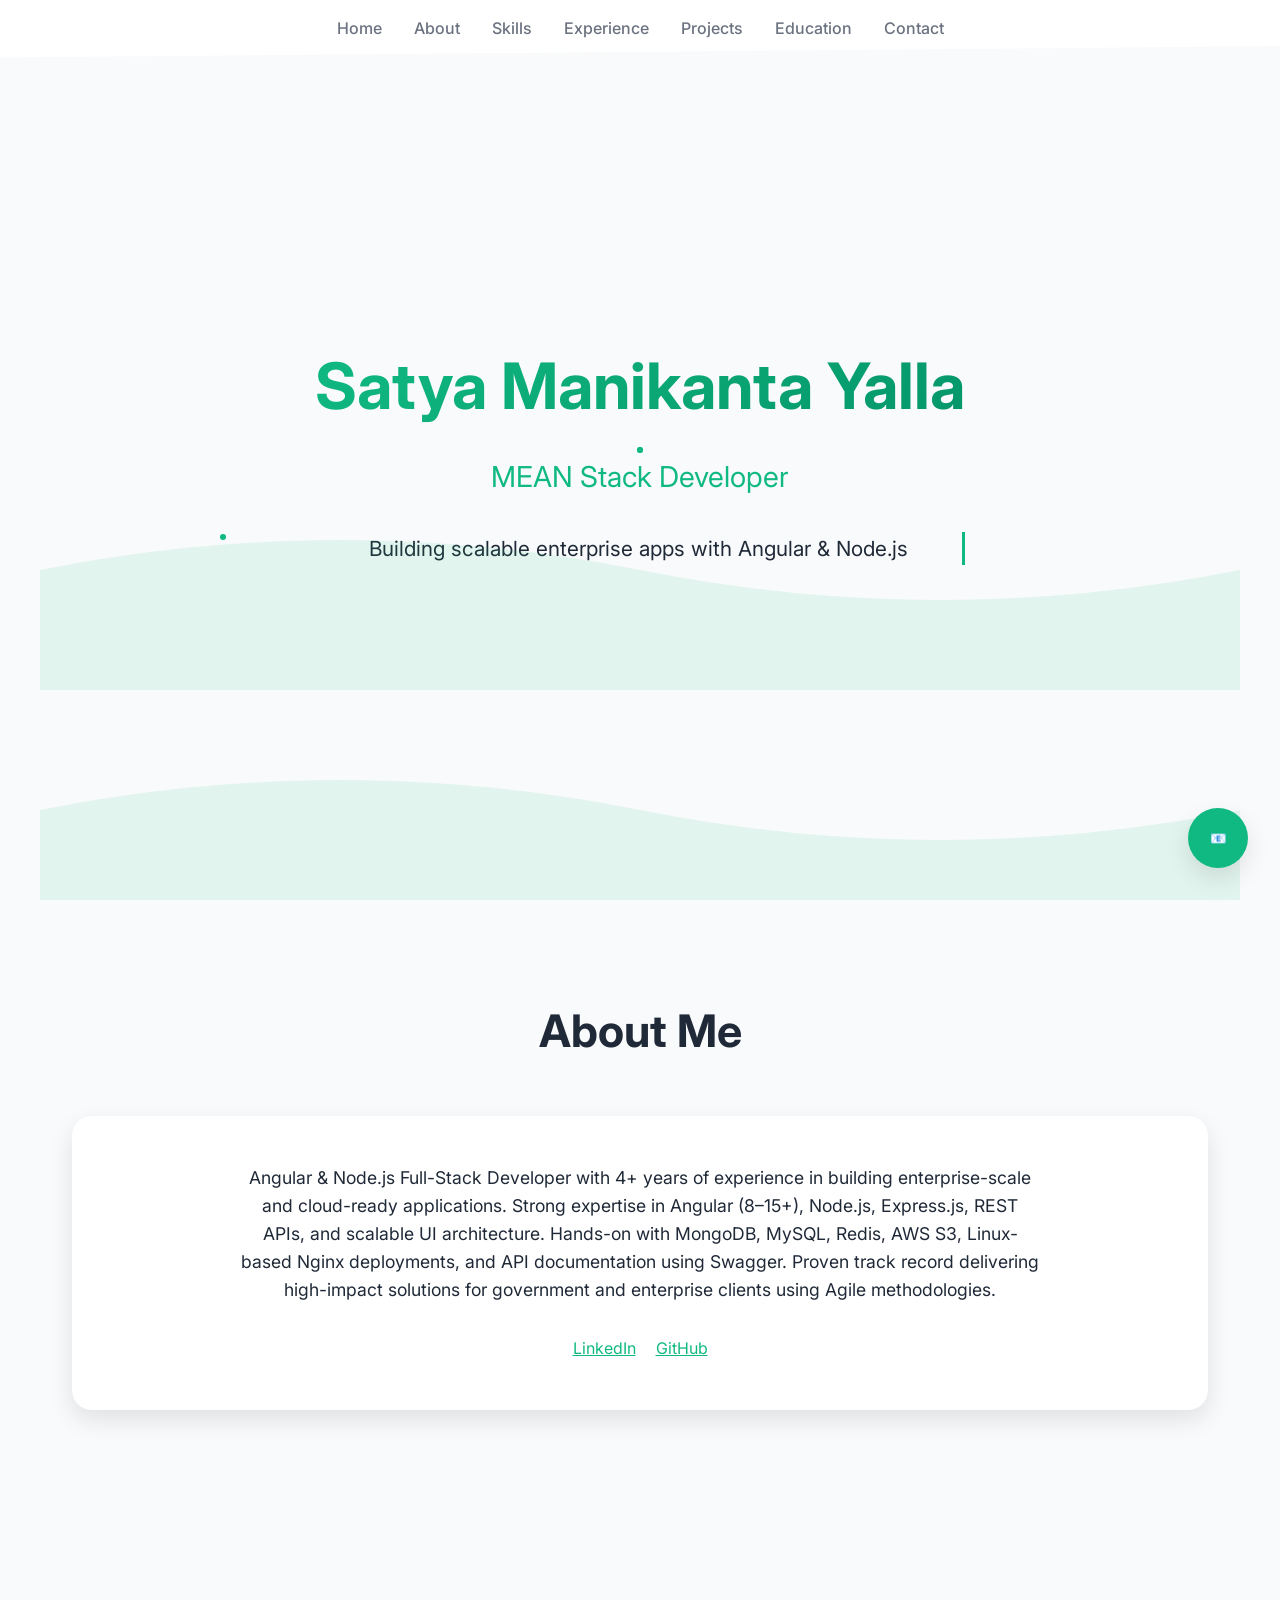
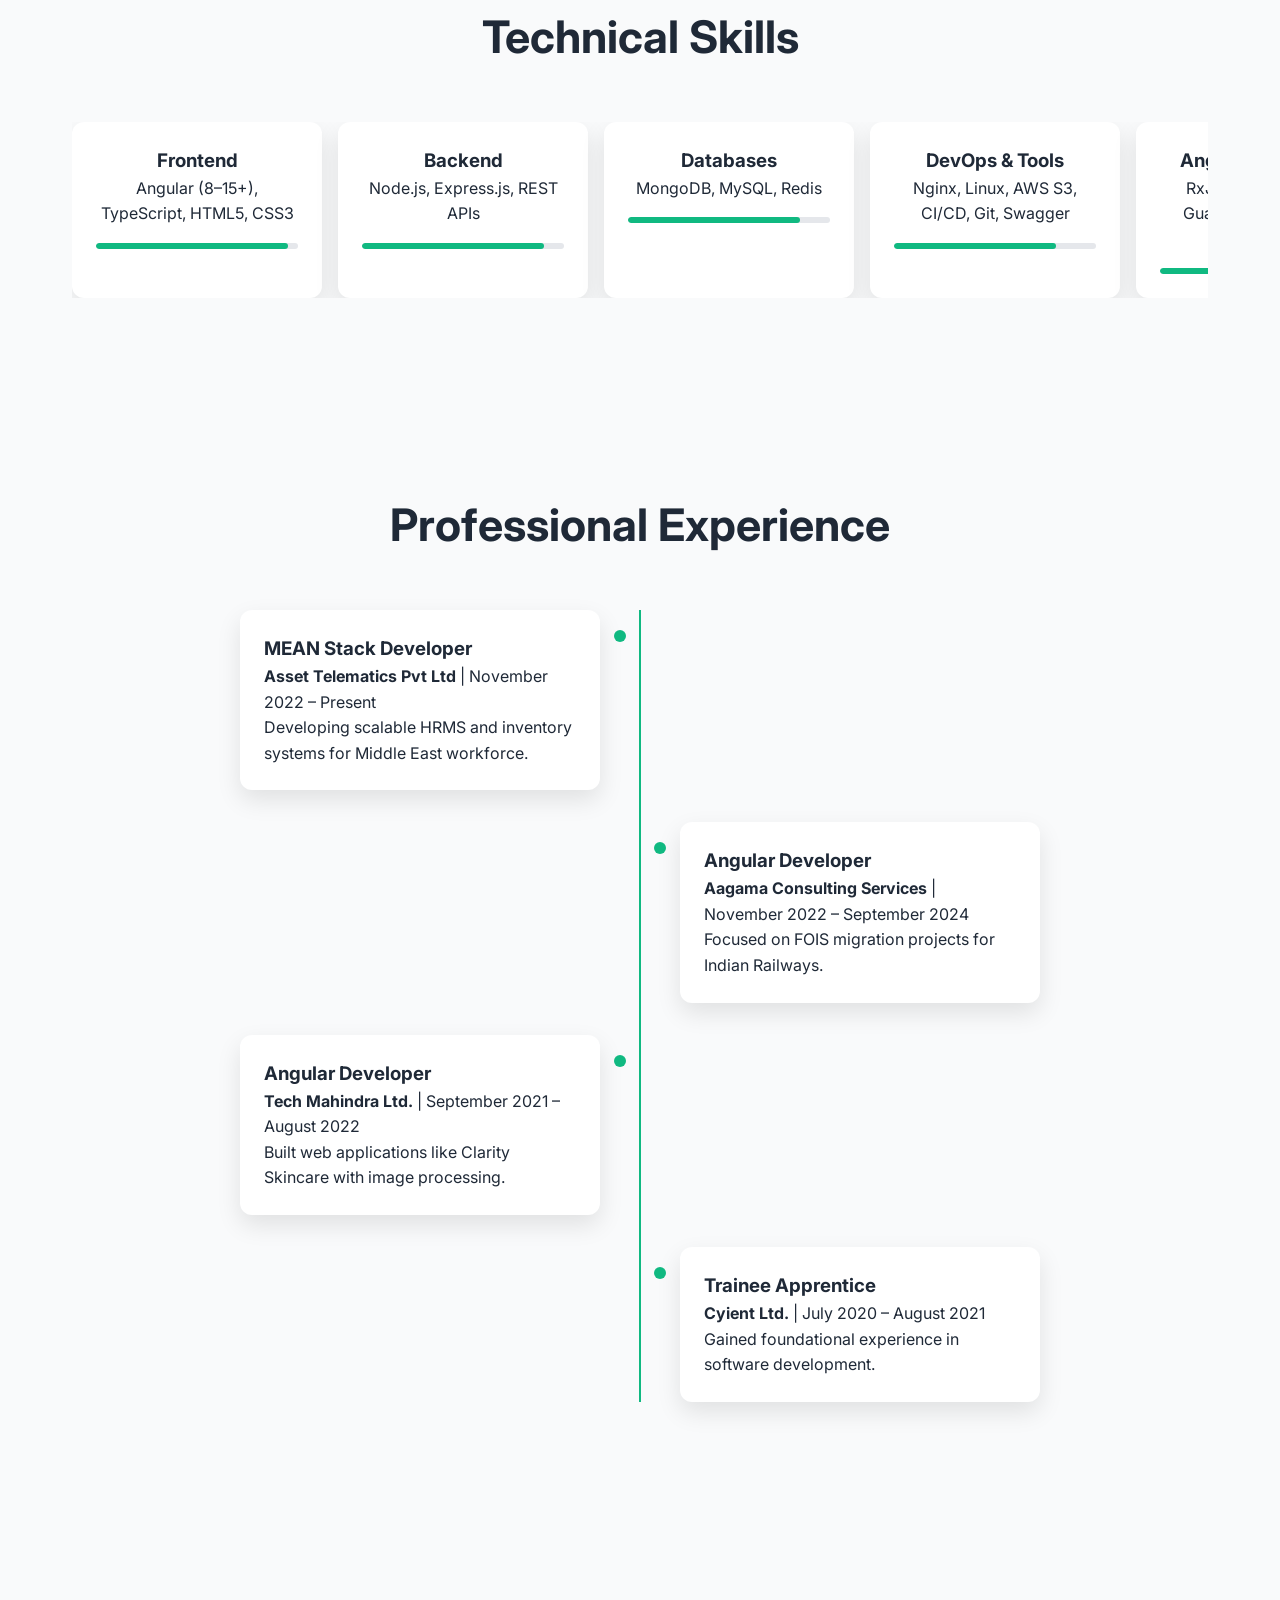
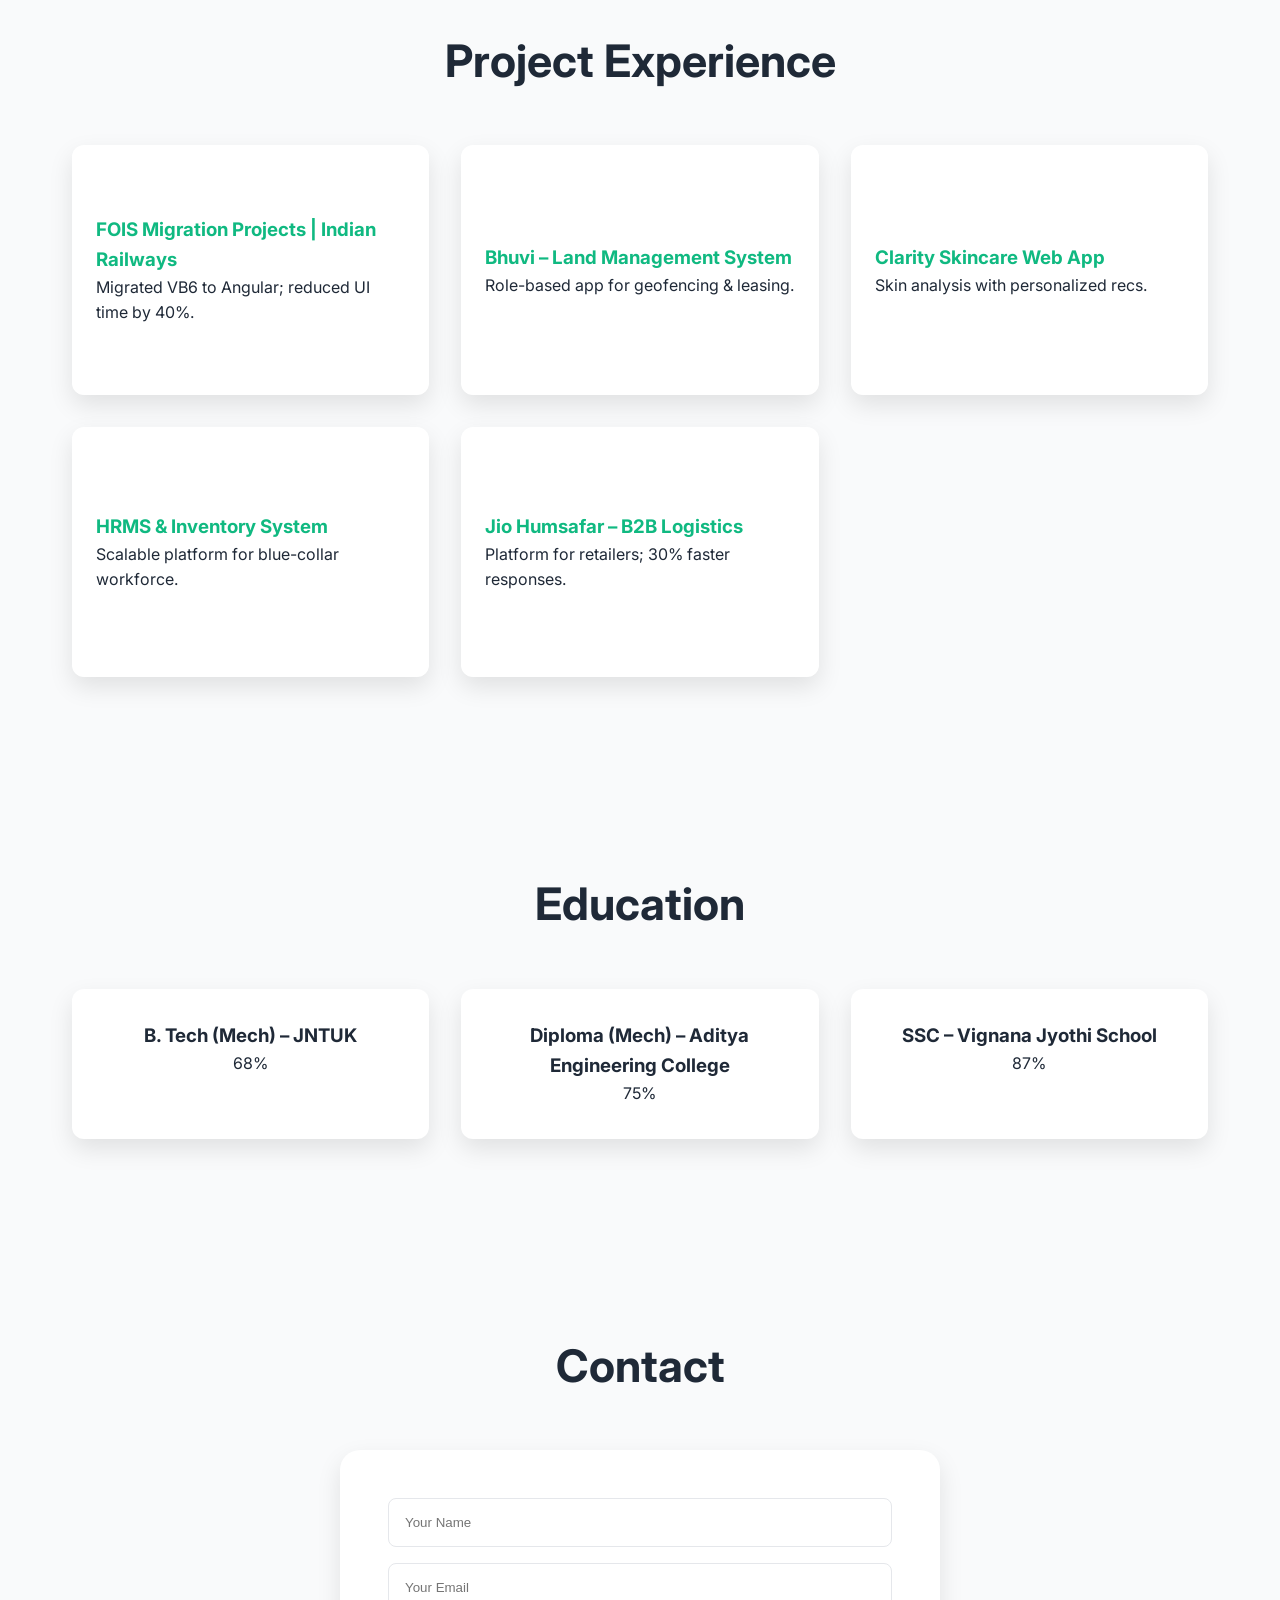
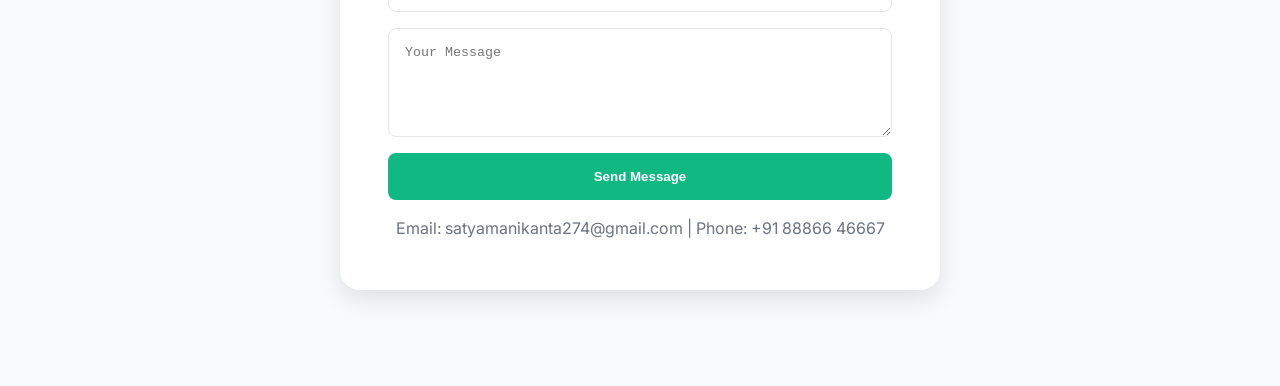
==== index.html @ 5bbbed75 "initial commit" ====
<!DOCTYPE html>
<html lang="en">
<head>
    <meta charset="UTF-8">
    <meta name="viewport" content="width=device-width, initial-scale=1.0">
    <title>Satya Manikanta Yalla - MEAN Stack Developer</title>
    <link href="https://fonts.googleapis.com/css2?family=Inter:wght@300;400;500;600;700&display=swap" rel="stylesheet">
    <style>
        :root {
            --bg-primary: #F9FAFB;
            --bg-secondary: #FFFFFF;
            --accent-green: #10B981;
            --text-primary: #1F2937;
            --text-secondary: #6B7280;
            --border: #E5E7EB;
            --shadow: 0 10px 25px rgba(0, 0, 0, 0.1);
            --glow: 0 0 15px rgba(16, 185, 129, 0.4);
        }
        * {
            margin: 0;
            padding: 0;
            box-sizing: border-box;
        }
        body {
            font-family: 'Inter', sans-serif;
            line-height: 1.6;
            color: var(--text-primary);
            background: var(--bg-primary);
            overflow-x: hidden;
        }
        /* Wavy Nav */
        nav {
            position: fixed;
            top: 0;
            width: 100%;
            background: var(--bg-secondary);
            z-index: 1000;
            padding: 1rem 0;
            box-shadow: var(--shadow);
            clip-path: polygon(0 0, 100% 0, 100% 80%, 0 100%);
        }
        nav ul {
            list-style: none;
            display: flex;
            justify-content: center;
            gap: 2rem;
        }
        nav a {
            text-decoration: none;
            color: var(--text-secondary);
            font-weight: 500;
            transition: all 0.3s ease;
            position: relative;
        }
        nav a:hover {
            color: var(--accent-green);
            text-shadow: var(--glow);
        }
        /* Hero with Waves */
        .hero {
            height: 100vh;
            display: flex;
            align-items: center;
            justify-content: center;
            text-align: center;
            position: relative;
            background: var(--bg-primary);
            overflow: hidden;
        }
        .wave-bg {
            position: absolute;
            bottom: 0;
            left: 0;
            width: 100%;
            height: 50%;
            background: url('data:image/svg+xml,<svg xmlns="http://www.w3.org/2000/svg" viewBox="0 0 1000 200"><path fill="%2310B981" opacity="0.1" d="M0 100Q250 50 500 100T1000 100V200H0z"/></svg>');
            animation: wave 10s ease-in-out infinite alternate;
        }
        @keyframes wave {
            0% { transform: translateY(0); }
            100% { transform: translateY(20px); }
        }
        .hero-content h1 {
            font-size: 4rem;
            margin-bottom: 1rem;
            background: linear-gradient(135deg, var(--accent-green), #059669);
            -webkit-background-clip: text;
            -webkit-text-fill-color: transparent;
            background-clip: text;
            animation: burst 1s ease-out;
        }
        @keyframes burst {
            0% { opacity: 0; transform: scale(0.5) rotate(180deg); }
            100% { opacity: 1; transform: scale(1) rotate(0); }
        }
        .hero-content .title {
            font-size: 1.8rem;
            margin-bottom: 2rem;
            color: var(--accent-green);
        }
        .typing-text {
            font-size: 1.3rem;
            border-right: 3px solid var(--accent-green);
            white-space: nowrap;
            overflow: hidden;
            animation: typing 3s steps(40) forwards, blink 0.75s infinite;
        }
        @keyframes typing { from { width: 0; } to { width: 100%; } }
        @keyframes blink { 0%, 50% { border-color: var(--accent-green); } 51%, 100% { border-color: transparent; } }
        /* Particles */
        .particle {
            position: absolute;
            width: 6px;
            height: 6px;
            background: var(--accent-green);
            border-radius: 50%;
            animation: float 4s ease-in-out infinite;
        }
        .particle:nth-child(1) { top: 30%; left: 20%; animation-delay: 0s; }
        .particle:nth-child(2) { top: 50%; right: 25%; animation-delay: 1s; }
        .particle:nth-child(3) { bottom: 40%; left: 15%; animation-delay: 2s; }
        @keyframes float {
            0%, 100% { transform: translateY(0); }
            50% { transform: translateY(-15px); }
        }
        /* Sections */
        section {
            padding: 6rem 2rem;
            max-width: 1200px;
            margin: 0 auto;
        }
        h2 {
            font-size: 2.8rem;
            text-align: center;
            margin-bottom: 3rem;
            color: var(--text-primary);
        }
        /* About Card */
        .about-card {
            background: var(--bg-secondary);
            border-radius: 20px;
            padding: 3rem;
            box-shadow: var(--shadow);
            transition: all 0.4s ease;
            text-align: center;
        }
        .about-card:hover { transform: translateY(-5px); box-shadow: 0 20px 40px rgba(0,0,0,0.15); }
        .about-card p { font-size: 1.1rem; max-width: 800px; margin: 0 auto 2rem; }
        /* Skills Carousel */
        .skills-carousel {
            display: flex;
            overflow: hidden;
            position: relative;
            margin-top: 2rem;
        }
        .skills-track {
            display: flex;
            animation: scroll 20s linear infinite;
        }
        .skill-item {
            min-width: 250px;
            padding: 1.5rem;
            background: var(--bg-secondary);
            margin-right: 1rem;
            border-radius: 12px;
            box-shadow: var(--shadow);
            text-align: center;
            transition: transform 0.3s ease;
        }
        .skill-item:hover { transform: scale(1.05); }
        @keyframes scroll {
            0% { transform: translateX(0); }
            100% { transform: translateX(-50%); }
        }
        .skill-bar {
            width: 100%;
            height: 6px;
            background: var(--border);
            border-radius: 3px;
            overflow: hidden;
            margin-top: 1rem;
        }
        .skill-progress {
            height: 100%;
            background: var(--accent-green);
            border-radius: 3px;
            width: 0;
            transition: width 1.5s ease;
        }
        /* Experience Timeline */
        .timeline {
            position: relative;
            max-width: 800px;
            margin: 0 auto;
        }
        .timeline::before {
            content: '';
            position: absolute;
            left: 50%;
            top: 0;
            bottom: 0;
            width: 2px;
            background: var(--accent-green);
            transform: translateX(-50%);
        }
        .timeline-item {
            position: relative;
            margin: 2rem 0;
            width: 45%;
            background: var(--bg-secondary);
            padding: 1.5rem;
            border-radius: 12px;
            box-shadow: var(--shadow);
            transition: all 0.4s ease;
        }
        .timeline-item:nth-child(odd) { left: 0; }
        .timeline-item:nth-child(even) { left: 55%; }
        .timeline-item:hover { transform: scale(1.02); box-shadow: var(--glow); }
        .timeline-item::before {
            content: '';
            position: absolute;
            top: 20px;
            right: -26px;
            width: 12px;
            height: 12px;
            background: var(--accent-green);
            border-radius: 50%;
        }
        .timeline-item:nth-child(even)::before { left: -26px; right: auto; }
        /* Projects Flip Cards */
        .projects-grid {
            display: grid;
            grid-template-columns: repeat(auto-fit, minmax(300px, 1fr));
            gap: 2rem;
            margin-top: 2rem;
        }
        .project-flip {
            perspective: 1000px;
            height: 250px;
        }
        .project-card {
            position: relative;
            width: 100%;
            height: 100%;
            transition: transform 0.6s;
            transform-style: preserve-3d;
        }
        .project-card:hover { transform: rotateY(180deg); }
        .front, .back {
            position: absolute;
            width: 100%;
            height: 100%;
            backface-visibility: hidden;
            background: var(--bg-secondary);
            border-radius: 12px;
            padding: 1.5rem;
            box-shadow: var(--shadow);
            display: flex;
            flex-direction: column;
            justify-content: center;
        }
        .back { transform: rotateY(180deg); }
        .front h3 { color: var(--accent-green); }
        /* Education Grid */
        .education-grid {
            display: grid;
            grid-template-columns: repeat(auto-fit, minmax(250px, 1fr));
            gap: 2rem;
            margin-top: 2rem;
        }
        .edu-item {
            background: var(--bg-secondary);
            padding: 2rem;
            border-radius: 12px;
            text-align: center;
            box-shadow: var(--shadow);
            transition: all 0.3s ease;
        }
        .edu-item:hover { transform: translateY(-5px); box-shadow: var(--glow); }
        /* Contact & Floating CTA */
        .contact {
            background: var(--bg-secondary);
            border-radius: 20px;
            padding: 3rem;
            max-width: 600px;
            margin: 0 auto;
            box-shadow: var(--shadow);
        }
        .contact form { display: flex; flex-direction: column; gap: 1rem; }
        .contact input, .contact textarea {
            padding: 1rem;
            border: 1px solid var(--border);
            border-radius: 8px;
            transition: border-color 0.3s ease;
        }
        .contact input:focus, .contact textarea:focus { border-color: var(--accent-green); outline: none; box-shadow: var(--glow); }
        .contact button {
            padding: 1rem;
            background: var(--accent-green);
            color: white;
            border: none;
            border-radius: 8px;
            font-weight: 600;
            cursor: pointer;
            transition: all 0.3s ease;
        }
        .contact button:hover { box-shadow: var(--glow); transform: scale(1.02); }
        .floating-cta {
            position: fixed;
            bottom: 2rem;
            right: 2rem;
            background: var(--accent-green);
            color: white;
            border: none;
            width: 60px;
            height: 60px;
            border-radius: 50%;
            cursor: pointer;
            box-shadow: var(--shadow);
            transition: all 0.3s ease;
            z-index: 999;
        }
        .floating-cta:hover { transform: scale(1.1); box-shadow: var(--glow); }
        /* Responsive */
        @media (max-width: 768px) {
            .hero h1 { font-size: 3rem; }
            .timeline::before { left: 20px; }
            .timeline-item { width: 100%; left: 0 !important; }
            .timeline-item::before { left: 0 !important; right: auto; }
            nav ul { gap: 1rem; }
        }
    </style>
</head>
<body>
    <nav>
        <ul>
            <li><a href="#home">Home</a></li>
            <li><a href="#about">About</a></li>
            <li><a href="#skills">Skills</a></li>
            <li><a href="#experience">Experience</a></li>
            <li><a href="#projects">Projects</a></li>
            <li><a href="#education">Education</a></li>
            <li><a href="#contact">Contact</a></li>
        </ul>
    </nav>

    <section id="home" class="hero">
        <div class="wave-bg"></div>
        <div class="hero-content">
            <h1>Satya Manikanta Yalla</h1>
            <div class="title">MEAN Stack Developer</div>
            <div class="typing-text">Building scalable enterprise apps with Angular & Node.js</div>
        </div>
        <div class="particle"></div>
        <div class="particle"></div>
        <div class="particle"></div>
    </section>

    <section id="about">
        <h2>About Me</h2>
        <div class="about-card">
            <p>Angular & Node.js Full-Stack Developer with 4+ years of experience in building enterprise-scale and cloud-ready applications. Strong expertise in Angular (8–15+), Node.js, Express.js, REST APIs, and scalable UI architecture. Hands-on with MongoDB, MySQL, Redis, AWS S3, Linux-based Nginx deployments, and API documentation using Swagger. Proven track record delivering high-impact solutions for government and enterprise clients using Agile methodologies.</p>
            <div style="text-align: center; margin-top: 2rem;">
                <a href="https://www.linkedin.com/in/ysmani0427" target="_blank" style="margin-right: 1rem; color: var(--accent-green);">LinkedIn</a>
                <a href="https://github.com/Satya0427" target="_blank" style="color: var(--accent-green);">GitHub</a>
            </div>
        </div>
    </section>

    <section id="skills">
        <h2>Technical Skills</h2>
        <div class="skills-carousel">
            <div class="skills-track" id="skillsTrack">
                <div class="skill-item">
                    <h3>Frontend</h3>
                    <div>Angular (8–15+), TypeScript, HTML5, CSS3</div>
                    <div class="skill-bar"><div class="skill-progress" style="width: 95%;"></div></div>
                </div>
                <div class="skill-item">
                    <h3>Backend</h3>
                    <div>Node.js, Express.js, REST APIs</div>
                    <div class="skill-bar"><div class="skill-progress" style="width: 90%;"></div></div>
                </div>
                <div class="skill-item">
                    <h3>Databases</h3>
                    <div>MongoDB, MySQL, Redis</div>
                    <div class="skill-bar"><div class="skill-progress" style="width: 85%;"></div></div>
                </div>
                <div class="skill-item">
                    <h3>DevOps & Tools</h3>
                    <div>Nginx, Linux, AWS S3, CI/CD, Git, Swagger</div>
                    <div class="skill-bar"><div class="skill-progress" style="width: 80%;"></div></div>
                </div>
                <div class="skill-item">
                    <h3>Angular Concepts</h3>
                    <div>RxJS, Lazy Loading, Guards, Interceptors, Signals</div>
                    <div class="skill-bar"><div class="skill-progress" style="width: 92%;"></div></div>
                </div>
                <!-- Duplicate for infinite scroll -->
                <div class="skill-item">
                    <h3>Frontend</h3>
                    <div>Angular (8–15+), TypeScript, HTML5, CSS3</div>
                    <div class="skill-bar"><div class="skill-progress" style="width: 95%;"></div></div>
                </div>
                <div class="skill-item">
                    <h3>Backend</h3>
                    <div>Node.js, Express.js, REST APIs</div>
                    <div class="skill-bar"><div class="skill-progress" style="width: 90%;"></div></div>
                </div>
                <div class="skill-item">
                    <h3>Databases</h3>
                    <div>MongoDB, MySQL, Redis</div>
                    <div class="skill-bar"><div class="skill-progress" style="width: 85%;"></div></div>
                </div>
                <div class="skill-item">
                    <h3>DevOps & Tools</h3>
                    <div>Nginx, Linux, AWS S3, CI/CD, Git, Swagger</div>
                    <div class="skill-bar"><div class="skill-progress" style="width: 80%;"></div></div>
                </div>
                <div class="skill-item">
                    <h3>Angular Concepts</h3>
                    <div>RxJS, Lazy Loading, Guards, Interceptors, Signals</div>
                    <div class="skill-bar"><div class="skill-progress" style="width: 92%;"></div></div>
                </div>
            </div>
        </div>
    </section>

    <section id="experience">
        <h2>Professional Experience</h2>
        <div class="timeline">
            <div class="timeline-item">
                <h3>MEAN Stack Developer</h3>
                <p><strong>Asset Telematics Pvt Ltd</strong> | November 2022 – Present</p>
                <p>Developing scalable HRMS and inventory systems for Middle East workforce.</p>
            </div>
            <div class="timeline-item">
                <h3>Angular Developer</h3>
                <p><strong>Aagama Consulting Services</strong> | November 2022 – September 2024</p>
                <p>Focused on FOIS migration projects for Indian Railways.</p>
            </div>
            <div class="timeline-item">
                <h3>Angular Developer</h3>
                <p><strong>Tech Mahindra Ltd.</strong> | September 2021 – August 2022</p>
                <p>Built web applications like Clarity Skincare with image processing.</p>
            </div>
            <div class="timeline-item">
                <h3>Trainee Apprentice</h3>
                <p><strong>Cyient Ltd.</strong> | July 2020 – August 2021</p>
                <p>Gained foundational experience in software development.</p>
            </div>
        </div>
    </section>

    <section id="projects">
        <h2>Project Experience</h2>
        <div class="projects-grid">
            <div class="project-flip">
                <div class="project-card">
                    <div class="front">
                        <h3>FOIS Migration Projects | Indian Railways</h3>
                        <p>Migrated VB6 to Angular; reduced UI time by 40%.</p>
                    </div>
                    <div class="back">
                        <p>Technologies: Angular 15, Node.js, REST APIs<br>Integrated Tuxedo SALT; CI/CD in WebLogic.</p>
                    </div>
                </div>
            </div>
            <div class="project-flip">
                <div class="project-card">
                    <div class="front">
                        <h3>Bhuvi – Land Management System</h3>
                        <p>Role-based app for geofencing & leasing.</p>
                    </div>
                    <div class="back">
                        <p>Technologies: Angular 15, C# Web API, SQL Server<br>Secure workflows for remote users.</p>
                    </div>
                </div>
            </div>
            <div class="project-flip">
                <div class="project-card">
                    <div class="front">
                        <h3>Clarity Skincare Web App</h3>
                        <p>Skin analysis with personalized recs.</p>
                    </div>
                    <div class="back">
                        <p>Technologies: Angular 8, C# Web API, SQL Server<br>Image processing for accurate UI.</p>
                    </div>
                </div>
            </div>
            <div class="project-flip">
                <div class="project-card">
                    <div class="front">
                        <h3>HRMS & Inventory System</h3>
                        <p>Scalable platform for blue-collar workforce.</p>
                    </div>
                    <div class="back">
                        <p>Technologies: Angular, Node.js, MySQL, Redis, AWS S3<br>AI OCR integration.</p>
                    </div>
                </div>
            </div>
            <div class="project-flip">
                <div class="project-card">
                    <div class="front">
                        <h3>Jio Humsafar – B2B Logistics</h3>
                        <p>Platform for retailers; 30% faster responses.</p>
                    </div>
                    <div class="back">
                        <p>Technologies: Angular, Node.js, MongoDB, Kafka, MQTT<br>Optimized schemas in Agile.</p>
                    </div>
                </div>
            </div>
        </div>
    </section>

    <section id="education">
        <h2>Education</h2>
        <div class="education-grid">
            <div class="edu-item">
                <h3>B. Tech (Mech) – JNTUK</h3>
                <p>68%</p>
            </div>
            <div class="edu-item">
                <h3>Diploma (Mech) – Aditya Engineering College</h3>
                <p>75%</p>
            </div>
            <div class="edu-item">
                <h3>SSC – Vignana Jyothi School</h3>
                <p>87%</p>
            </div>
        </div>
    </section>

    <section id="contact">
        <h2>Contact</h2>
        <div class="contact">
            <form id="contactForm">
                <input type="text" placeholder="Your Name" required>
                <input type="email" placeholder="Your Email" required>
                <textarea rows="5" placeholder="Your Message" required></textarea>
                <button type="submit">Send Message</button>
            </form>
            <p style="text-align: center; margin-top: 1rem; color: var(--text-secondary);">Email: satyamanikanta274@gmail.com | Phone: +91 88866 46667</p>
        </div>
    </section>

    <button class="floating-cta" onclick="document.getElementById('contact').scrollIntoView({behavior: 'smooth'})">📧</button>

    <script>
        // Smooth scroll
        document.querySelectorAll('a[href^="#"]').forEach(a => {
            a.addEventListener('click', e => {
                e.preventDefault();
                document.querySelector(a.getAttribute('href')).scrollIntoView({ behavior: 'smooth' });
            });
        });

        // Skill progress on view
        const observer = new IntersectionObserver(entries => {
            entries.forEach(entry => {
                if (entry.isIntersecting) {
                    document.querySelectorAll('.skill-progress').forEach(bar => {
                        bar.style.width = bar.style.width;
                    });
                }
            });
        });
        observer.observe(document.getElementById('skills'));

        // Infinite carousel pause on hover
        const track = document.getElementById('skillsTrack');
        track.addEventListener('mouseenter', () => track.style.animationPlayState = 'paused');
        track.addEventListener('mouseleave', () => track.style.animationPlayState = 'running');

        // Form
        document.getElementById('contactForm').addEventListener('submit', e => {
            e.preventDefault();
            alert('Message sent! (Hook to backend for emails)');
            e.target.reset();
        });

        // Parallax wave
        window.addEventListener('scroll', () => {
            const scrolled = window.pageYOffset;
            document.querySelector('.wave-bg').style.transform = `translateY(${scrolled * 0.2}px)`;
        });
    </script>
</body>
</html>
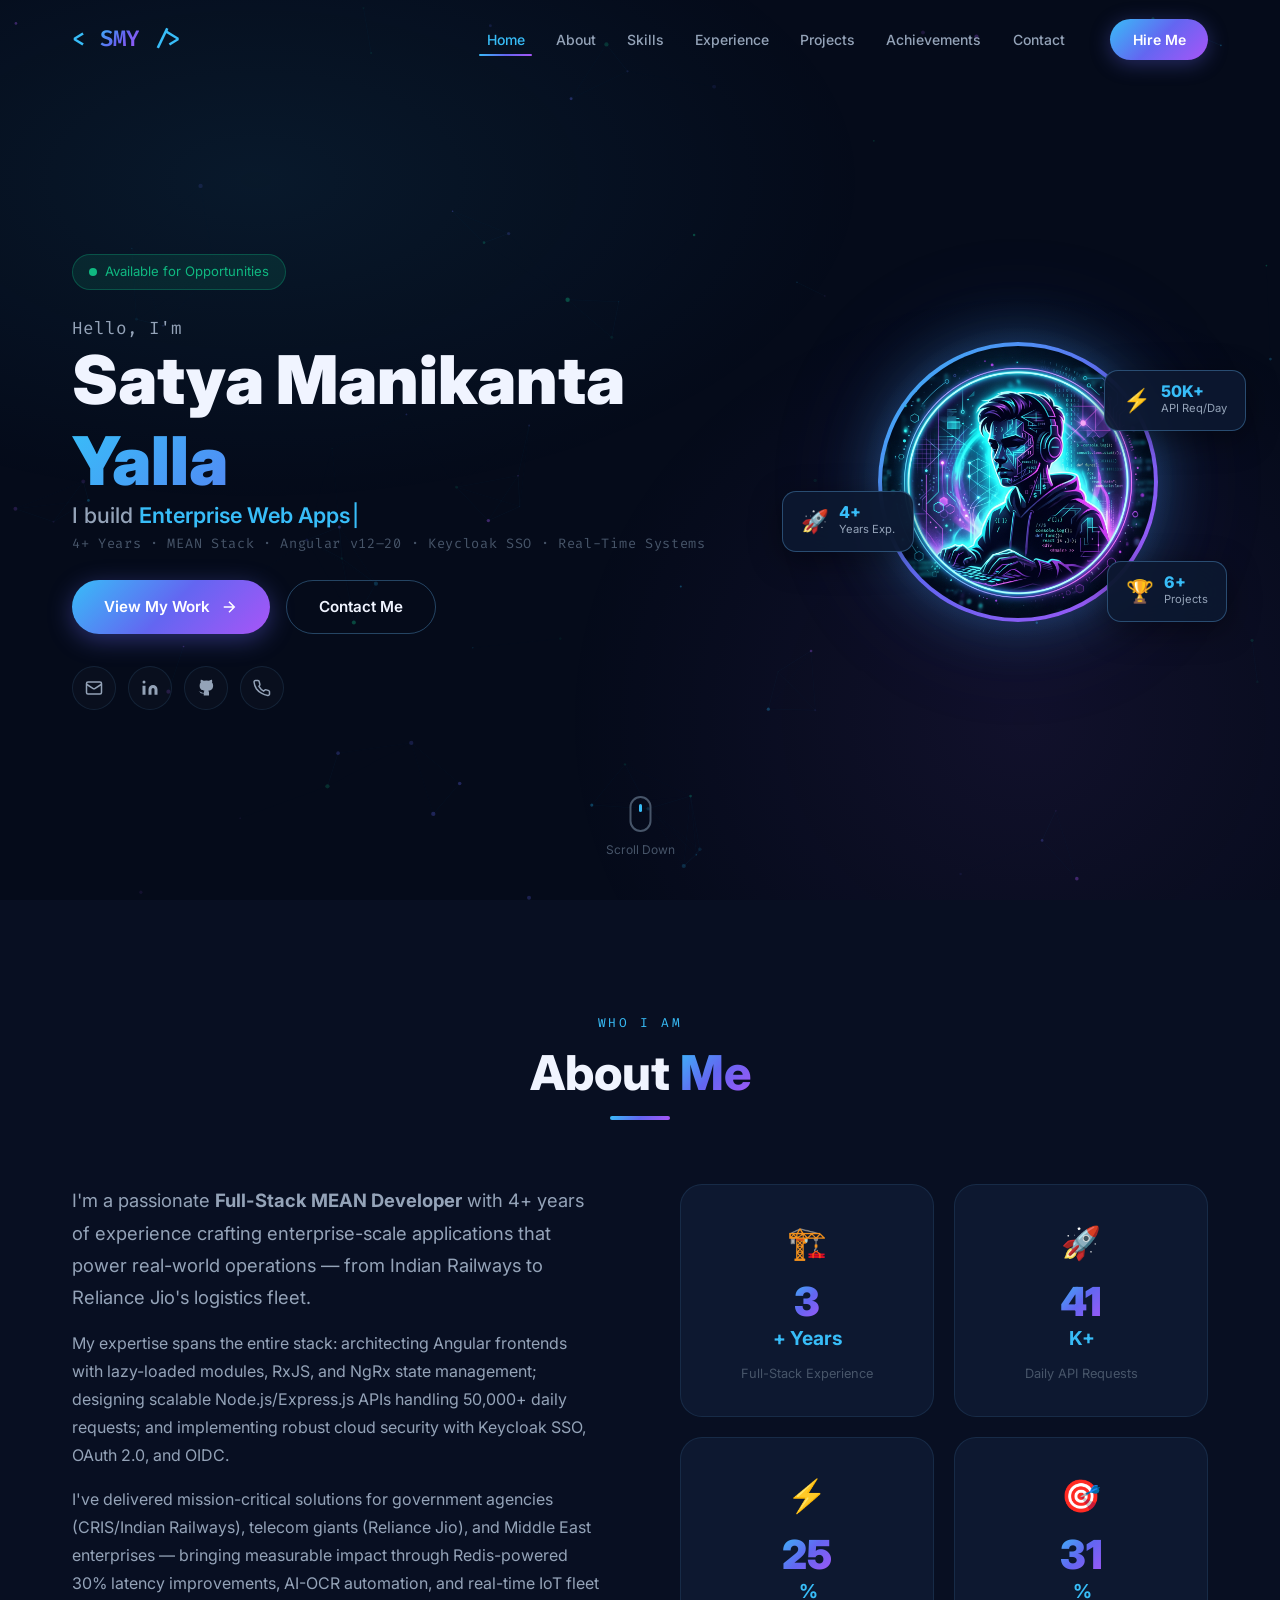
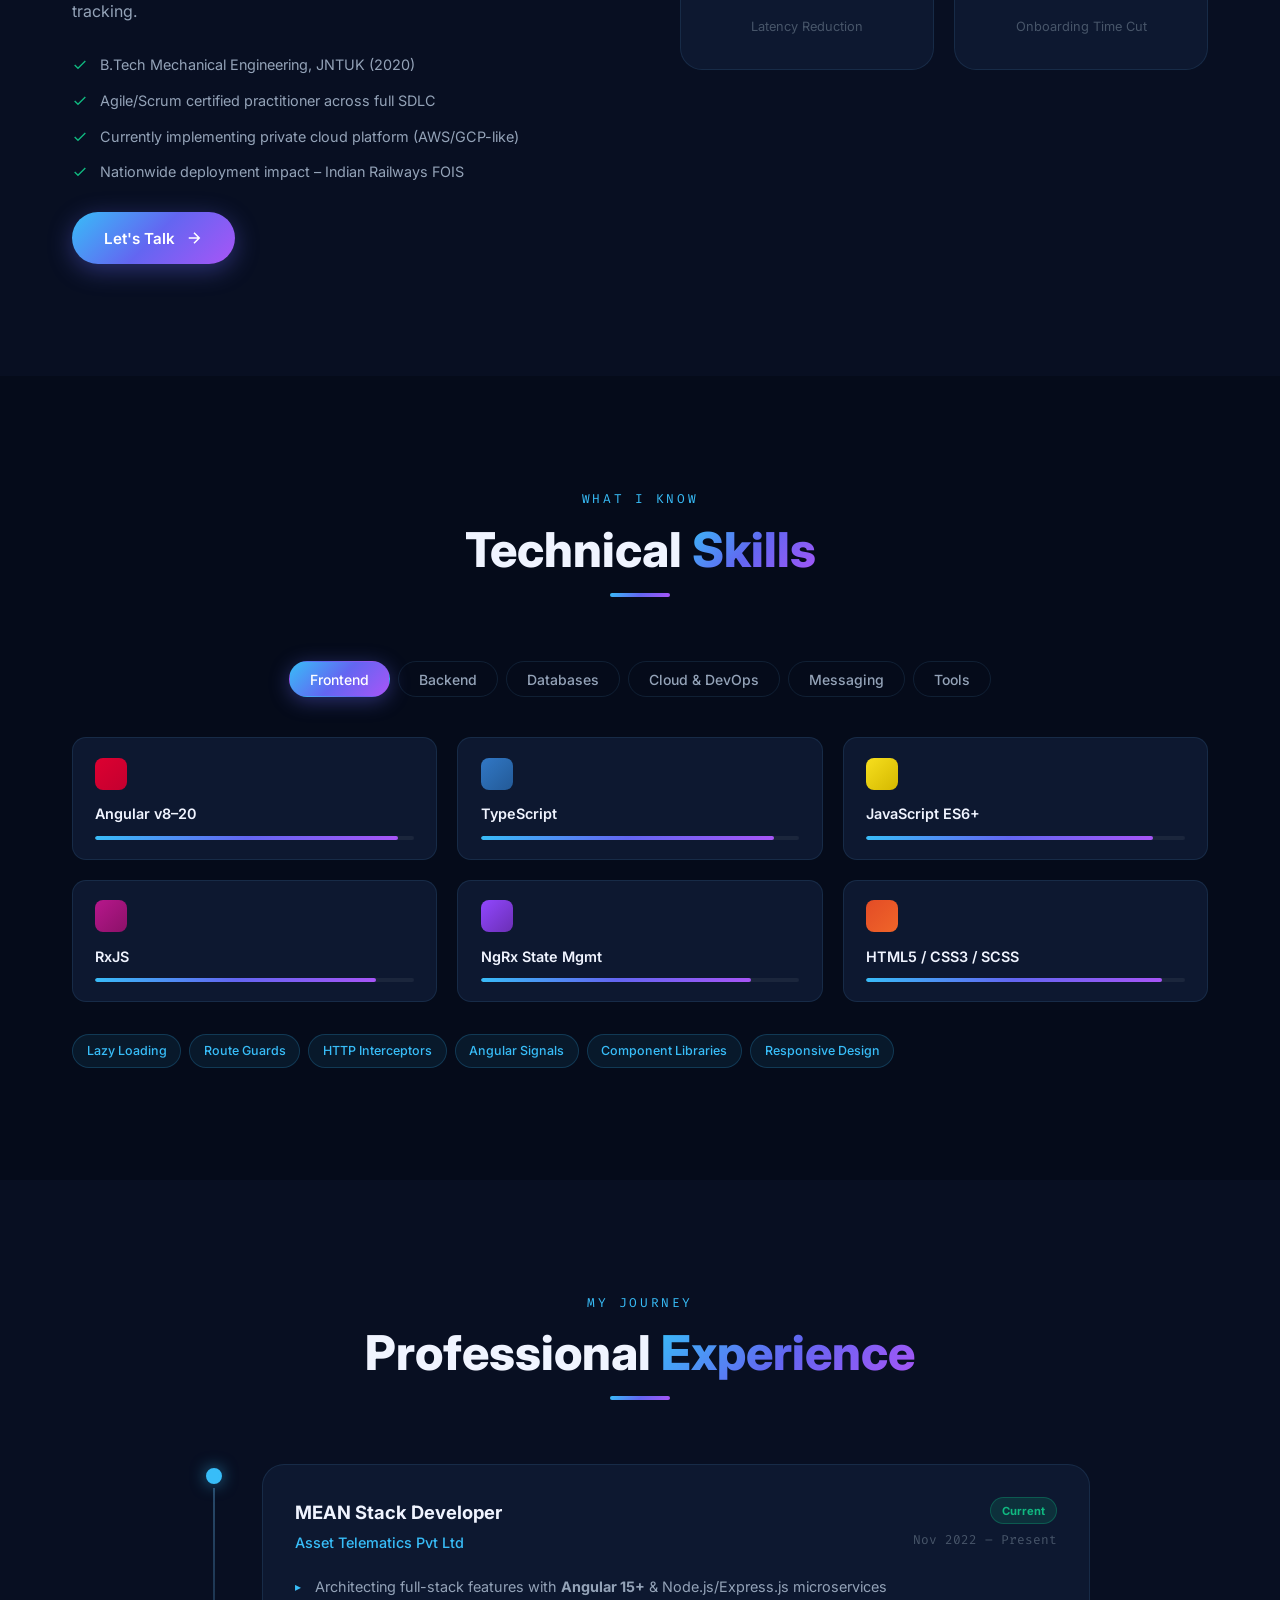
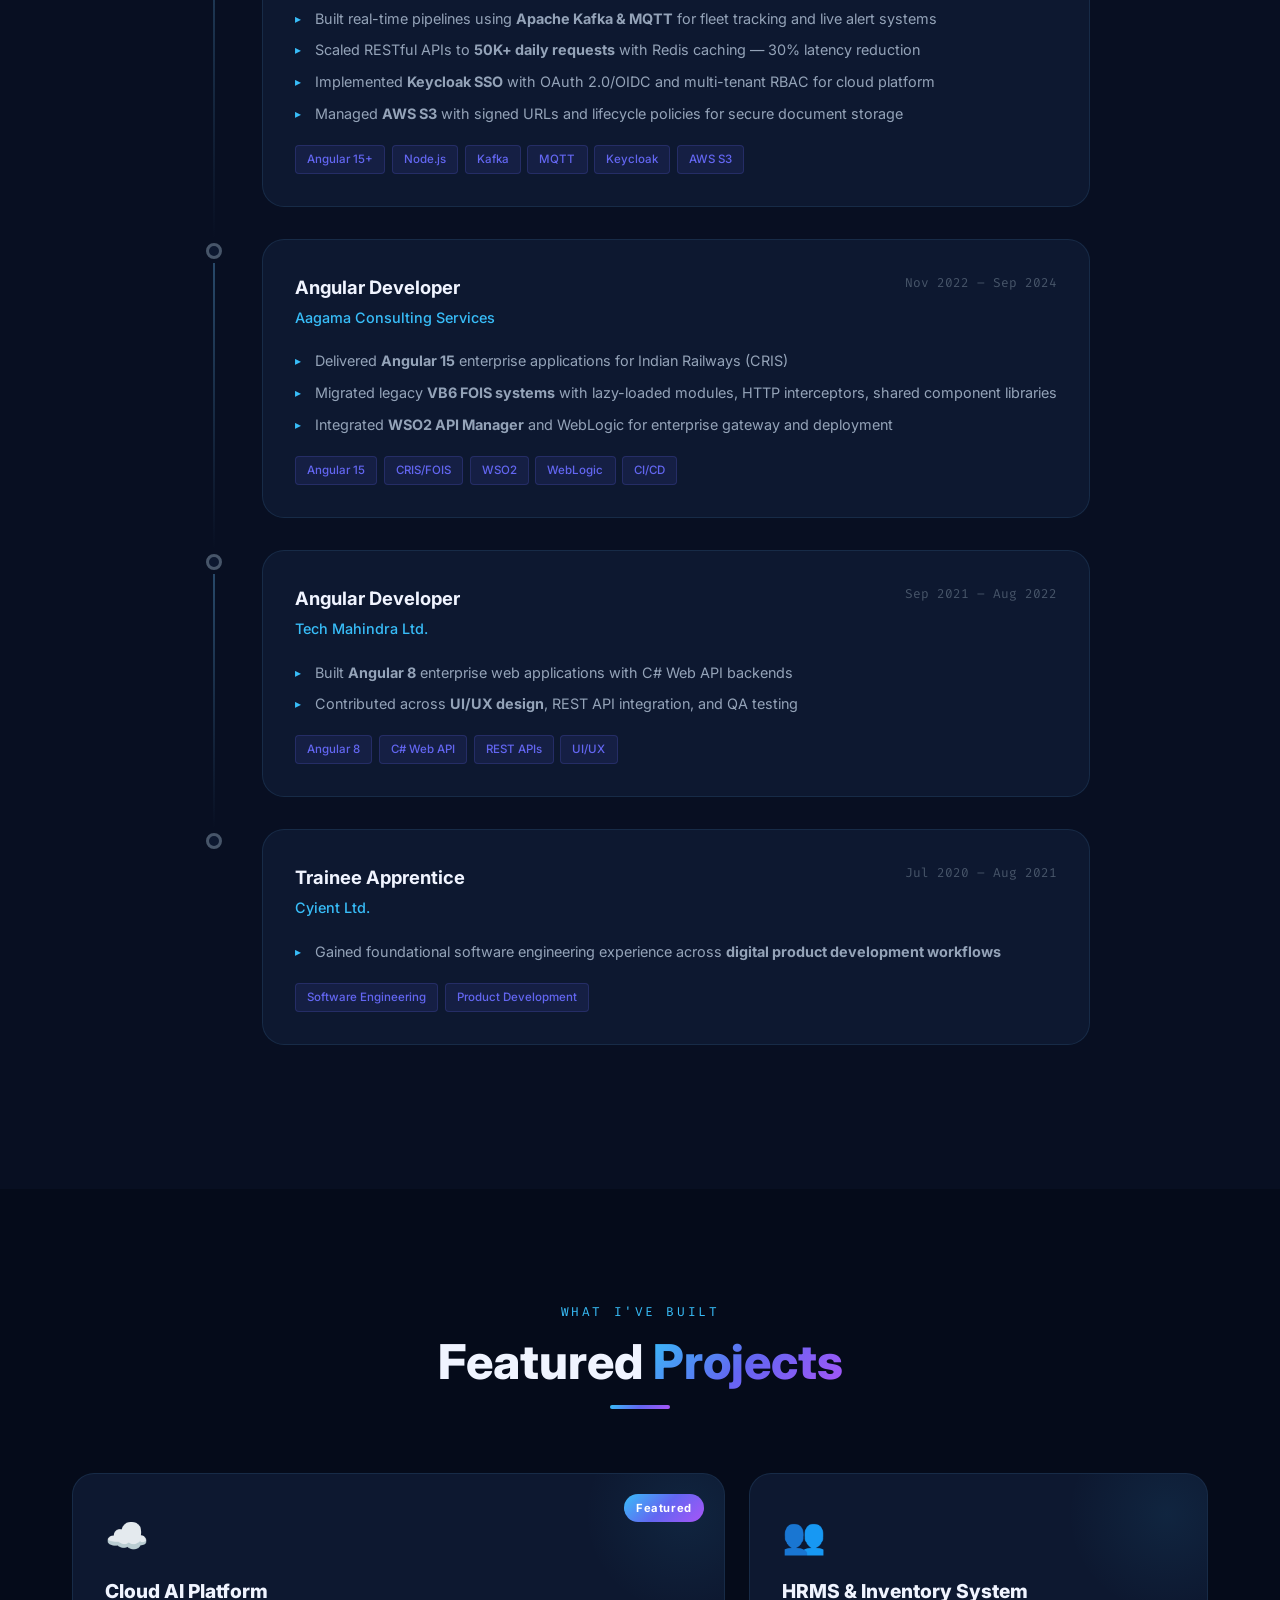
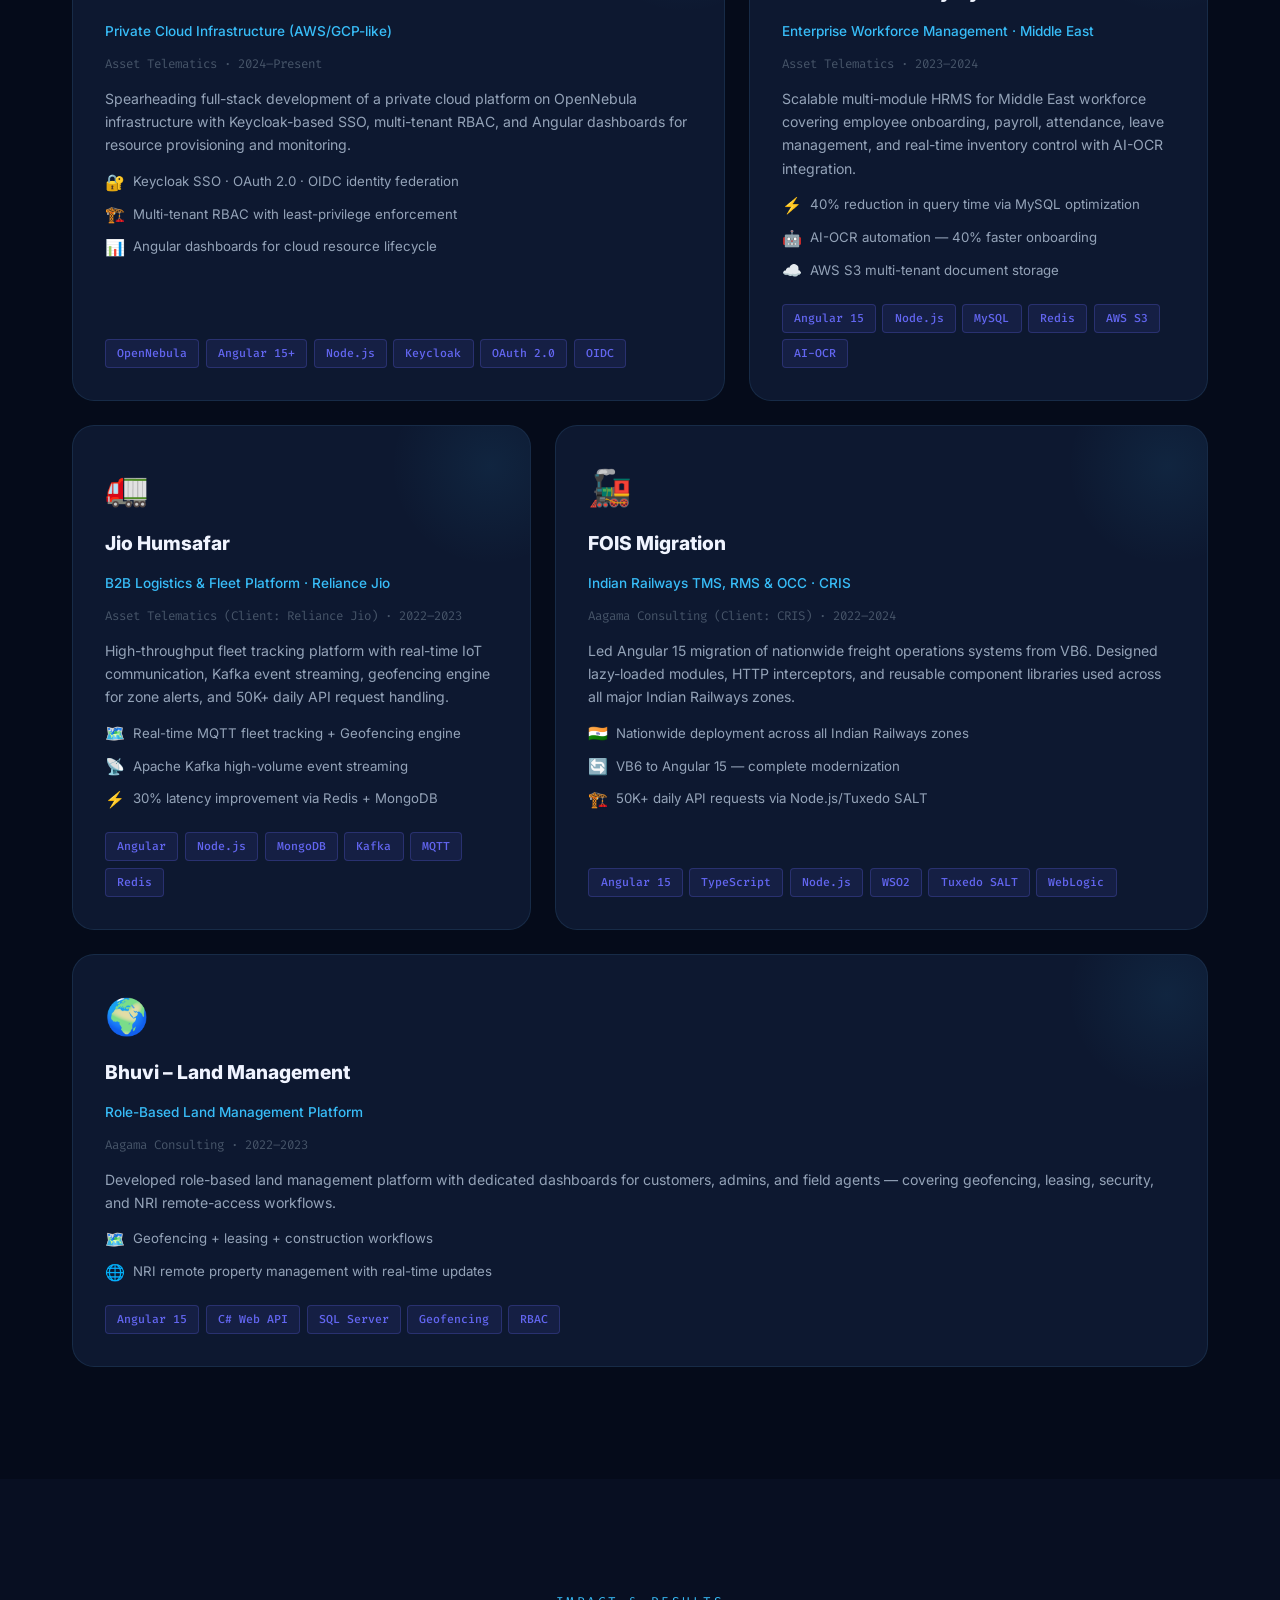
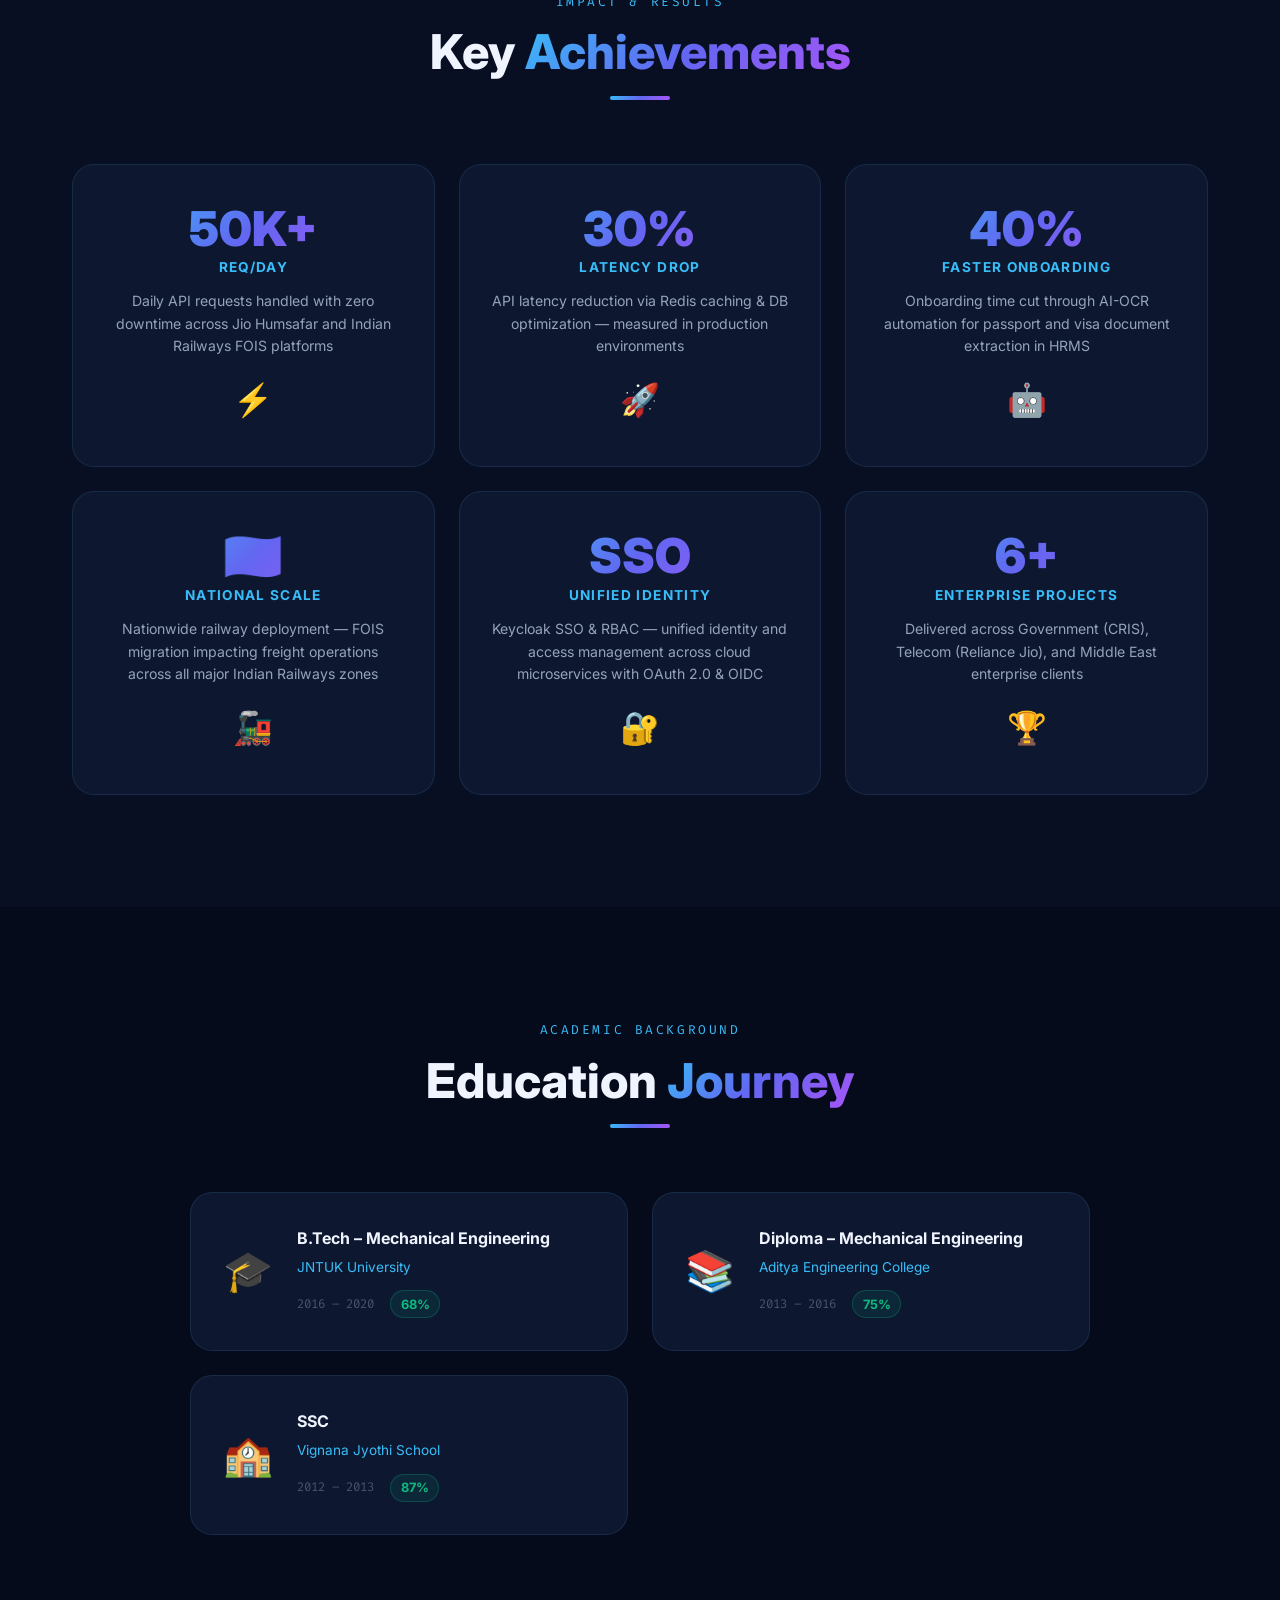
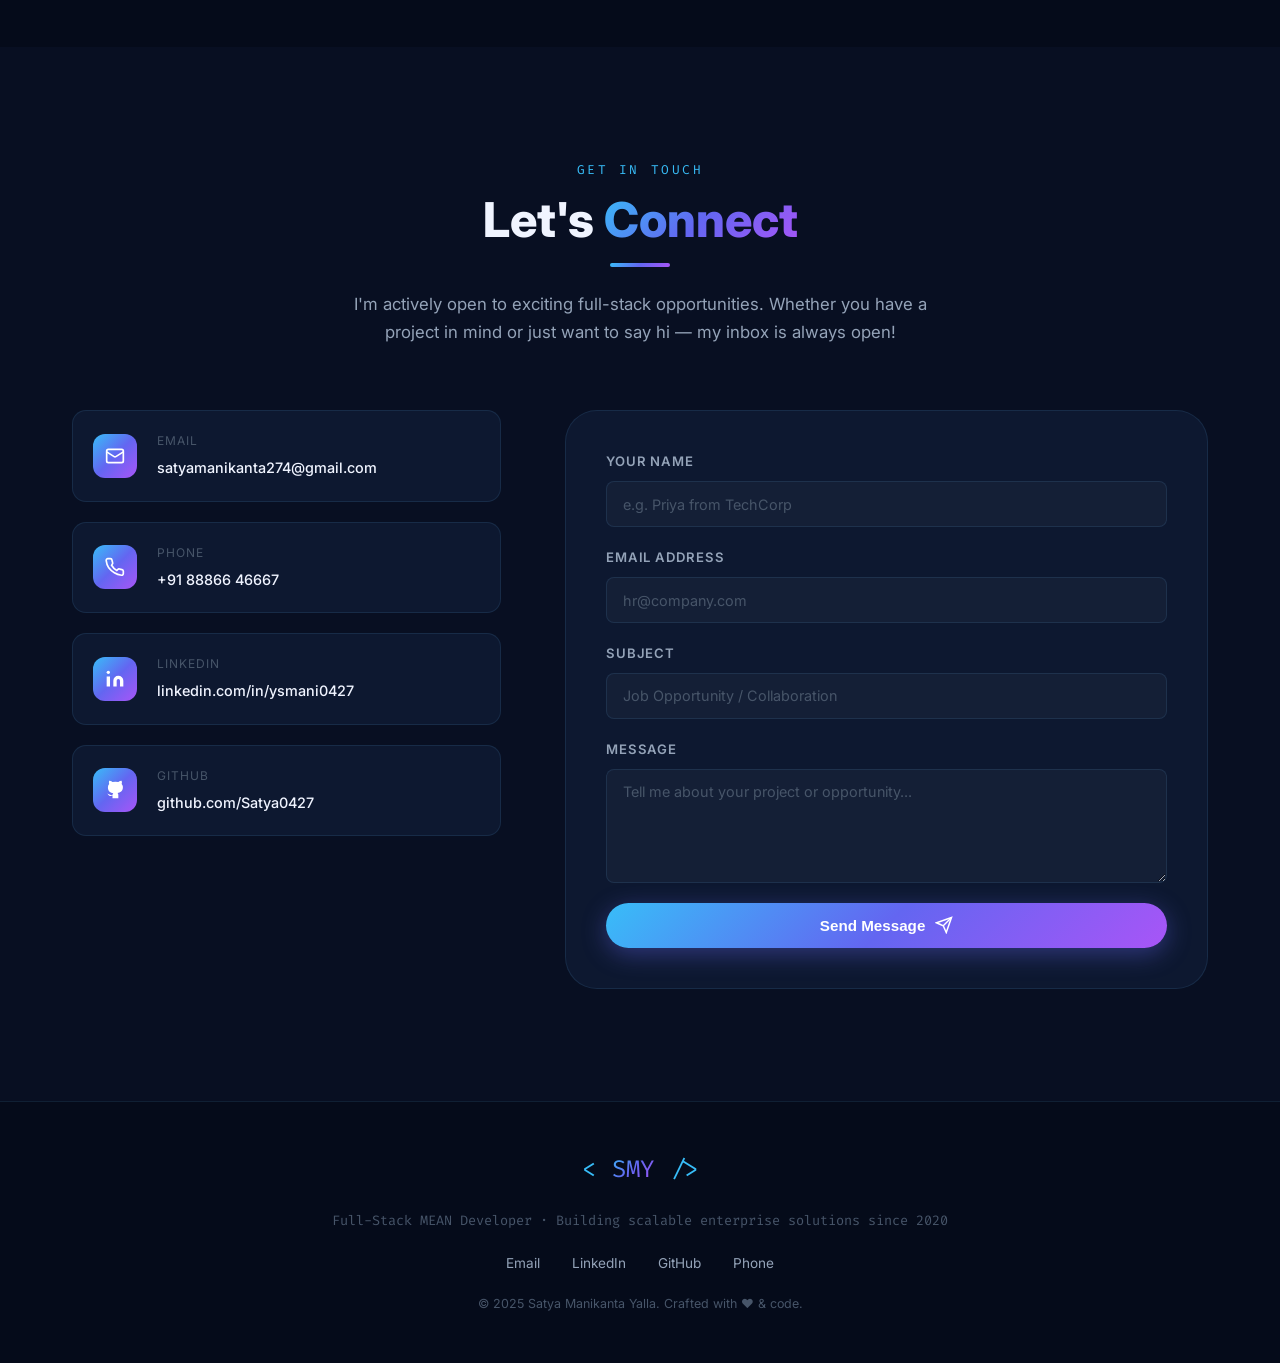
==== commit bd09d4d1: "changes" ====
--- a/index.html
+++ b/index.html
@@ -1,589 +1,738 @@
 <!DOCTYPE html>
 <html lang="en">
 <head>
-    <meta charset="UTF-8">
-    <meta name="viewport" content="width=device-width, initial-scale=1.0">
-    <title>Satya Manikanta Yalla - MEAN Stack Developer</title>
-    <link href="https://fonts.googleapis.com/css2?family=Inter:wght@300;400;500;600;700&display=swap" rel="stylesheet">
-    <style>
-        :root {
-            --bg-primary: #F9FAFB;
-            --bg-secondary: #FFFFFF;
-            --accent-green: #10B981;
-            --text-primary: #1F2937;
-            --text-secondary: #6B7280;
-            --border: #E5E7EB;
-            --shadow: 0 10px 25px rgba(0, 0, 0, 0.1);
-            --glow: 0 0 15px rgba(16, 185, 129, 0.4);
-        }
-        * {
-            margin: 0;
-            padding: 0;
-            box-sizing: border-box;
-        }
-        body {
-            font-family: 'Inter', sans-serif;
-            line-height: 1.6;
-            color: var(--text-primary);
-            background: var(--bg-primary);
-            overflow-x: hidden;
-        }
-        /* Wavy Nav */
-        nav {
-            position: fixed;
-            top: 0;
-            width: 100%;
-            background: var(--bg-secondary);
-            z-index: 1000;
-            padding: 1rem 0;
-            box-shadow: var(--shadow);
-            clip-path: polygon(0 0, 100% 0, 100% 80%, 0 100%);
-        }
-        nav ul {
-            list-style: none;
-            display: flex;
-            justify-content: center;
-            gap: 2rem;
-        }
-        nav a {
-            text-decoration: none;
-            color: var(--text-secondary);
-            font-weight: 500;
-            transition: all 0.3s ease;
-            position: relative;
-        }
-        nav a:hover {
-            color: var(--accent-green);
-            text-shadow: var(--glow);
-        }
-        /* Hero with Waves */
-        .hero {
-            height: 100vh;
-            display: flex;
-            align-items: center;
-            justify-content: center;
-            text-align: center;
-            position: relative;
-            background: var(--bg-primary);
-            overflow: hidden;
-        }
-        .wave-bg {
-            position: absolute;
-            bottom: 0;
-            left: 0;
-            width: 100%;
-            height: 50%;
-            background: url('data:image/svg+xml,<svg xmlns="http://www.w3.org/2000/svg" viewBox="0 0 1000 200"><path fill="%2310B981" opacity="0.1" d="M0 100Q250 50 500 100T1000 100V200H0z"/></svg>');
-            animation: wave 10s ease-in-out infinite alternate;
-        }
-        @keyframes wave {
-            0% { transform: translateY(0); }
-            100% { transform: translateY(20px); }
-        }
-        .hero-content h1 {
-            font-size: 4rem;
-            margin-bottom: 1rem;
-            background: linear-gradient(135deg, var(--accent-green), #059669);
-            -webkit-background-clip: text;
-            -webkit-text-fill-color: transparent;
-            background-clip: text;
-            animation: burst 1s ease-out;
-        }
-        @keyframes burst {
-            0% { opacity: 0; transform: scale(0.5) rotate(180deg); }
-            100% { opacity: 1; transform: scale(1) rotate(0); }
-        }
-        .hero-content .title {
-            font-size: 1.8rem;
-            margin-bottom: 2rem;
-            color: var(--accent-green);
-        }
-        .typing-text {
-            font-size: 1.3rem;
-            border-right: 3px solid var(--accent-green);
-            white-space: nowrap;
-            overflow: hidden;
-            animation: typing 3s steps(40) forwards, blink 0.75s infinite;
-        }
-        @keyframes typing { from { width: 0; } to { width: 100%; } }
-        @keyframes blink { 0%, 50% { border-color: var(--accent-green); } 51%, 100% { border-color: transparent; } }
-        /* Particles */
-        .particle {
-            position: absolute;
-            width: 6px;
-            height: 6px;
-            background: var(--accent-green);
-            border-radius: 50%;
-            animation: float 4s ease-in-out infinite;
-        }
-        .particle:nth-child(1) { top: 30%; left: 20%; animation-delay: 0s; }
-        .particle:nth-child(2) { top: 50%; right: 25%; animation-delay: 1s; }
-        .particle:nth-child(3) { bottom: 40%; left: 15%; animation-delay: 2s; }
-        @keyframes float {
-            0%, 100% { transform: translateY(0); }
-            50% { transform: translateY(-15px); }
-        }
-        /* Sections */
-        section {
-            padding: 6rem 2rem;
-            max-width: 1200px;
-            margin: 0 auto;
-        }
-        h2 {
-            font-size: 2.8rem;
-            text-align: center;
-            margin-bottom: 3rem;
-            color: var(--text-primary);
-        }
-        /* About Card */
-        .about-card {
-            background: var(--bg-secondary);
-            border-radius: 20px;
-            padding: 3rem;
-            box-shadow: var(--shadow);
-            transition: all 0.4s ease;
-            text-align: center;
-        }
-        .about-card:hover { transform: translateY(-5px); box-shadow: 0 20px 40px rgba(0,0,0,0.15); }
-        .about-card p { font-size: 1.1rem; max-width: 800px; margin: 0 auto 2rem; }
-        /* Skills Carousel */
-        .skills-carousel {
-            display: flex;
-            overflow: hidden;
-            position: relative;
-            margin-top: 2rem;
-        }
-        .skills-track {
-            display: flex;
-            animation: scroll 20s linear infinite;
-        }
-        .skill-item {
-            min-width: 250px;
-            padding: 1.5rem;
-            background: var(--bg-secondary);
-            margin-right: 1rem;
-            border-radius: 12px;
-            box-shadow: var(--shadow);
-            text-align: center;
-            transition: transform 0.3s ease;
-        }
-        .skill-item:hover { transform: scale(1.05); }
-        @keyframes scroll {
-            0% { transform: translateX(0); }
-            100% { transform: translateX(-50%); }
-        }
-        .skill-bar {
-            width: 100%;
-            height: 6px;
-            background: var(--border);
-            border-radius: 3px;
-            overflow: hidden;
-            margin-top: 1rem;
-        }
-        .skill-progress {
-            height: 100%;
-            background: var(--accent-green);
-            border-radius: 3px;
-            width: 0;
-            transition: width 1.5s ease;
-        }
-        /* Experience Timeline */
-        .timeline {
-            position: relative;
-            max-width: 800px;
-            margin: 0 auto;
-        }
-        .timeline::before {
-            content: '';
-            position: absolute;
-            left: 50%;
-            top: 0;
-            bottom: 0;
-            width: 2px;
-            background: var(--accent-green);
-            transform: translateX(-50%);
-        }
-        .timeline-item {
-            position: relative;
-            margin: 2rem 0;
-            width: 45%;
-            background: var(--bg-secondary);
-            padding: 1.5rem;
-            border-radius: 12px;
-            box-shadow: var(--shadow);
-            transition: all 0.4s ease;
-        }
-        .timeline-item:nth-child(odd) { left: 0; }
-        .timeline-item:nth-child(even) { left: 55%; }
-        .timeline-item:hover { transform: scale(1.02); box-shadow: var(--glow); }
-        .timeline-item::before {
-            content: '';
-            position: absolute;
-            top: 20px;
-            right: -26px;
-            width: 12px;
-            height: 12px;
-            background: var(--accent-green);
-            border-radius: 50%;
-        }
-        .timeline-item:nth-child(even)::before { left: -26px; right: auto; }
-        /* Projects Flip Cards */
-        .projects-grid {
-            display: grid;
-            grid-template-columns: repeat(auto-fit, minmax(300px, 1fr));
-            gap: 2rem;
-            margin-top: 2rem;
-        }
-        .project-flip {
-            perspective: 1000px;
-            height: 250px;
-        }
-        .project-card {
-            position: relative;
-            width: 100%;
-            height: 100%;
-            transition: transform 0.6s;
-            transform-style: preserve-3d;
-        }
-        .project-card:hover { transform: rotateY(180deg); }
-        .front, .back {
-            position: absolute;
-            width: 100%;
-            height: 100%;
-            backface-visibility: hidden;
-            background: var(--bg-secondary);
-            border-radius: 12px;
-            padding: 1.5rem;
-            box-shadow: var(--shadow);
-            display: flex;
-            flex-direction: column;
-            justify-content: center;
-        }
-        .back { transform: rotateY(180deg); }
-        .front h3 { color: var(--accent-green); }
-        /* Education Grid */
-        .education-grid {
-            display: grid;
-            grid-template-columns: repeat(auto-fit, minmax(250px, 1fr));
-            gap: 2rem;
-            margin-top: 2rem;
-        }
-        .edu-item {
-            background: var(--bg-secondary);
-            padding: 2rem;
-            border-radius: 12px;
-            text-align: center;
-            box-shadow: var(--shadow);
-            transition: all 0.3s ease;
-        }
-        .edu-item:hover { transform: translateY(-5px); box-shadow: var(--glow); }
-        /* Contact & Floating CTA */
-        .contact {
-            background: var(--bg-secondary);
-            border-radius: 20px;
-            padding: 3rem;
-            max-width: 600px;
-            margin: 0 auto;
-            box-shadow: var(--shadow);
-        }
-        .contact form { display: flex; flex-direction: column; gap: 1rem; }
-        .contact input, .contact textarea {
-            padding: 1rem;
-            border: 1px solid var(--border);
-            border-radius: 8px;
-            transition: border-color 0.3s ease;
-        }
-        .contact input:focus, .contact textarea:focus { border-color: var(--accent-green); outline: none; box-shadow: var(--glow); }
-        .contact button {
-            padding: 1rem;
-            background: var(--accent-green);
-            color: white;
-            border: none;
-            border-radius: 8px;
-            font-weight: 600;
-            cursor: pointer;
-            transition: all 0.3s ease;
-        }
-        .contact button:hover { box-shadow: var(--glow); transform: scale(1.02); }
-        .floating-cta {
-            position: fixed;
-            bottom: 2rem;
-            right: 2rem;
-            background: var(--accent-green);
-            color: white;
-            border: none;
-            width: 60px;
-            height: 60px;
-            border-radius: 50%;
-            cursor: pointer;
-            box-shadow: var(--shadow);
-            transition: all 0.3s ease;
-            z-index: 999;
-        }
-        .floating-cta:hover { transform: scale(1.1); box-shadow: var(--glow); }
-        /* Responsive */
-        @media (max-width: 768px) {
-            .hero h1 { font-size: 3rem; }
-            .timeline::before { left: 20px; }
-            .timeline-item { width: 100%; left: 0 !important; }
-            .timeline-item::before { left: 0 !important; right: auto; }
-            nav ul { gap: 1rem; }
-        }
-    </style>
+  <meta charset="UTF-8" />
+  <meta name="viewport" content="width=device-width, initial-scale=1.0" />
+  <meta name="description" content="Satya Manikanta Yalla – Full-Stack MEAN Developer with 4+ years of experience in Angular, Node.js, MongoDB, and Cloud platforms. Available for exciting opportunities." />
+  <meta name="keywords" content="Satya Manikanta Yalla, MEAN Stack Developer, Angular Developer, Node.js, Full Stack Developer, Keycloak, SSO, Portfolio" />
+  <meta property="og:title" content="Satya Manikanta Yalla | Full-Stack MEAN Developer" />
+  <meta property="og:description" content="4+ years building enterprise Angular & Node.js applications. Expert in cloud platforms, Keycloak SSO, real-time systems, and scalable APIs." />
+  <meta property="og:type" content="website" />
+  <title>Satya Manikanta Yalla | Full-Stack MEAN Developer</title>
+  <link rel="preconnect" href="https://fonts.googleapis.com" />
+  <link rel="preconnect" href="https://fonts.gstatic.com" crossorigin />
+  <link href="https://fonts.googleapis.com/css2?family=Inter:wght@300;400;500;600;700;800;900&family=Fira+Code:wght@300;400;500&display=swap" rel="stylesheet" />
+  <link rel="stylesheet" href="style.css" />
 </head>
 <body>
-    <nav>
-        <ul>
-            <li><a href="#home">Home</a></li>
-            <li><a href="#about">About</a></li>
-            <li><a href="#skills">Skills</a></li>
-            <li><a href="#experience">Experience</a></li>
-            <li><a href="#projects">Projects</a></li>
-            <li><a href="#education">Education</a></li>
-            <li><a href="#contact">Contact</a></li>
-        </ul>
-    </nav>
-
-    <section id="home" class="hero">
-        <div class="wave-bg"></div>
-        <div class="hero-content">
-            <h1>Satya Manikanta Yalla</h1>
-            <div class="title">MEAN Stack Developer</div>
-            <div class="typing-text">Building scalable enterprise apps with Angular & Node.js</div>
-        </div>
-        <div class="particle"></div>
-        <div class="particle"></div>
-        <div class="particle"></div>
-    </section>
-
-    <section id="about">
-        <h2>About Me</h2>
-        <div class="about-card">
-            <p>Angular & Node.js Full-Stack Developer with 4+ years of experience in building enterprise-scale and cloud-ready applications. Strong expertise in Angular (8–15+), Node.js, Express.js, REST APIs, and scalable UI architecture. Hands-on with MongoDB, MySQL, Redis, AWS S3, Linux-based Nginx deployments, and API documentation using Swagger. Proven track record delivering high-impact solutions for government and enterprise clients using Agile methodologies.</p>
-            <div style="text-align: center; margin-top: 2rem;">
-                <a href="https://www.linkedin.com/in/ysmani0427" target="_blank" style="margin-right: 1rem; color: var(--accent-green);">LinkedIn</a>
-                <a href="https://github.com/Satya0427" target="_blank" style="color: var(--accent-green);">GitHub</a>
-            </div>
-        </div>
-    </section>
-
-    <section id="skills">
-        <h2>Technical Skills</h2>
-        <div class="skills-carousel">
-            <div class="skills-track" id="skillsTrack">
-                <div class="skill-item">
-                    <h3>Frontend</h3>
-                    <div>Angular (8–15+), TypeScript, HTML5, CSS3</div>
-                    <div class="skill-bar"><div class="skill-progress" style="width: 95%;"></div></div>
-                </div>
-                <div class="skill-item">
-                    <h3>Backend</h3>
-                    <div>Node.js, Express.js, REST APIs</div>
-                    <div class="skill-bar"><div class="skill-progress" style="width: 90%;"></div></div>
-                </div>
-                <div class="skill-item">
-                    <h3>Databases</h3>
-                    <div>MongoDB, MySQL, Redis</div>
-                    <div class="skill-bar"><div class="skill-progress" style="width: 85%;"></div></div>
-                </div>
-                <div class="skill-item">
-                    <h3>DevOps & Tools</h3>
-                    <div>Nginx, Linux, AWS S3, CI/CD, Git, Swagger</div>
-                    <div class="skill-bar"><div class="skill-progress" style="width: 80%;"></div></div>
-                </div>
-                <div class="skill-item">
-                    <h3>Angular Concepts</h3>
-                    <div>RxJS, Lazy Loading, Guards, Interceptors, Signals</div>
-                    <div class="skill-bar"><div class="skill-progress" style="width: 92%;"></div></div>
-                </div>
-                <!-- Duplicate for infinite scroll -->
-                <div class="skill-item">
-                    <h3>Frontend</h3>
-                    <div>Angular (8–15+), TypeScript, HTML5, CSS3</div>
-                    <div class="skill-bar"><div class="skill-progress" style="width: 95%;"></div></div>
-                </div>
-                <div class="skill-item">
-                    <h3>Backend</h3>
-                    <div>Node.js, Express.js, REST APIs</div>
-                    <div class="skill-bar"><div class="skill-progress" style="width: 90%;"></div></div>
-                </div>
-                <div class="skill-item">
-                    <h3>Databases</h3>
-                    <div>MongoDB, MySQL, Redis</div>
-                    <div class="skill-bar"><div class="skill-progress" style="width: 85%;"></div></div>
-                </div>
-                <div class="skill-item">
-                    <h3>DevOps & Tools</h3>
-                    <div>Nginx, Linux, AWS S3, CI/CD, Git, Swagger</div>
-                    <div class="skill-bar"><div class="skill-progress" style="width: 80%;"></div></div>
-                </div>
-                <div class="skill-item">
-                    <h3>Angular Concepts</h3>
-                    <div>RxJS, Lazy Loading, Guards, Interceptors, Signals</div>
-                    <div class="skill-bar"><div class="skill-progress" style="width: 92%;"></div></div>
-                </div>
-            </div>
-        </div>
-    </section>
-
-    <section id="experience">
-        <h2>Professional Experience</h2>
-        <div class="timeline">
-            <div class="timeline-item">
-                <h3>MEAN Stack Developer</h3>
-                <p><strong>Asset Telematics Pvt Ltd</strong> | November 2022 – Present</p>
-                <p>Developing scalable HRMS and inventory systems for Middle East workforce.</p>
-            </div>
-            <div class="timeline-item">
-                <h3>Angular Developer</h3>
-                <p><strong>Aagama Consulting Services</strong> | November 2022 – September 2024</p>
-                <p>Focused on FOIS migration projects for Indian Railways.</p>
-            </div>
-            <div class="timeline-item">
-                <h3>Angular Developer</h3>
-                <p><strong>Tech Mahindra Ltd.</strong> | September 2021 – August 2022</p>
-                <p>Built web applications like Clarity Skincare with image processing.</p>
-            </div>
-            <div class="timeline-item">
-                <h3>Trainee Apprentice</h3>
-                <p><strong>Cyient Ltd.</strong> | July 2020 – August 2021</p>
-                <p>Gained foundational experience in software development.</p>
-            </div>
-        </div>
-    </section>
-
-    <section id="projects">
-        <h2>Project Experience</h2>
-        <div class="projects-grid">
-            <div class="project-flip">
-                <div class="project-card">
-                    <div class="front">
-                        <h3>FOIS Migration Projects | Indian Railways</h3>
-                        <p>Migrated VB6 to Angular; reduced UI time by 40%.</p>
-                    </div>
-                    <div class="back">
-                        <p>Technologies: Angular 15, Node.js, REST APIs<br>Integrated Tuxedo SALT; CI/CD in WebLogic.</p>
-                    </div>
-                </div>
-            </div>
-            <div class="project-flip">
-                <div class="project-card">
-                    <div class="front">
-                        <h3>Bhuvi – Land Management System</h3>
-                        <p>Role-based app for geofencing & leasing.</p>
-                    </div>
-                    <div class="back">
-                        <p>Technologies: Angular 15, C# Web API, SQL Server<br>Secure workflows for remote users.</p>
-                    </div>
-                </div>
-            </div>
-            <div class="project-flip">
-                <div class="project-card">
-                    <div class="front">
-                        <h3>Clarity Skincare Web App</h3>
-                        <p>Skin analysis with personalized recs.</p>
-                    </div>
-                    <div class="back">
-                        <p>Technologies: Angular 8, C# Web API, SQL Server<br>Image processing for accurate UI.</p>
-                    </div>
-                </div>
-            </div>
-            <div class="project-flip">
-                <div class="project-card">
-                    <div class="front">
-                        <h3>HRMS & Inventory System</h3>
-                        <p>Scalable platform for blue-collar workforce.</p>
-                    </div>
-                    <div class="back">
-                        <p>Technologies: Angular, Node.js, MySQL, Redis, AWS S3<br>AI OCR integration.</p>
-                    </div>
-                </div>
-            </div>
-            <div class="project-flip">
-                <div class="project-card">
-                    <div class="front">
-                        <h3>Jio Humsafar – B2B Logistics</h3>
-                        <p>Platform for retailers; 30% faster responses.</p>
-                    </div>
-                    <div class="back">
-                        <p>Technologies: Angular, Node.js, MongoDB, Kafka, MQTT<br>Optimized schemas in Agile.</p>
-                    </div>
-                </div>
-            </div>
-        </div>
-    </section>
-
-    <section id="education">
-        <h2>Education</h2>
-        <div class="education-grid">
-            <div class="edu-item">
-                <h3>B. Tech (Mech) – JNTUK</h3>
-                <p>68%</p>
-            </div>
-            <div class="edu-item">
-                <h3>Diploma (Mech) – Aditya Engineering College</h3>
-                <p>75%</p>
-            </div>
-            <div class="edu-item">
-                <h3>SSC – Vignana Jyothi School</h3>
-                <p>87%</p>
-            </div>
-        </div>
-    </section>
-
-    <section id="contact">
-        <h2>Contact</h2>
-        <div class="contact">
-            <form id="contactForm">
-                <input type="text" placeholder="Your Name" required>
-                <input type="email" placeholder="Your Email" required>
-                <textarea rows="5" placeholder="Your Message" required></textarea>
-                <button type="submit">Send Message</button>
-            </form>
-            <p style="text-align: center; margin-top: 1rem; color: var(--text-secondary);">Email: satyamanikanta274@gmail.com | Phone: +91 88866 46667</p>
-        </div>
-    </section>
-
-    <button class="floating-cta" onclick="document.getElementById('contact').scrollIntoView({behavior: 'smooth'})">📧</button>
-
-    <script>
-        // Smooth scroll
-        document.querySelectorAll('a[href^="#"]').forEach(a => {
-            a.addEventListener('click', e => {
-                e.preventDefault();
-                document.querySelector(a.getAttribute('href')).scrollIntoView({ behavior: 'smooth' });
-            });
-        });
-
-        // Skill progress on view
-        const observer = new IntersectionObserver(entries => {
-            entries.forEach(entry => {
-                if (entry.isIntersecting) {
-                    document.querySelectorAll('.skill-progress').forEach(bar => {
-                        bar.style.width = bar.style.width;
-                    });
-                }
-            });
-        });
-        observer.observe(document.getElementById('skills'));
-
-        // Infinite carousel pause on hover
-        const track = document.getElementById('skillsTrack');
-        track.addEventListener('mouseenter', () => track.style.animationPlayState = 'paused');
-        track.addEventListener('mouseleave', () => track.style.animationPlayState = 'running');
-
-        // Form
-        document.getElementById('contactForm').addEventListener('submit', e => {
-            e.preventDefault();
-            alert('Message sent! (Hook to backend for emails)');
-            e.target.reset();
-        });
-
-        // Parallax wave
-        window.addEventListener('scroll', () => {
-            const scrolled = window.pageYOffset;
-            document.querySelector('.wave-bg').style.transform = `translateY(${scrolled * 0.2}px)`;
-        });
-    </script>
+
+  <!-- PARTICLE CANVAS -->
+  <canvas id="particleCanvas"></canvas>
+
+  <!-- NAVIGATION -->
+  <nav id="navbar">
+    <div class="nav-container">
+      <div class="nav-logo" id="nav-logo">
+        <span class="logo-bracket">&lt;</span>
+        <span class="logo-name">SMY</span>
+        <span class="logo-bracket">/&gt;</span>
+      </div>
+      <ul class="nav-links" id="nav-links">
+        <li><a href="#home" class="nav-link active" data-section="home">Home</a></li>
+        <li><a href="#about" class="nav-link" data-section="about">About</a></li>
+        <li><a href="#skills" class="nav-link" data-section="skills">Skills</a></li>
+        <li><a href="#experience" class="nav-link" data-section="experience">Experience</a></li>
+        <li><a href="#projects" class="nav-link" data-section="projects">Projects</a></li>
+        <li><a href="#achievements" class="nav-link" data-section="achievements">Achievements</a></li>
+        <li><a href="#contact" class="nav-link" data-section="contact">Contact</a></li>
+      </ul>
+      <a href="mailto:satyamanikanta274@gmail.com" class="nav-cta" id="nav-cta">Hire Me</a>
+      <button class="hamburger" id="hamburger" aria-label="Toggle menu">
+        <span></span><span></span><span></span>
+      </button>
+    </div>
+  </nav>
+
+  <!-- HERO SECTION -->
+  <section id="home" class="hero-section">
+    <div class="hero-bg-overlay"></div>
+    <div class="hero-content">
+      <div class="hero-badge reveal-up" id="hero-badge">
+        <span class="badge-dot"></span>
+        <span>Available for Opportunities</span>
+      </div>
+      <div class="hero-text reveal-up">
+        <p class="hero-greeting">Hello, I'm</p>
+        <h1 class="hero-name">
+          <span class="name-first">Satya Manikanta</span>
+          <span class="name-last">Yalla</span>
+        </h1>
+        <div class="hero-role-wrapper">
+          <span class="role-prefix">I build&nbsp;</span>
+          <span class="hero-role-text" id="typewriter"></span>
+          <span class="cursor-blink">|</span>
+        </div>
+        <p class="hero-tagline">
+          4+ Years · MEAN Stack · Angular v12–20 · Keycloak SSO · Real-Time Systems
+        </p>
+      </div>
+      <div class="hero-actions reveal-up">
+        <a href="#projects" class="btn btn-primary" id="view-projects-btn">
+          <span>View My Work</span>
+          <svg viewBox="0 0 24 24" fill="none" stroke="currentColor" stroke-width="2"><path d="M5 12h14M12 5l7 7-7 7"/></svg>
+        </a>
+        <a href="#contact" class="btn btn-secondary" id="contact-btn">Contact Me</a>
+      </div>
+      <div class="hero-socials reveal-up">
+        <a href="mailto:satyamanikanta274@gmail.com" class="social-link" id="email-link" title="Email">
+          <svg viewBox="0 0 24 24" fill="none" stroke="currentColor" stroke-width="2"><rect x="2" y="4" width="20" height="16" rx="2"/><path d="m22 7-8.97 5.7a1.94 1.94 0 0 1-2.06 0L2 7"/></svg>
+        </a>
+        <a href="https://linkedin.com/in/ysmani0427" target="_blank" class="social-link" id="linkedin-link" title="LinkedIn">
+          <svg viewBox="0 0 24 24" fill="currentColor"><path d="M16 8a6 6 0 0 1 6 6v7h-4v-7a2 2 0 0 0-2-2 2 2 0 0 0-2 2v7h-4v-7a6 6 0 0 1 6-6zM2 9h4v12H2z"/><circle cx="4" cy="4" r="2"/></svg>
+        </a>
+        <a href="https://github.com/Satya0427" target="_blank" class="social-link" id="github-link" title="GitHub">
+          <svg viewBox="0 0 24 24" fill="currentColor"><path d="M9 19c-5 1.5-5-2.5-7-3m14 6v-3.87a3.37 3.37 0 0 0-.94-2.61c3.14-.35 6.44-1.54 6.44-7A5.44 5.44 0 0 0 20 4.77 5.07 5.07 0 0 0 19.91 1S18.73.65 16 2.48a13.38 13.38 0 0 0-7 0C6.27.65 5.09 1 5.09 1A5.07 5.07 0 0 0 5 4.77a5.44 5.44 0 0 0-1.5 3.78c0 5.42 3.3 6.61 6.44 7A3.37 3.37 0 0 0 9 18.13V22"/></svg>
+        </a>
+        <a href="tel:+918886646667" class="social-link" id="phone-link" title="Phone">
+          <svg viewBox="0 0 24 24" fill="none" stroke="currentColor" stroke-width="2"><path d="M22 16.92v3a2 2 0 0 1-2.18 2 19.79 19.79 0 0 1-8.63-3.07A19.5 19.5 0 0 1 4.5 13a19.79 19.79 0 0 1-3.07-8.67A2 2 0 0 1 3.41 2h3a2 2 0 0 1 2 1.72c.127.96.361 1.903.7 2.81a2 2 0 0 1-.45 2.11L7.91 9.91a16 16 0 0 0 6.29 6.29l1.27-1.27a2 2 0 0 1 2.11-.45c.907.339 1.85.573 2.81.7A2 2 0 0 1 22 16.92z"/></svg>
+        </a>
+      </div>
+    </div>
+    <div class="hero-image-wrapper reveal-right">
+      <div class="hero-glow"></div>
+      <div class="hero-avatar-ring">
+        <img src="profile_avatar.png" alt="Satya Manikanta Yalla - MEAN Stack Developer" class="hero-avatar" id="hero-avatar" />
+      </div>
+      <div class="floating-card card-1">
+        <span class="fc-icon">⚡</span>
+        <div>
+          <p class="fc-value">50K+</p>
+          <p class="fc-label">API Req/Day</p>
+        </div>
+      </div>
+      <div class="floating-card card-2">
+        <span class="fc-icon">🚀</span>
+        <div>
+          <p class="fc-value">4+</p>
+          <p class="fc-label">Years Exp.</p>
+        </div>
+      </div>
+      <div class="floating-card card-3">
+        <span class="fc-icon">🏆</span>
+        <div>
+          <p class="fc-value">6+</p>
+          <p class="fc-label">Projects</p>
+        </div>
+      </div>
+    </div>
+    <div class="scroll-indicator" id="scroll-indicator">
+      <div class="scroll-mouse">
+        <div class="scroll-wheel"></div>
+      </div>
+      <span>Scroll Down</span>
+    </div>
+  </section>
+
+  <!-- ABOUT SECTION -->
+  <section id="about" class="section about-section">
+    <div class="container">
+      <div class="section-header reveal-up">
+        <span class="section-tag">Who I Am</span>
+        <h2 class="section-title">About <span class="gradient-text">Me</span></h2>
+        <div class="section-line"></div>
+      </div>
+      <div class="about-grid">
+        <div class="about-text reveal-left">
+          <p class="about-lead">I'm a passionate <strong>Full-Stack MEAN Developer</strong> with 4+ years of experience crafting enterprise-scale applications that power real-world operations — from Indian Railways to Reliance Jio's logistics fleet.</p>
+          <p>My expertise spans the entire stack: architecting Angular frontends with lazy-loaded modules, RxJS, and NgRx state management; designing scalable Node.js/Express.js APIs handling 50,000+ daily requests; and implementing robust cloud security with Keycloak SSO, OAuth 2.0, and OIDC.</p>
+          <p>I've delivered mission-critical solutions for government agencies (CRIS/Indian Railways), telecom giants (Reliance Jio), and Middle East enterprises — bringing measurable impact through Redis-powered 30% latency improvements, AI-OCR automation, and real-time IoT fleet tracking.</p>
+          <div class="about-highlights">
+            <div class="highlight-item">
+              <svg viewBox="0 0 24 24" fill="none" stroke="currentColor" stroke-width="2"><polyline points="20,6 9,17 4,12"/></svg>
+              <span>B.Tech Mechanical Engineering, JNTUK (2020)</span>
+            </div>
+            <div class="highlight-item">
+              <svg viewBox="0 0 24 24" fill="none" stroke="currentColor" stroke-width="2"><polyline points="20,6 9,17 4,12"/></svg>
+              <span>Agile/Scrum certified practitioner across full SDLC</span>
+            </div>
+            <div class="highlight-item">
+              <svg viewBox="0 0 24 24" fill="none" stroke="currentColor" stroke-width="2"><polyline points="20,6 9,17 4,12"/></svg>
+              <span>Currently implementing private cloud platform (AWS/GCP-like)</span>
+            </div>
+            <div class="highlight-item">
+              <svg viewBox="0 0 24 24" fill="none" stroke="currentColor" stroke-width="2"><polyline points="20,6 9,17 4,12"/></svg>
+              <span>Nationwide deployment impact – Indian Railways FOIS</span>
+            </div>
+          </div>
+          <a href="mailto:satyamanikanta274@gmail.com?subject=Job Opportunity" class="btn btn-primary" id="about-contact-btn">
+            <span>Let's Talk</span>
+            <svg viewBox="0 0 24 24" fill="none" stroke="currentColor" stroke-width="2"><path d="M5 12h14M12 5l7 7-7 7"/></svg>
+          </a>
+        </div>
+        <div class="about-stats reveal-right">
+          <div class="stat-card" id="stat-1">
+            <div class="stat-icon">🏗️</div>
+            <div class="stat-number counter" data-target="4">0</div>
+            <div class="stat-suffix">+ Years</div>
+            <p class="stat-label">Full-Stack Experience</p>
+          </div>
+          <div class="stat-card" id="stat-2">
+            <div class="stat-icon">🚀</div>
+            <div class="stat-number counter" data-target="50">0</div>
+            <div class="stat-suffix">K+</div>
+            <p class="stat-label">Daily API Requests</p>
+          </div>
+          <div class="stat-card" id="stat-3">
+            <div class="stat-icon">⚡</div>
+            <div class="stat-number counter" data-target="30">0</div>
+            <div class="stat-suffix">%</div>
+            <p class="stat-label">Latency Reduction</p>
+          </div>
+          <div class="stat-card" id="stat-4">
+            <div class="stat-icon">🎯</div>
+            <div class="stat-number counter" data-target="40">0</div>
+            <div class="stat-suffix">%</div>
+            <p class="stat-label">Onboarding Time Cut</p>
+          </div>
+        </div>
+      </div>
+    </div>
+  </section>
+
+  <!-- SKILLS SECTION -->
+  <section id="skills" class="section skills-section">
+    <div class="container">
+      <div class="section-header reveal-up">
+        <span class="section-tag">What I Know</span>
+        <h2 class="section-title">Technical <span class="gradient-text">Skills</span></h2>
+        <div class="section-line"></div>
+      </div>
+
+      <div class="skills-tabs reveal-up" id="skills-tabs">
+        <button class="skills-tab active" data-tab="frontend" id="tab-frontend">Frontend</button>
+        <button class="skills-tab" data-tab="backend" id="tab-backend">Backend</button>
+        <button class="skills-tab" data-tab="databases" id="tab-databases">Databases</button>
+        <button class="skills-tab" data-tab="cloud" id="tab-cloud">Cloud & DevOps</button>
+        <button class="skills-tab" data-tab="messaging" id="tab-messaging">Messaging</button>
+        <button class="skills-tab" data-tab="tools" id="tab-tools">Tools</button>
+      </div>
+
+      <div class="skills-content" id="skills-content">
+        <!-- Frontend -->
+        <div class="skills-panel active" data-panel="frontend">
+          <div class="skills-grid">
+            <div class="skill-item"><div class="skill-icon angular"></div><span>Angular v8–20</span><div class="skill-bar"><div class="skill-fill" data-width="95"></div></div></div>
+            <div class="skill-item"><div class="skill-icon ts"></div><span>TypeScript</span><div class="skill-bar"><div class="skill-fill" data-width="92"></div></div></div>
+            <div class="skill-item"><div class="skill-icon js"></div><span>JavaScript ES6+</span><div class="skill-bar"><div class="skill-fill" data-width="90"></div></div></div>
+            <div class="skill-item"><div class="skill-icon rxjs"></div><span>RxJS</span><div class="skill-bar"><div class="skill-fill" data-width="88"></div></div></div>
+            <div class="skill-item"><div class="skill-icon ngrx"></div><span>NgRx State Mgmt</span><div class="skill-bar"><div class="skill-fill" data-width="85"></div></div></div>
+            <div class="skill-item"><div class="skill-icon html"></div><span>HTML5 / CSS3 / SCSS</span><div class="skill-bar"><div class="skill-fill" data-width="93"></div></div></div>
+          </div>
+          <div class="skill-tags">
+            <span class="skill-tag">Lazy Loading</span>
+            <span class="skill-tag">Route Guards</span>
+            <span class="skill-tag">HTTP Interceptors</span>
+            <span class="skill-tag">Angular Signals</span>
+            <span class="skill-tag">Component Libraries</span>
+            <span class="skill-tag">Responsive Design</span>
+          </div>
+        </div>
+
+        <!-- Backend -->
+        <div class="skills-panel" data-panel="backend">
+          <div class="skills-grid">
+            <div class="skill-item"><div class="skill-icon node"></div><span>Node.js</span><div class="skill-bar"><div class="skill-fill" data-width="92"></div></div></div>
+            <div class="skill-item"><div class="skill-icon express"></div><span>Express.js</span><div class="skill-bar"><div class="skill-fill" data-width="90"></div></div></div>
+            <div class="skill-item"><div class="skill-icon keycloak"></div><span>Keycloak SSO</span><div class="skill-bar"><div class="skill-fill" data-width="88"></div></div></div>
+            <div class="skill-item"><div class="skill-icon oauth"></div><span>OAuth 2.0 / OIDC</span><div class="skill-bar"><div class="skill-fill" data-width="85"></div></div></div>
+            <div class="skill-item"><div class="skill-icon jwt"></div><span>JWT Auth</span><div class="skill-bar"><div class="skill-fill" data-width="90"></div></div></div>
+            <div class="skill-item"><div class="skill-icon rbac"></div><span>RBAC / Multi-tenant</span><div class="skill-bar"><div class="skill-fill" data-width="87"></div></div></div>
+          </div>
+          <div class="skill-tags">
+            <span class="skill-tag">RESTful API Design</span>
+            <span class="skill-tag">Middleware</span>
+            <span class="skill-tag">API Gateway</span>
+            <span class="skill-tag">Microservices</span>
+            <span class="skill-tag">Swagger/OpenAPI</span>
+          </div>
+        </div>
+
+        <!-- Databases -->
+        <div class="skills-panel" data-panel="databases">
+          <div class="skills-grid">
+            <div class="skill-item"><div class="skill-icon mongo"></div><span>MongoDB</span><div class="skill-bar"><div class="skill-fill" data-width="90"></div></div></div>
+            <div class="skill-item"><div class="skill-icon mysql"></div><span>MySQL</span><div class="skill-bar"><div class="skill-fill" data-width="87"></div></div></div>
+            <div class="skill-item"><div class="skill-icon redis"></div><span>Redis</span><div class="skill-bar"><div class="skill-fill" data-width="83"></div></div></div>
+            <div class="skill-item"><div class="skill-icon sql"></div><span>SQL Server</span><div class="skill-bar"><div class="skill-fill" data-width="75"></div></div></div>
+          </div>
+          <div class="skill-tags">
+            <span class="skill-tag">Aggregation Pipelines</span>
+            <span class="skill-tag">Schema Design</span>
+            <span class="skill-tag">Query Optimization</span>
+            <span class="skill-tag">Indexing Strategies</span>
+            <span class="skill-tag">Session Caching</span>
+          </div>
+        </div>
+
+        <!-- Cloud -->
+        <div class="skills-panel" data-panel="cloud">
+          <div class="skills-grid">
+            <div class="skill-item"><div class="skill-icon aws"></div><span>AWS S3</span><div class="skill-bar"><div class="skill-fill" data-width="82"></div></div></div>
+            <div class="skill-item"><div class="skill-icon nginx"></div><span>Nginx</span><div class="skill-bar"><div class="skill-fill" data-width="80"></div></div></div>
+            <div class="skill-item"><div class="skill-icon docker"></div><span>Docker</span><div class="skill-bar"><div class="skill-fill" data-width="78"></div></div></div>
+            <div class="skill-item"><div class="skill-icon opennebula"></div><span>OpenNebula</span><div class="skill-bar"><div class="skill-fill" data-width="85"></div></div></div>
+            <div class="skill-item"><div class="skill-icon linux"></div><span>Linux</span><div class="skill-bar"><div class="skill-fill" data-width="80"></div></div></div>
+            <div class="skill-item"><div class="skill-icon wso2"></div><span>WSO2 / WebLogic</span><div class="skill-bar"><div class="skill-fill" data-width="75"></div></div></div>
+          </div>
+          <div class="skill-tags">
+            <span class="skill-tag">CI/CD Pipelines</span>
+            <span class="skill-tag">Reverse Proxy</span>
+            <span class="skill-tag">Load Balancing</span>
+            <span class="skill-tag">Signed URLs</span>
+            <span class="skill-tag">Lifecycle Policies</span>
+            <span class="skill-tag">Krodent APIs</span>
+          </div>
+        </div>
+
+        <!-- Messaging -->
+        <div class="skills-panel" data-panel="messaging">
+          <div class="skills-grid">
+            <div class="skill-item"><div class="skill-icon kafka"></div><span>Apache Kafka</span><div class="skill-bar"><div class="skill-fill" data-width="85"></div></div></div>
+            <div class="skill-item"><div class="skill-icon mqtt"></div><span>MQTT</span><div class="skill-bar"><div class="skill-fill" data-width="83"></div></div></div>
+          </div>
+          <div class="skill-tags">
+            <span class="skill-tag">Event-Driven Architecture</span>
+            <span class="skill-tag">Real-Time Streaming</span>
+            <span class="skill-tag">IoT Device Communication</span>
+            <span class="skill-tag">High-Volume Pipelines</span>
+            <span class="skill-tag">Geofencing</span>
+          </div>
+        </div>
+
+        <!-- Tools -->
+        <div class="skills-panel" data-panel="tools">
+          <div class="skills-grid">
+            <div class="skill-item"><div class="skill-icon git"></div><span>Git / GitHub / GitLab</span><div class="skill-bar"><div class="skill-fill" data-width="90"></div></div></div>
+            <div class="skill-item"><div class="skill-icon postman"></div><span>Postman</span><div class="skill-bar"><div class="skill-fill" data-width="88"></div></div></div>
+            <div class="skill-item"><div class="skill-icon jira"></div><span>JIRA</span><div class="skill-bar"><div class="skill-fill" data-width="85"></div></div></div>
+            <div class="skill-item"><div class="skill-icon vscode"></div><span>VS Code</span><div class="skill-bar"><div class="skill-fill" data-width="95"></div></div></div>
+          </div>
+          <div class="skill-tags">
+            <span class="skill-tag">Swagger/OpenAPI</span>
+            <span class="skill-tag">Agile/Scrum</span>
+            <span class="skill-tag">Code Review</span>
+            <span class="skill-tag">Technical Documentation</span>
+          </div>
+        </div>
+      </div>
+    </div>
+  </section>
+
+  <!-- EXPERIENCE SECTION -->
+  <section id="experience" class="section experience-section">
+    <div class="container">
+      <div class="section-header reveal-up">
+        <span class="section-tag">My Journey</span>
+        <h2 class="section-title">Professional <span class="gradient-text">Experience</span></h2>
+        <div class="section-line"></div>
+      </div>
+      <div class="timeline">
+
+        <div class="timeline-item reveal-left" id="exp-1">
+          <div class="timeline-marker">
+            <div class="marker-dot current"></div>
+            <div class="marker-line"></div>
+          </div>
+          <div class="timeline-card">
+            <div class="tc-header">
+              <div>
+                <h3 class="tc-role">MEAN Stack Developer</h3>
+                <p class="tc-company">Asset Telematics Pvt Ltd</p>
+              </div>
+              <div class="tc-period">
+                <span class="period-badge current">Current</span>
+                <span class="period-date">Nov 2022 – Present</span>
+              </div>
+            </div>
+            <ul class="tc-points">
+              <li>Architecting full-stack features with <strong>Angular 15+</strong> & Node.js/Express.js microservices</li>
+              <li>Built real-time pipelines using <strong>Apache Kafka & MQTT</strong> for fleet tracking and live alert systems</li>
+              <li>Scaled RESTful APIs to <strong>50K+ daily requests</strong> with Redis caching — 30% latency reduction</li>
+              <li>Implemented <strong>Keycloak SSO</strong> with OAuth 2.0/OIDC and multi-tenant RBAC for cloud platform</li>
+              <li>Managed <strong>AWS S3</strong> with signed URLs and lifecycle policies for secure document storage</li>
+            </ul>
+            <div class="tc-tags">
+              <span>Angular 15+</span><span>Node.js</span><span>Kafka</span><span>MQTT</span><span>Keycloak</span><span>AWS S3</span>
+            </div>
+          </div>
+        </div>
+
+        <div class="timeline-item reveal-right" id="exp-2">
+          <div class="timeline-marker">
+            <div class="marker-dot"></div>
+            <div class="marker-line"></div>
+          </div>
+          <div class="timeline-card">
+            <div class="tc-header">
+              <div>
+                <h3 class="tc-role">Angular Developer</h3>
+                <p class="tc-company">Aagama Consulting Services</p>
+              </div>
+              <div class="tc-period">
+                <span class="period-date">Nov 2022 – Sep 2024</span>
+              </div>
+            </div>
+            <ul class="tc-points">
+              <li>Delivered <strong>Angular 15</strong> enterprise applications for Indian Railways (CRIS)</li>
+              <li>Migrated legacy <strong>VB6 FOIS systems</strong> with lazy-loaded modules, HTTP interceptors, shared component libraries</li>
+              <li>Integrated <strong>WSO2 API Manager</strong> and WebLogic for enterprise gateway and deployment</li>
+            </ul>
+            <div class="tc-tags">
+              <span>Angular 15</span><span>CRIS/FOIS</span><span>WSO2</span><span>WebLogic</span><span>CI/CD</span>
+            </div>
+          </div>
+        </div>
+
+        <div class="timeline-item reveal-left" id="exp-3">
+          <div class="timeline-marker">
+            <div class="marker-dot"></div>
+            <div class="marker-line"></div>
+          </div>
+          <div class="timeline-card">
+            <div class="tc-header">
+              <div>
+                <h3 class="tc-role">Angular Developer</h3>
+                <p class="tc-company">Tech Mahindra Ltd.</p>
+              </div>
+              <div class="tc-period">
+                <span class="period-date">Sep 2021 – Aug 2022</span>
+              </div>
+            </div>
+            <ul class="tc-points">
+              <li>Built <strong>Angular 8</strong> enterprise web applications with C# Web API backends</li>
+              <li>Contributed across <strong>UI/UX design</strong>, REST API integration, and QA testing</li>
+            </ul>
+            <div class="tc-tags">
+              <span>Angular 8</span><span>C# Web API</span><span>REST APIs</span><span>UI/UX</span>
+            </div>
+          </div>
+        </div>
+
+        <div class="timeline-item reveal-right" id="exp-4">
+          <div class="timeline-marker">
+            <div class="marker-dot"></div>
+          </div>
+          <div class="timeline-card">
+            <div class="tc-header">
+              <div>
+                <h3 class="tc-role">Trainee Apprentice</h3>
+                <p class="tc-company">Cyient Ltd.</p>
+              </div>
+              <div class="tc-period">
+                <span class="period-date">Jul 2020 – Aug 2021</span>
+              </div>
+            </div>
+            <ul class="tc-points">
+              <li>Gained foundational software engineering experience across <strong>digital product development workflows</strong></li>
+            </ul>
+            <div class="tc-tags">
+              <span>Software Engineering</span><span>Product Development</span>
+            </div>
+          </div>
+        </div>
+
+      </div>
+    </div>
+  </section>
+
+  <!-- PROJECTS SECTION -->
+  <section id="projects" class="section projects-section">
+    <div class="container">
+      <div class="section-header reveal-up">
+        <span class="section-tag">What I've Built</span>
+        <h2 class="section-title">Featured <span class="gradient-text">Projects</span></h2>
+        <div class="section-line"></div>
+      </div>
+      <div class="projects-grid">
+
+        <div class="project-card featured reveal-up" id="proj-cloud">
+          <div class="pc-glow"></div>
+          <div class="pc-badge">Featured</div>
+          <div class="pc-icon">☁️</div>
+          <h3 class="pc-title">Cloud AI Platform</h3>
+          <p class="pc-subtitle">Private Cloud Infrastructure (AWS/GCP-like)</p>
+          <p class="pc-company">Asset Telematics · 2024–Present</p>
+          <p class="pc-desc">Spearheading full-stack development of a private cloud platform on OpenNebula infrastructure with Keycloak-based SSO, multi-tenant RBAC, and Angular dashboards for resource provisioning and monitoring.</p>
+          <div class="pc-highlights">
+            <div class="pc-hl"><span>🔐</span> Keycloak SSO · OAuth 2.0 · OIDC identity federation</div>
+            <div class="pc-hl"><span>🏗️</span> Multi-tenant RBAC with least-privilege enforcement</div>
+            <div class="pc-hl"><span>📊</span> Angular dashboards for cloud resource lifecycle</div>
+          </div>
+          <div class="pc-stack">
+            <span>OpenNebula</span><span>Angular 15+</span><span>Node.js</span><span>Keycloak</span><span>OAuth 2.0</span><span>OIDC</span>
+          </div>
+        </div>
+
+        <div class="project-card reveal-up" id="proj-hrms">
+          <div class="pc-glow"></div>
+          <div class="pc-icon">👥</div>
+          <h3 class="pc-title">HRMS & Inventory System</h3>
+          <p class="pc-subtitle">Enterprise Workforce Management · Middle East</p>
+          <p class="pc-company">Asset Telematics · 2023–2024</p>
+          <p class="pc-desc">Scalable multi-module HRMS for Middle East workforce covering employee onboarding, payroll, attendance, leave management, and real-time inventory control with AI-OCR integration.</p>
+          <div class="pc-highlights">
+            <div class="pc-hl"><span>⚡</span> 40% reduction in query time via MySQL optimization</div>
+            <div class="pc-hl"><span>🤖</span> AI-OCR automation — 40% faster onboarding</div>
+            <div class="pc-hl"><span>☁️</span> AWS S3 multi-tenant document storage</div>
+          </div>
+          <div class="pc-stack">
+            <span>Angular 15</span><span>Node.js</span><span>MySQL</span><span>Redis</span><span>AWS S3</span><span>AI-OCR</span>
+          </div>
+        </div>
+
+        <div class="project-card reveal-up" id="proj-jio">
+          <div class="pc-glow"></div>
+          <div class="pc-icon">🚛</div>
+          <h3 class="pc-title">Jio Humsafar</h3>
+          <p class="pc-subtitle">B2B Logistics & Fleet Platform · Reliance Jio</p>
+          <p class="pc-company">Asset Telematics (Client: Reliance Jio) · 2022–2023</p>
+          <p class="pc-desc">High-throughput fleet tracking platform with real-time IoT communication, Kafka event streaming, geofencing engine for zone alerts, and 50K+ daily API request handling.</p>
+          <div class="pc-highlights">
+            <div class="pc-hl"><span>🗺️</span> Real-time MQTT fleet tracking + Geofencing engine</div>
+            <div class="pc-hl"><span>📡</span> Apache Kafka high-volume event streaming</div>
+            <div class="pc-hl"><span>⚡</span> 30% latency improvement via Redis + MongoDB</div>
+          </div>
+          <div class="pc-stack">
+            <span>Angular</span><span>Node.js</span><span>MongoDB</span><span>Kafka</span><span>MQTT</span><span>Redis</span>
+          </div>
+        </div>
+
+        <div class="project-card reveal-up" id="proj-fois">
+          <div class="pc-glow"></div>
+          <div class="pc-icon">🚂</div>
+          <h3 class="pc-title">FOIS Migration</h3>
+          <p class="pc-subtitle">Indian Railways TMS, RMS & OCC · CRIS</p>
+          <p class="pc-company">Aagama Consulting (Client: CRIS) · 2022–2024</p>
+          <p class="pc-desc">Led Angular 15 migration of nationwide freight operations systems from VB6. Designed lazy-loaded modules, HTTP interceptors, and reusable component libraries used across all major Indian Railways zones.</p>
+          <div class="pc-highlights">
+            <div class="pc-hl"><span>🇮🇳</span> Nationwide deployment across all Indian Railways zones</div>
+            <div class="pc-hl"><span>🔄</span> VB6 to Angular 15 — complete modernization</div>
+            <div class="pc-hl"><span>🏗️</span> 50K+ daily API requests via Node.js/Tuxedo SALT</div>
+          </div>
+          <div class="pc-stack">
+            <span>Angular 15</span><span>TypeScript</span><span>Node.js</span><span>WSO2</span><span>Tuxedo SALT</span><span>WebLogic</span>
+          </div>
+        </div>
+
+        <div class="project-card reveal-up" id="proj-bhuvi">
+          <div class="pc-glow"></div>
+          <div class="pc-icon">🌍</div>
+          <h3 class="pc-title">Bhuvi – Land Management</h3>
+          <p class="pc-subtitle">Role-Based Land Management Platform</p>
+          <p class="pc-company">Aagama Consulting · 2022–2023</p>
+          <p class="pc-desc">Developed role-based land management platform with dedicated dashboards for customers, admins, and field agents — covering geofencing, leasing, security, and NRI remote-access workflows.</p>
+          <div class="pc-highlights">
+            <div class="pc-hl"><span>🗺️</span> Geofencing + leasing + construction workflows</div>
+            <div class="pc-hl"><span>🌐</span> NRI remote property management with real-time updates</div>
+          </div>
+          <div class="pc-stack">
+            <span>Angular 15</span><span>C# Web API</span><span>SQL Server</span><span>Geofencing</span><span>RBAC</span>
+          </div>
+        </div>
+
+      </div>
+    </div>
+  </section>
+
+  <!-- ACHIEVEMENTS SECTION -->
+  <section id="achievements" class="section achievements-section">
+    <div class="container">
+      <div class="section-header reveal-up">
+        <span class="section-tag">Impact & Results</span>
+        <h2 class="section-title">Key <span class="gradient-text">Achievements</span></h2>
+        <div class="section-line"></div>
+      </div>
+      <div class="achievements-grid">
+        <div class="achievement-card reveal-up" id="ach-1">
+          <div class="ach-number">50K+</div>
+          <div class="ach-unit">Req/Day</div>
+          <p class="ach-desc">Daily API requests handled with zero downtime across Jio Humsafar and Indian Railways FOIS platforms</p>
+          <div class="ach-icon">⚡</div>
+        </div>
+        <div class="achievement-card reveal-up" id="ach-2">
+          <div class="ach-number">30%</div>
+          <div class="ach-unit">Latency Drop</div>
+          <p class="ach-desc">API latency reduction via Redis caching & DB optimization — measured in production environments</p>
+          <div class="ach-icon">🚀</div>
+        </div>
+        <div class="achievement-card reveal-up" id="ach-3">
+          <div class="ach-number">40%</div>
+          <div class="ach-unit">Faster Onboarding</div>
+          <p class="ach-desc">Onboarding time cut through AI-OCR automation for passport and visa document extraction in HRMS</p>
+          <div class="ach-icon">🤖</div>
+        </div>
+        <div class="achievement-card reveal-up" id="ach-4">
+          <div class="ach-number">🇮🇳</div>
+          <div class="ach-unit">National Scale</div>
+          <p class="ach-desc">Nationwide railway deployment — FOIS migration impacting freight operations across all major Indian Railways zones</p>
+          <div class="ach-icon">🚂</div>
+        </div>
+        <div class="achievement-card reveal-up" id="ach-5">
+          <div class="ach-number">SSO</div>
+          <div class="ach-unit">Unified Identity</div>
+          <p class="ach-desc">Keycloak SSO & RBAC — unified identity and access management across cloud microservices with OAuth 2.0 & OIDC</p>
+          <div class="ach-icon">🔐</div>
+        </div>
+        <div class="achievement-card reveal-up" id="ach-6">
+          <div class="ach-number">6+</div>
+          <div class="ach-unit">Enterprise Projects</div>
+          <p class="ach-desc">Delivered across Government (CRIS), Telecom (Reliance Jio), and Middle East enterprise clients</p>
+          <div class="ach-icon">🏆</div>
+        </div>
+      </div>
+    </div>
+  </section>
+
+  <!-- EDUCATION SECTION -->
+  <section id="education" class="section education-section">
+    <div class="container">
+      <div class="section-header reveal-up">
+        <span class="section-tag">Academic Background</span>
+        <h2 class="section-title">Education <span class="gradient-text">Journey</span></h2>
+        <div class="section-line"></div>
+      </div>
+      <div class="education-grid">
+        <div class="edu-card reveal-up" id="edu-1">
+          <div class="edu-icon">🎓</div>
+          <div class="edu-content">
+            <h3>B.Tech – Mechanical Engineering</h3>
+            <p class="edu-institution">JNTUK University</p>
+            <div class="edu-meta">
+              <span class="edu-year">2016 – 2020</span>
+              <span class="edu-grade">68%</span>
+            </div>
+          </div>
+        </div>
+        <div class="edu-card reveal-up" id="edu-2">
+          <div class="edu-icon">📚</div>
+          <div class="edu-content">
+            <h3>Diploma – Mechanical Engineering</h3>
+            <p class="edu-institution">Aditya Engineering College</p>
+            <div class="edu-meta">
+              <span class="edu-year">2013 – 2016</span>
+              <span class="edu-grade">75%</span>
+            </div>
+          </div>
+        </div>
+        <div class="edu-card reveal-up" id="edu-3">
+          <div class="edu-icon">🏫</div>
+          <div class="edu-content">
+            <h3>SSC</h3>
+            <p class="edu-institution">Vignana Jyothi School</p>
+            <div class="edu-meta">
+              <span class="edu-year">2012 – 2013</span>
+              <span class="edu-grade">87%</span>
+            </div>
+          </div>
+        </div>
+      </div>
+    </div>
+  </section>
+
+  <!-- CONTACT SECTION -->
+  <section id="contact" class="section contact-section">
+    <div class="container">
+      <div class="section-header reveal-up">
+        <span class="section-tag">Get In Touch</span>
+        <h2 class="section-title">Let's <span class="gradient-text">Connect</span></h2>
+        <div class="section-line"></div>
+        <p class="section-desc">I'm actively open to exciting full-stack opportunities. Whether you have a project in mind or just want to say hi — my inbox is always open!</p>
+      </div>
+      <div class="contact-wrapper">
+        <div class="contact-info reveal-left">
+          <div class="contact-item" id="ci-email">
+            <div class="ci-icon">
+              <svg viewBox="0 0 24 24" fill="none" stroke="currentColor" stroke-width="2"><rect x="2" y="4" width="20" height="16" rx="2"/><path d="m22 7-8.97 5.7a1.94 1.94 0 0 1-2.06 0L2 7"/></svg>
+            </div>
+            <div>
+              <p class="ci-label">Email</p>
+              <a href="mailto:satyamanikanta274@gmail.com" class="ci-value">satyamanikanta274@gmail.com</a>
+            </div>
+          </div>
+          <div class="contact-item" id="ci-phone">
+            <div class="ci-icon">
+              <svg viewBox="0 0 24 24" fill="none" stroke="currentColor" stroke-width="2"><path d="M22 16.92v3a2 2 0 0 1-2.18 2 19.79 19.79 0 0 1-8.63-3.07A19.5 19.5 0 0 1 4.5 13a19.79 19.79 0 0 1-3.07-8.67A2 2 0 0 1 3.41 2h3a2 2 0 0 1 2 1.72c.127.96.361 1.903.7 2.81a2 2 0 0 1-.45 2.11L7.91 9.91a16 16 0 0 0 6.29 6.29l1.27-1.27a2 2 0 0 1 2.11-.45c.907.339 1.85.573 2.81.7A2 2 0 0 1 22 16.92z"/></svg>
+            </div>
+            <div>
+              <p class="ci-label">Phone</p>
+              <a href="tel:+918886646667" class="ci-value">+91 88866 46667</a>
+            </div>
+          </div>
+          <div class="contact-item" id="ci-linkedin">
+            <div class="ci-icon">
+              <svg viewBox="0 0 24 24" fill="currentColor"><path d="M16 8a6 6 0 0 1 6 6v7h-4v-7a2 2 0 0 0-2-2 2 2 0 0 0-2 2v7h-4v-7a6 6 0 0 1 6-6zM2 9h4v12H2z"/><circle cx="4" cy="4" r="2"/></svg>
+            </div>
+            <div>
+              <p class="ci-label">LinkedIn</p>
+              <a href="https://linkedin.com/in/ysmani0427" target="_blank" class="ci-value">linkedin.com/in/ysmani0427</a>
+            </div>
+          </div>
+          <div class="contact-item" id="ci-github">
+            <div class="ci-icon">
+              <svg viewBox="0 0 24 24" fill="currentColor"><path d="M9 19c-5 1.5-5-2.5-7-3m14 6v-3.87a3.37 3.37 0 0 0-.94-2.61c3.14-.35 6.44-1.54 6.44-7A5.44 5.44 0 0 0 20 4.77 5.07 5.07 0 0 0 19.91 1S18.73.65 16 2.48a13.38 13.38 0 0 0-7 0C6.27.65 5.09 1 5.09 1A5.07 5.07 0 0 0 5 4.77a5.44 5.44 0 0 0-1.5 3.78c0 5.42 3.3 6.61 6.44 7A3.37 3.37 0 0 0 9 18.13V22"/></svg>
+            </div>
+            <div>
+              <p class="ci-label">GitHub</p>
+              <a href="https://github.com/Satya0427" target="_blank" class="ci-value">github.com/Satya0427</a>
+            </div>
+          </div>
+        </div>
+        <form class="contact-form reveal-right" id="contact-form" onsubmit="handleFormSubmit(event)">
+          <div class="form-group">
+            <label for="cf-name">Your Name</label>
+            <input type="text" id="cf-name" placeholder="e.g. Priya from TechCorp" required />
+          </div>
+          <div class="form-group">
+            <label for="cf-email">Email Address</label>
+            <input type="email" id="cf-email" placeholder="hr@company.com" required />
+          </div>
+          <div class="form-group">
+            <label for="cf-subject">Subject</label>
+            <input type="text" id="cf-subject" placeholder="Job Opportunity / Collaboration" required />
+          </div>
+          <div class="form-group">
+            <label for="cf-message">Message</label>
+            <textarea id="cf-message" rows="5" placeholder="Tell me about your project or opportunity..." required></textarea>
+          </div>
+          <button type="submit" class="btn btn-primary full-width" id="form-submit-btn">
+            <span>Send Message</span>
+            <svg viewBox="0 0 24 24" fill="none" stroke="currentColor" stroke-width="2"><line x1="22" y1="2" x2="11" y2="13"/><polygon points="22 2 15 22 11 13 2 9 22 2"/></svg>
+          </button>
+          <div class="form-success" id="form-success">
+            <svg viewBox="0 0 24 24" fill="none" stroke="currentColor" stroke-width="2"><polyline points="20,6 9,17 4,12"/></svg>
+            <span>Message sent! I'll get back to you soon.</span>
+          </div>
+        </form>
+      </div>
+    </div>
+  </section>
+
+  <!-- FOOTER -->
+  <footer class="footer">
+    <div class="container">
+      <div class="footer-content">
+        <div class="footer-logo">
+          <span class="logo-bracket">&lt;</span>
+          <span class="logo-name">SMY</span>
+          <span class="logo-bracket">/&gt;</span>
+        </div>
+        <p class="footer-tagline">Full-Stack MEAN Developer · Building scalable enterprise solutions since 2020</p>
+        <div class="footer-links">
+          <a href="mailto:satyamanikanta274@gmail.com">Email</a>
+          <a href="https://linkedin.com/in/ysmani0427" target="_blank">LinkedIn</a>
+          <a href="https://github.com/Satya0427" target="_blank">GitHub</a>
+          <a href="tel:+918886646667">Phone</a>
+        </div>
+        <p class="footer-copy">© 2025 Satya Manikanta Yalla. Crafted with ❤️ & code.</p>
+      </div>
+    </div>
+  </footer>
+
+  <!-- BACK TO TOP -->
+  <button class="back-to-top" id="back-to-top" aria-label="Back to top">
+    <svg viewBox="0 0 24 24" fill="none" stroke="currentColor" stroke-width="2"><polyline points="18 15 12 9 6 15"/></svg>
+  </button>
+
+  <script src="script.js"></script>
 </body>
-</html>+</html>
--- a/style.css
+++ b/style.css
@@ -0,0 +1,1508 @@
+/* ============================================================
+   PORTFOLIO – SATYA MANIKANTA YALLA
+   Full-Stack MEAN Developer
+   ============================================================ */
+
+/* ---------- RESET & BASE ---------- */
+*, *::before, *::after { box-sizing: border-box; margin: 0; padding: 0; }
+
+:root {
+  --bg-primary:    #050b1a;
+  --bg-secondary:  #080f22;
+  --bg-card:       #0d1830;
+  --bg-card-hover: #111e38;
+  --border-color:  rgba(99, 179, 237, 0.12);
+  --border-glow:   rgba(99, 179, 237, 0.35);
+
+  --accent-cyan:   #38bdf8;
+  --accent-blue:   #6366f1;
+  --accent-purple: #a855f7;
+  --accent-green:  #10b981;
+
+  --gradient-main: linear-gradient(135deg, #38bdf8 0%, #6366f1 50%, #a855f7 100%);
+  --gradient-glow: linear-gradient(135deg, rgba(56,189,248,0.15) 0%, rgba(99,102,241,0.15) 100%);
+
+  --text-primary:  #f0f4ff;
+  --text-secondary:#94a3b8;
+  --text-muted:    #475569;
+
+  --font-main:  'Inter', sans-serif;
+  --font-code:  'Fira Code', monospace;
+
+  --radius-sm:  8px;
+  --radius-md:  14px;
+  --radius-lg:  22px;
+  --radius-xl:  32px;
+
+  --shadow-card: 0 8px 32px rgba(0,0,0,0.4);
+  --shadow-glow: 0 0 40px rgba(56,189,248,0.18);
+  --transition:  all 0.35s cubic-bezier(0.4, 0, 0.2, 1);
+}
+
+html { scroll-behavior: smooth; font-size: 16px; }
+
+body {
+  background: var(--bg-primary);
+  color: var(--text-primary);
+  font-family: var(--font-main);
+  line-height: 1.65;
+  overflow-x: hidden;
+}
+
+/* ---------- SCROLLBAR ---------- */
+::-webkit-scrollbar { width: 6px; }
+::-webkit-scrollbar-track { background: var(--bg-primary); }
+::-webkit-scrollbar-thumb { background: var(--accent-cyan); border-radius: 3px; }
+
+/* ---------- PARTICLE CANVAS ---------- */
+#particleCanvas {
+  position: fixed;
+  top: 0; left: 0;
+  width: 100%; height: 100%;
+  pointer-events: none;
+  z-index: 0;
+  opacity: 0.6;
+}
+
+/* ---------- CONTAINER ---------- */
+.container {
+  max-width: 1200px;
+  margin: 0 auto;
+  padding: 0 2rem;
+}
+
+/* ---------- NAVIGATION ---------- */
+#navbar {
+  position: fixed;
+  top: 0; left: 0; right: 0;
+  z-index: 1000;
+  transition: var(--transition);
+  padding: 1.2rem 0;
+}
+
+#navbar.scrolled {
+  background: rgba(5, 11, 26, 0.92);
+  backdrop-filter: blur(20px);
+  -webkit-backdrop-filter: blur(20px);
+  border-bottom: 1px solid var(--border-color);
+  padding: 0.75rem 0;
+  box-shadow: 0 4px 24px rgba(0,0,0,0.3);
+}
+
+.nav-container {
+  max-width: 1200px;
+  margin: 0 auto;
+  padding: 0 2rem;
+  display: flex;
+  align-items: center;
+  gap: 2rem;
+}
+
+.nav-logo {
+  font-family: var(--font-code);
+  font-size: 1.4rem;
+  font-weight: 600;
+  cursor: pointer;
+  flex-shrink: 0;
+}
+
+.logo-bracket { color: var(--accent-cyan); }
+.logo-name {
+  background: var(--gradient-main);
+  -webkit-background-clip: text;
+  -webkit-text-fill-color: transparent;
+  background-clip: text;
+  margin: 0 2px;
+}
+
+.nav-links {
+  display: flex;
+  list-style: none;
+  gap: 0.25rem;
+  margin-left: auto;
+}
+
+.nav-link {
+  color: var(--text-secondary);
+  text-decoration: none;
+  font-size: 0.875rem;
+  font-weight: 500;
+  padding: 0.5rem 0.85rem;
+  border-radius: 8px;
+  transition: var(--transition);
+  position: relative;
+}
+
+.nav-link::after {
+  content: '';
+  position: absolute;
+  bottom: 0; left: 50%; right: 50%;
+  height: 2px;
+  background: var(--gradient-main);
+  border-radius: 1px;
+  transition: var(--transition);
+}
+
+.nav-link:hover, .nav-link.active {
+  color: var(--accent-cyan);
+}
+.nav-link:hover::after, .nav-link.active::after {
+  left: 10%; right: 10%;
+}
+
+.nav-cta {
+  display: inline-flex;
+  align-items: center;
+  gap: 0.5rem;
+  background: var(--gradient-main);
+  color: #fff;
+  text-decoration: none;
+  padding: 0.55rem 1.4rem;
+  border-radius: 50px;
+  font-size: 0.875rem;
+  font-weight: 600;
+  flex-shrink: 0;
+  transition: var(--transition);
+  box-shadow: 0 4px 20px rgba(99,102,241,0.35);
+}
+.nav-cta:hover {
+  transform: translateY(-2px);
+  box-shadow: 0 8px 30px rgba(99,102,241,0.5);
+}
+
+.hamburger {
+  display: none;
+  flex-direction: column;
+  gap: 5px;
+  background: none;
+  border: none;
+  cursor: pointer;
+  padding: 8px;
+  margin-left: auto;
+}
+.hamburger span {
+  display: block;
+  width: 24px;
+  height: 2px;
+  background: var(--text-primary);
+  border-radius: 2px;
+  transition: var(--transition);
+}
+
+/* ---------- SECTIONS ---------- */
+.section {
+  position: relative;
+  z-index: 1;
+  padding: 7rem 0;
+}
+
+.section-header {
+  text-align: center;
+  margin-bottom: 4rem;
+}
+
+.section-tag {
+  font-family: var(--font-code);
+  font-size: 0.8rem;
+  color: var(--accent-cyan);
+  letter-spacing: 0.2em;
+  text-transform: uppercase;
+  display: block;
+  margin-bottom: 0.75rem;
+}
+
+.section-title {
+  font-size: clamp(2rem, 5vw, 3rem);
+  font-weight: 800;
+  line-height: 1.15;
+  color: var(--text-primary);
+  margin-bottom: 1rem;
+}
+
+.gradient-text {
+  background: var(--gradient-main);
+  -webkit-background-clip: text;
+  -webkit-text-fill-color: transparent;
+  background-clip: text;
+}
+
+.section-line {
+  width: 60px;
+  height: 4px;
+  background: var(--gradient-main);
+  border-radius: 2px;
+  margin: 0 auto;
+}
+
+.section-desc {
+  color: var(--text-secondary);
+  max-width: 600px;
+  margin: 1.5rem auto 0;
+  font-size: 1.05rem;
+}
+
+/* ---------- BUTTONS ---------- */
+.btn {
+  display: inline-flex;
+  align-items: center;
+  gap: 0.6rem;
+  padding: 0.85rem 2rem;
+  border-radius: 50px;
+  font-size: 0.95rem;
+  font-weight: 600;
+  text-decoration: none;
+  cursor: pointer;
+  border: none;
+  transition: var(--transition);
+  position: relative;
+  overflow: hidden;
+}
+.btn::before {
+  content: '';
+  position: absolute;
+  inset: 0;
+  background: rgba(255,255,255,0.08);
+  opacity: 0;
+  transition: var(--transition);
+}
+.btn:hover::before { opacity: 1; }
+
+.btn svg { width: 18px; height: 18px; transition: var(--transition); }
+.btn:hover svg { transform: translateX(4px); }
+
+.btn-primary {
+  background: var(--gradient-main);
+  color: #fff;
+  box-shadow: 0 6px 24px rgba(99,102,241,0.4);
+}
+.btn-primary:hover {
+  transform: translateY(-3px);
+  box-shadow: 0 12px 36px rgba(99,102,241,0.55);
+}
+
+.btn-secondary {
+  background: transparent;
+  color: var(--text-primary);
+  border: 1.5px solid var(--border-glow);
+}
+.btn-secondary:hover {
+  border-color: var(--accent-cyan);
+  color: var(--accent-cyan);
+  transform: translateY(-3px);
+  box-shadow: 0 8px 24px rgba(56,189,248,0.2);
+}
+
+.full-width { width: 100%; justify-content: center; }
+
+/* ============================================================
+   HERO SECTION
+   ============================================================ */
+.hero-section {
+  position: relative;
+  min-height: 100vh;
+  display: flex;
+  align-items: center;
+  padding: 8rem 2rem 4rem;
+  max-width: 1200px;
+  margin: 0 auto;
+  gap: 4rem;
+  overflow: visible;
+}
+
+.hero-bg-overlay {
+  position: fixed;
+  top: 0; left: 0; right: 0; bottom: 0;
+  background:
+    radial-gradient(ellipse 80% 60% at 20% 20%, rgba(56,189,248,0.08) 0%, transparent 60%),
+    radial-gradient(ellipse 60% 80% at 80% 80%, rgba(168,85,247,0.08) 0%, transparent 60%);
+  pointer-events: none;
+  z-index: 0;
+}
+
+.hero-content {
+  flex: 1;
+  z-index: 1;
+  display: flex;
+  flex-direction: column;
+  gap: 1.5rem;
+}
+
+.hero-badge {
+  display: inline-flex;
+  align-items: center;
+  gap: 0.5rem;
+  background: rgba(16,185,129,0.12);
+  border: 1px solid rgba(16,185,129,0.3);
+  border-radius: 50px;
+  padding: 0.4rem 1rem;
+  font-size: 0.82rem;
+  color: var(--accent-green);
+  width: fit-content;
+}
+
+.badge-dot {
+  width: 8px; height: 8px;
+  border-radius: 50%;
+  background: var(--accent-green);
+  animation: pulse-dot 2s infinite;
+}
+
+@keyframes pulse-dot {
+  0%, 100% { opacity: 1; transform: scale(1); }
+  50% { opacity: 0.5; transform: scale(1.3); }
+}
+
+.hero-greeting {
+  font-size: 1.1rem;
+  color: var(--text-secondary);
+  font-weight: 400;
+  font-family: var(--font-code);
+}
+
+.hero-name {
+  font-size: clamp(2.5rem, 6vw, 4.2rem);
+  font-weight: 900;
+  line-height: 1.1;
+  display: flex;
+  flex-direction: column;
+  gap: 0.1em;
+}
+
+.name-first { color: var(--text-primary); }
+.name-last {
+  background: var(--gradient-main);
+  -webkit-background-clip: text;
+  -webkit-text-fill-color: transparent;
+  background-clip: text;
+}
+
+.hero-role-wrapper {
+  display: flex;
+  align-items: center;
+  font-size: clamp(1rem, 2.5vw, 1.35rem);
+  color: var(--text-secondary);
+  font-weight: 500;
+}
+
+.hero-role-text {
+  color: var(--accent-cyan);
+  font-weight: 600;
+}
+
+.cursor-blink {
+  color: var(--accent-cyan);
+  animation: blink 0.9s step-end infinite;
+  margin-left: 2px;
+}
+@keyframes blink { 0%,100%{opacity:1} 50%{opacity:0} }
+
+.hero-tagline {
+  font-family: var(--font-code);
+  font-size: 0.85rem;
+  color: var(--text-muted);
+  letter-spacing: 0.05em;
+}
+
+.hero-actions {
+  display: flex;
+  gap: 1rem;
+  flex-wrap: wrap;
+}
+
+.hero-socials {
+  display: flex;
+  gap: 0.75rem;
+  margin-top: 0.5rem;
+}
+
+.social-link {
+  width: 44px; height: 44px;
+  display: flex; align-items: center; justify-content: center;
+  border-radius: 50%;
+  border: 1.5px solid var(--border-color);
+  color: var(--text-secondary);
+  transition: var(--transition);
+  background: rgba(255,255,255,0.02);
+}
+.social-link svg { width: 18px; height: 18px; }
+.social-link:hover {
+  border-color: var(--accent-cyan);
+  color: var(--accent-cyan);
+  transform: translateY(-4px);
+  box-shadow: 0 8px 24px rgba(56,189,248,0.25);
+  background: rgba(56,189,248,0.06);
+}
+
+.hero-image-wrapper {
+  flex-shrink: 0;
+  position: relative;
+  width: 380px;
+  display: flex;
+  align-items: center;
+  justify-content: center;
+  z-index: 1;
+}
+
+.hero-glow {
+  position: absolute;
+  width: 320px; height: 320px;
+  background: radial-gradient(circle, rgba(56,189,248,0.22) 0%, rgba(99,102,241,0.12) 50%, transparent 70%);
+  border-radius: 50%;
+  animation: pulse-glow 4s ease-in-out infinite;
+}
+
+@keyframes pulse-glow {
+  0%, 100% { transform: scale(1); opacity: 0.8; }
+  50% { transform: scale(1.12); opacity: 1; }
+}
+
+.hero-avatar-ring {
+  width: 280px; height: 280px;
+  border-radius: 50%;
+  padding: 4px;
+  background: var(--gradient-main);
+  position: relative;
+  box-shadow: 0 0 60px rgba(56,189,248,0.3), 0 0 120px rgba(99,102,241,0.15);
+  animation: float 6s ease-in-out infinite;
+}
+
+@keyframes float {
+  0%, 100% { transform: translateY(0px); }
+  50% { transform: translateY(-16px); }
+}
+
+.hero-avatar {
+  width: 100%; height: 100%;
+  border-radius: 50%;
+  object-fit: cover;
+  background: var(--bg-card);
+}
+
+.floating-card {
+  position: absolute;
+  background: rgba(13, 24, 48, 0.92);
+  backdrop-filter: blur(16px);
+  border: 1px solid var(--border-glow);
+  border-radius: var(--radius-md);
+  padding: 0.7rem 1.1rem;
+  display: flex;
+  align-items: center;
+  gap: 0.65rem;
+  box-shadow: 0 8px 32px rgba(0,0,0,0.4);
+  white-space: nowrap;
+}
+
+.fc-icon { font-size: 1.4rem; }
+.fc-value { font-weight: 800; font-size: 1rem; color: var(--accent-cyan); line-height: 1; }
+.fc-label { font-size: 0.7rem; color: var(--text-secondary); }
+
+.card-1 { top: 10%; right: -10%; animation: float 5s ease-in-out infinite 0.5s; }
+.card-2 { bottom: 25%; left: -12%; animation: float 5.5s ease-in-out infinite 1s; }
+.card-3 { bottom: 0%; right: -5%; animation: float 4.5s ease-in-out infinite 1.5s; }
+
+/* Scroll Indicator */
+.scroll-indicator {
+  position: absolute;
+  bottom: 2.5rem;
+  left: 50%;
+  transform: translateX(-50%);
+  display: flex;
+  flex-direction: column;
+  align-items: center;
+  gap: 0.5rem;
+  color: var(--text-muted);
+  font-size: 0.75rem;
+  z-index: 1;
+  animation: bounce-fade 2.5s ease-in-out infinite;
+}
+
+.scroll-mouse {
+  width: 22px; height: 36px;
+  border: 2px solid var(--text-muted);
+  border-radius: 12px;
+  position: relative;
+}
+
+.scroll-wheel {
+  width: 3px; height: 8px;
+  background: var(--accent-cyan);
+  border-radius: 2px;
+  position: absolute;
+  top: 6px; left: 50%;
+  transform: translateX(-50%);
+  animation: scroll-wheel 2s ease-in-out infinite;
+}
+
+@keyframes scroll-wheel {
+  0% { opacity: 1; transform: translateX(-50%) translateY(0); }
+  100% { opacity: 0; transform: translateX(-50%) translateY(16px); }
+}
+
+@keyframes bounce-fade {
+  0%, 100% { opacity: 1; transform: translateX(-50%) translateY(0); }
+  50% { opacity: 0.4; transform: translateX(-50%) translateY(8px); }
+}
+
+/* ============================================================
+   ABOUT SECTION
+   ============================================================ */
+.about-section { background: var(--bg-secondary); }
+
+.about-grid {
+  display: grid;
+  grid-template-columns: 1fr 1fr;
+  gap: 5rem;
+  align-items: start;
+}
+
+.about-lead {
+  font-size: 1.15rem;
+  color: var(--text-primary);
+  margin-bottom: 1.25rem;
+  line-height: 1.7;
+}
+
+.about-text p {
+  color: var(--text-secondary);
+  margin-bottom: 1rem;
+  line-height: 1.75;
+}
+
+.about-highlights {
+  display: flex;
+  flex-direction: column;
+  gap: 0.75rem;
+  margin: 1.75rem 0;
+}
+
+.highlight-item {
+  display: flex;
+  align-items: center;
+  gap: 0.75rem;
+  color: var(--text-secondary);
+  font-size: 0.9rem;
+}
+
+.highlight-item svg {
+  width: 16px; height: 16px;
+  flex-shrink: 0;
+  color: var(--accent-green);
+}
+
+.about-stats {
+  display: grid;
+  grid-template-columns: 1fr 1fr;
+  gap: 1.25rem;
+}
+
+.stat-card {
+  background: var(--bg-card);
+  border: 1px solid var(--border-color);
+  border-radius: var(--radius-lg);
+  padding: 2rem 1.5rem;
+  text-align: center;
+  transition: var(--transition);
+  position: relative;
+  overflow: hidden;
+}
+
+.stat-card::before {
+  content: '';
+  position: absolute;
+  top: 0; left: 0; right: 0;
+  height: 3px;
+  background: var(--gradient-main);
+  transform: scaleX(0);
+  transition: var(--transition);
+}
+.stat-card:hover::before { transform: scaleX(1); }
+
+.stat-card:hover {
+  border-color: var(--border-glow);
+  transform: translateY(-6px);
+  box-shadow: var(--shadow-glow);
+  background: var(--bg-card-hover);
+}
+
+.stat-icon { font-size: 2rem; margin-bottom: 0.75rem; }
+.stat-number {
+  font-size: 2.5rem;
+  font-weight: 900;
+  background: var(--gradient-main);
+  -webkit-background-clip: text;
+  -webkit-text-fill-color: transparent;
+  background-clip: text;
+  line-height: 1;
+  display: inline;
+}
+.stat-suffix {
+  font-size: 1.2rem;
+  font-weight: 700;
+  color: var(--accent-cyan);
+  margin-left: 2px;
+}
+.stat-label {
+  font-size: 0.8rem;
+  color: var(--text-muted);
+  margin-top: 0.5rem;
+}
+
+/* ============================================================
+   SKILLS SECTION
+   ============================================================ */
+.skills-section { background: var(--bg-primary); }
+
+.skills-tabs {
+  display: flex;
+  gap: 0.5rem;
+  flex-wrap: wrap;
+  justify-content: center;
+  margin-bottom: 2.5rem;
+}
+
+.skills-tab {
+  background: transparent;
+  border: 1.5px solid var(--border-color);
+  color: var(--text-secondary);
+  padding: 0.55rem 1.25rem;
+  border-radius: 50px;
+  font-size: 0.875rem;
+  font-weight: 500;
+  cursor: pointer;
+  transition: var(--transition);
+  font-family: var(--font-main);
+}
+
+.skills-tab:hover {
+  border-color: var(--accent-cyan);
+  color: var(--accent-cyan);
+}
+
+.skills-tab.active {
+  background: var(--gradient-main);
+  border-color: transparent;
+  color: #fff;
+  box-shadow: 0 4px 20px rgba(99,102,241,0.4);
+}
+
+.skills-panel { display: none; }
+.skills-panel.active { display: block; }
+
+.skills-grid {
+  display: grid;
+  grid-template-columns: repeat(auto-fill, minmax(280px, 1fr));
+  gap: 1.25rem;
+  margin-bottom: 2rem;
+}
+
+.skill-item {
+  background: var(--bg-card);
+  border: 1px solid var(--border-color);
+  border-radius: var(--radius-md);
+  padding: 1.2rem 1.4rem;
+  display: flex;
+  flex-direction: column;
+  gap: 0.6rem;
+  transition: var(--transition);
+}
+
+.skill-item:hover {
+  border-color: var(--border-glow);
+  transform: translateY(-4px);
+  box-shadow: var(--shadow-card);
+}
+
+.skill-item span {
+  font-size: 0.9rem;
+  font-weight: 600;
+  color: var(--text-primary);
+}
+
+.skill-icon {
+  width: 32px; height: 32px;
+  border-radius: 8px;
+  background: var(--gradient-main);
+  display: flex; align-items: center; justify-content: center;
+  flex-shrink: 0;
+  margin-bottom: 0.2rem;
+}
+
+/* Tech color dots for icons */
+.skill-icon.angular { background: linear-gradient(135deg, #dd0031, #c3002f); }
+.skill-icon.ts { background: linear-gradient(135deg, #3178c6, #235a97); }
+.skill-icon.js { background: linear-gradient(135deg, #f7df1e, #d4b800); }
+.skill-icon.rxjs { background: linear-gradient(135deg, #b7178c, #8b1168); }
+.skill-icon.ngrx { background: linear-gradient(135deg, #9147ff, #6b2fb5); }
+.skill-icon.html { background: linear-gradient(135deg, #e34c26, #f06529); }
+.skill-icon.node { background: linear-gradient(135deg, #339933, #215c21); }
+.skill-icon.express { background: linear-gradient(135deg, #555, #333); }
+.skill-icon.keycloak { background: linear-gradient(135deg, #4a90d9, #2563eb); }
+.skill-icon.oauth { background: linear-gradient(135deg, #f59e0b, #d97706); }
+.skill-icon.jwt { background: linear-gradient(135deg, #d63384, #9c1a5a); }
+.skill-icon.rbac { background: linear-gradient(135deg, #6366f1, #4338ca); }
+.skill-icon.mongo { background: linear-gradient(135deg, #4ea94b, #2f6d2e); }
+.skill-icon.mysql { background: linear-gradient(135deg, #00618a, #00758f); }
+.skill-icon.redis { background: linear-gradient(135deg, #dc382d, #a82920); }
+.skill-icon.sql { background: linear-gradient(135deg, #cc2927, #993333); }
+.skill-icon.aws { background: linear-gradient(135deg, #ff9900, #d47900); }
+.skill-icon.nginx { background: linear-gradient(135deg, #009900, #006600); }
+.skill-icon.docker { background: linear-gradient(135deg, #2496ed, #1a72b8); }
+.skill-icon.opennebula { background: linear-gradient(135deg, #40acd8, #2280a8); }
+.skill-icon.linux { background: linear-gradient(135deg, #555, #222); }
+.skill-icon.wso2 { background: linear-gradient(135deg, #ff6600, #cc4d00); }
+.skill-icon.kafka { background: linear-gradient(135deg, #231f20, #555); }
+.skill-icon.mqtt { background: linear-gradient(135deg, #3c5a99, #1d3461); }
+.skill-icon.git { background: linear-gradient(135deg, #f05032, #c13418); }
+.skill-icon.postman { background: linear-gradient(135deg, #ff6c37, #cc5229); }
+.skill-icon.jira { background: linear-gradient(135deg, #0052cc, #003891); }
+.skill-icon.vscode { background: linear-gradient(135deg, #007acc, #005a9a); }
+
+.skill-bar {
+  width: 100%;
+  height: 4px;
+  background: rgba(255,255,255,0.06);
+  border-radius: 2px;
+  overflow: hidden;
+}
+
+.skill-fill {
+  height: 100%;
+  background: var(--gradient-main);
+  border-radius: 2px;
+  width: 0%;
+  transition: width 1.2s cubic-bezier(0.4, 0, 0.2, 1);
+}
+
+.skill-tags {
+  display: flex;
+  flex-wrap: wrap;
+  gap: 0.5rem;
+}
+
+.skill-tag {
+  background: rgba(56,189,248,0.08);
+  border: 1px solid rgba(56,189,248,0.2);
+  color: var(--accent-cyan);
+  padding: 0.35rem 0.85rem;
+  border-radius: 50px;
+  font-size: 0.78rem;
+  font-weight: 500;
+  transition: var(--transition);
+}
+
+.skill-tag:hover {
+  background: rgba(56,189,248,0.18);
+}
+
+/* ============================================================
+   EXPERIENCE / TIMELINE
+   ============================================================ */
+.experience-section { background: var(--bg-secondary); }
+
+.timeline {
+  position: relative;
+  max-width: 900px;
+  margin: 0 auto;
+  display: flex;
+  flex-direction: column;
+  gap: 0;
+}
+
+.timeline-item {
+  display: grid;
+  grid-template-columns: 48px 1fr;
+  gap: 1.5rem;
+  position: relative;
+}
+
+.timeline-marker {
+  display: flex;
+  flex-direction: column;
+  align-items: center;
+  padding-top: 0.25rem;
+}
+
+.marker-dot {
+  width: 16px; height: 16px;
+  border-radius: 50%;
+  background: var(--bg-card);
+  border: 3px solid var(--text-muted);
+  flex-shrink: 0;
+  transition: var(--transition);
+  z-index: 1;
+  position: relative;
+}
+
+.marker-dot.current {
+  border-color: var(--accent-cyan);
+  background: var(--accent-cyan);
+  box-shadow: 0 0 16px rgba(56,189,248,0.6);
+  animation: pulse-dot 2s infinite;
+}
+
+.marker-line {
+  width: 2px;
+  flex: 1;
+  background: linear-gradient(to bottom, var(--border-glow) 0%, transparent 100%);
+  margin-top: 4px;
+  min-height: 80px;
+}
+
+.timeline-card {
+  background: var(--bg-card);
+  border: 1px solid var(--border-color);
+  border-radius: var(--radius-lg);
+  padding: 2rem;
+  margin-bottom: 2rem;
+  transition: var(--transition);
+  position: relative;
+  overflow: hidden;
+}
+
+.timeline-card::before {
+  content: '';
+  position: absolute;
+  top: 0; left: 0; bottom: 0;
+  width: 3px;
+  background: var(--gradient-main);
+  transform: scaleY(0);
+  transform-origin: top;
+  transition: transform 0.5s ease;
+}
+
+.timeline-item:hover .timeline-card {
+  border-color: var(--border-glow);
+  transform: translateX(6px);
+  box-shadow: var(--shadow-glow);
+}
+
+.timeline-item:hover .timeline-card::before {
+  transform: scaleY(1);
+}
+
+.timeline-item:hover .marker-dot {
+  border-color: var(--accent-cyan);
+  box-shadow: 0 0 12px rgba(56,189,248,0.4);
+}
+
+.tc-header {
+  display: flex;
+  justify-content: space-between;
+  align-items: flex-start;
+  gap: 1rem;
+  margin-bottom: 1.25rem;
+  flex-wrap: wrap;
+}
+
+.tc-role {
+  font-size: 1.15rem;
+  font-weight: 700;
+  color: var(--text-primary);
+  margin-bottom: 0.2rem;
+}
+
+.tc-company {
+  font-size: 0.9rem;
+  color: var(--accent-cyan);
+  font-weight: 500;
+}
+
+.tc-period {
+  display: flex;
+  flex-direction: column;
+  align-items: flex-end;
+  gap: 0.3rem;
+}
+
+.period-badge {
+  font-size: 0.7rem;
+  font-weight: 700;
+  padding: 0.2rem 0.7rem;
+  border-radius: 50px;
+  background: rgba(16,185,129,0.15);
+  color: var(--accent-green);
+  border: 1px solid rgba(16,185,129,0.3);
+}
+
+.period-date {
+  font-size: 0.8rem;
+  color: var(--text-muted);
+  font-family: var(--font-code);
+  white-space: nowrap;
+}
+
+.tc-points {
+  list-style: none;
+  display: flex;
+  flex-direction: column;
+  gap: 0.55rem;
+  margin-bottom: 1.25rem;
+}
+
+.tc-points li {
+  color: var(--text-secondary);
+  font-size: 0.9rem;
+  padding-left: 1.25rem;
+  position: relative;
+  line-height: 1.6;
+}
+
+.tc-points li::before {
+  content: '▸';
+  position: absolute;
+  left: 0;
+  color: var(--accent-cyan);
+  font-size: 0.75rem;
+  top: 2px;
+}
+
+.tc-tags {
+  display: flex;
+  flex-wrap: wrap;
+  gap: 0.4rem;
+}
+
+.tc-tags span {
+  font-size: 0.72rem;
+  background: rgba(99,102,241,0.1);
+  border: 1px solid rgba(99,102,241,0.2);
+  color: var(--accent-blue);
+  padding: 0.25rem 0.7rem;
+  border-radius: 4px;
+  font-weight: 500;
+}
+
+/* ============================================================
+   PROJECTS SECTION
+   ============================================================ */
+.projects-section { background: var(--bg-primary); }
+
+.projects-grid {
+  display: grid;
+  grid-template-columns: repeat(12, 1fr);
+  gap: 1.5rem;
+}
+
+.project-card {
+  background: var(--bg-card);
+  border: 1px solid var(--border-color);
+  border-radius: var(--radius-lg);
+  padding: 2rem;
+  transition: var(--transition);
+  position: relative;
+  overflow: hidden;
+  display: flex;
+  flex-direction: column;
+  gap: 0.75rem;
+}
+
+.project-card.featured { grid-column: span 7; }
+.project-card:not(.featured) { grid-column: span 5; }
+.project-card:nth-child(2) { grid-column: span 5; }
+.project-card:nth-child(3) { grid-column: span 5; }
+.project-card:nth-child(4) { grid-column: span 7; }
+.project-card:nth-child(5) { grid-column: span 12; }
+
+.pc-glow {
+  position: absolute;
+  top: -60px; right: -60px;
+  width: 200px; height: 200px;
+  border-radius: 50%;
+  background: radial-gradient(circle, rgba(56,189,248,0.08) 0%, transparent 70%);
+  pointer-events: none;
+  transition: var(--transition);
+}
+
+.project-card:hover .pc-glow {
+  transform: scale(1.5);
+  background: radial-gradient(circle, rgba(56,189,248,0.14) 0%, transparent 70%);
+}
+
+.project-card:hover {
+  border-color: var(--border-glow);
+  transform: translateY(-8px);
+  box-shadow: var(--shadow-glow);
+  background: var(--bg-card-hover);
+}
+
+.pc-badge {
+  position: absolute;
+  top: 1.25rem; right: 1.25rem;
+  font-size: 0.7rem;
+  font-weight: 700;
+  padding: 0.3rem 0.75rem;
+  border-radius: 50px;
+  background: var(--gradient-main);
+  color: #fff;
+  letter-spacing: 0.05em;
+}
+
+.pc-icon { font-size: 2.2rem; }
+.pc-title { font-size: 1.2rem; font-weight: 800; color: var(--text-primary); }
+.pc-subtitle { font-size: 0.85rem; color: var(--accent-cyan); font-weight: 500; }
+.pc-company { font-size: 0.78rem; color: var(--text-muted); font-family: var(--font-code); }
+.pc-desc { font-size: 0.88rem; color: var(--text-secondary); line-height: 1.65; }
+
+.pc-highlights {
+  display: flex;
+  flex-direction: column;
+  gap: 0.4rem;
+}
+
+.pc-hl {
+  font-size: 0.83rem;
+  color: var(--text-secondary);
+  display: flex;
+  gap: 0.5rem;
+  align-items: center;
+}
+
+.pc-hl span { font-size: 1rem; }
+
+.pc-stack {
+  display: flex;
+  flex-wrap: wrap;
+  gap: 0.4rem;
+  margin-top: auto;
+  padding-top: 0.5rem;
+}
+
+.pc-stack span {
+  font-size: 0.72rem;
+  background: rgba(99,102,241,0.1);
+  border: 1px solid rgba(99,102,241,0.25);
+  color: var(--accent-blue);
+  padding: 0.25rem 0.7rem;
+  border-radius: 4px;
+  font-weight: 500;
+  font-family: var(--font-code);
+  transition: var(--transition);
+}
+
+.project-card:hover .pc-stack span {
+  border-color: rgba(99,102,241,0.5);
+  background: rgba(99,102,241,0.18);
+}
+
+/* ============================================================
+   ACHIEVEMENTS SECTION
+   ============================================================ */
+.achievements-section { background: var(--bg-secondary); }
+
+.achievements-grid {
+  display: grid;
+  grid-template-columns: repeat(auto-fill, minmax(300px, 1fr));
+  gap: 1.5rem;
+}
+
+.achievement-card {
+  background: var(--bg-card);
+  border: 1px solid var(--border-color);
+  border-radius: var(--radius-lg);
+  padding: 2.5rem 2rem;
+  text-align: center;
+  transition: var(--transition);
+  position: relative;
+  overflow: hidden;
+}
+
+.achievement-card::after {
+  content: '';
+  position: absolute;
+  inset: 0;
+  background: var(--gradient-glow);
+  opacity: 0;
+  transition: var(--transition);
+}
+
+.achievement-card:hover::after { opacity: 1; }
+.achievement-card:hover {
+  border-color: var(--border-glow);
+  transform: translateY(-8px);
+  box-shadow: var(--shadow-glow);
+}
+
+.ach-number {
+  font-size: 3rem;
+  font-weight: 900;
+  background: var(--gradient-main);
+  -webkit-background-clip: text;
+  -webkit-text-fill-color: transparent;
+  background-clip: text;
+  line-height: 1;
+  margin-bottom: 0.2rem;
+}
+
+.ach-unit {
+  font-size: 0.85rem;
+  font-weight: 700;
+  color: var(--accent-cyan);
+  letter-spacing: 0.1em;
+  text-transform: uppercase;
+  margin-bottom: 0.75rem;
+}
+
+.ach-desc {
+  font-size: 0.88rem;
+  color: var(--text-secondary);
+  line-height: 1.6;
+  margin-bottom: 1rem;
+}
+
+.ach-icon {
+  font-size: 2rem;
+  position: relative;
+  z-index: 1;
+}
+
+/* ============================================================
+   EDUCATION SECTION
+   ============================================================ */
+.education-section { background: var(--bg-primary); }
+
+.education-grid {
+  display: grid;
+  grid-template-columns: repeat(auto-fill, minmax(320px, 1fr));
+  gap: 1.5rem;
+  max-width: 900px;
+  margin: 0 auto;
+}
+
+.edu-card {
+  background: var(--bg-card);
+  border: 1px solid var(--border-color);
+  border-radius: var(--radius-lg);
+  padding: 2rem;
+  display: flex;
+  align-items: center;
+  gap: 1.5rem;
+  transition: var(--transition);
+}
+
+.edu-card:hover {
+  border-color: var(--border-glow);
+  transform: translateY(-6px);
+  box-shadow: var(--shadow-glow);
+  background: var(--bg-card-hover);
+}
+
+.edu-icon { font-size: 2.5rem; flex-shrink: 0; }
+
+.edu-content h3 {
+  font-size: 1rem;
+  font-weight: 700;
+  color: var(--text-primary);
+  margin-bottom: 0.3rem;
+}
+
+.edu-institution {
+  font-size: 0.85rem;
+  color: var(--accent-cyan);
+  margin-bottom: 0.75rem;
+}
+
+.edu-meta {
+  display: flex;
+  gap: 1rem;
+  align-items: center;
+}
+
+.edu-year {
+  font-size: 0.78rem;
+  color: var(--text-muted);
+  font-family: var(--font-code);
+}
+
+.edu-grade {
+  font-size: 0.8rem;
+  font-weight: 700;
+  color: var(--accent-green);
+  background: rgba(16,185,129,0.1);
+  border: 1px solid rgba(16,185,129,0.25);
+  padding: 0.15rem 0.6rem;
+  border-radius: 50px;
+}
+
+/* ============================================================
+   CONTACT SECTION
+   ============================================================ */
+.contact-section { background: var(--bg-secondary); }
+
+.contact-wrapper {
+  display: grid;
+  grid-template-columns: 1fr 1.5fr;
+  gap: 4rem;
+  align-items: start;
+}
+
+.contact-info {
+  display: flex;
+  flex-direction: column;
+  gap: 1.25rem;
+}
+
+.contact-item {
+  display: flex;
+  align-items: center;
+  gap: 1.25rem;
+  background: var(--bg-card);
+  border: 1px solid var(--border-color);
+  border-radius: var(--radius-md);
+  padding: 1.25rem;
+  transition: var(--transition);
+}
+
+.contact-item:hover {
+  border-color: var(--border-glow);
+  transform: translateX(6px);
+  box-shadow: var(--shadow-card);
+}
+
+.ci-icon {
+  width: 44px; height: 44px;
+  background: var(--gradient-main);
+  border-radius: 12px;
+  display: flex; align-items: center; justify-content: center;
+  flex-shrink: 0;
+  color: #fff;
+}
+.ci-icon svg { width: 20px; height: 20px; }
+
+.ci-label {
+  font-size: 0.75rem;
+  color: var(--text-muted);
+  margin-bottom: 0.2rem;
+  text-transform: uppercase;
+  letter-spacing: 0.08em;
+}
+
+.ci-value {
+  color: var(--text-primary);
+  text-decoration: none;
+  font-size: 0.9rem;
+  font-weight: 500;
+  transition: var(--transition);
+}
+.ci-value:hover { color: var(--accent-cyan); }
+
+.contact-form {
+  background: var(--bg-card);
+  border: 1px solid var(--border-color);
+  border-radius: var(--radius-xl);
+  padding: 2.5rem;
+  display: flex;
+  flex-direction: column;
+  gap: 1.25rem;
+}
+
+.form-group {
+  display: flex;
+  flex-direction: column;
+  gap: 0.5rem;
+}
+
+.form-group label {
+  font-size: 0.82rem;
+  font-weight: 600;
+  color: var(--text-secondary);
+  text-transform: uppercase;
+  letter-spacing: 0.07em;
+}
+
+.form-group input,
+.form-group textarea {
+  background: rgba(255,255,255,0.03);
+  border: 1.5px solid var(--border-color);
+  border-radius: var(--radius-sm);
+  padding: 0.85rem 1rem;
+  color: var(--text-primary);
+  font-size: 0.9rem;
+  font-family: var(--font-main);
+  transition: var(--transition);
+  resize: vertical;
+  outline: none;
+}
+
+.form-group input::placeholder,
+.form-group textarea::placeholder {
+  color: var(--text-muted);
+}
+
+.form-group input:focus,
+.form-group textarea:focus {
+  border-color: var(--accent-cyan);
+  box-shadow: 0 0 0 3px rgba(56,189,248,0.1);
+  background: rgba(56,189,248,0.03);
+}
+
+.form-success {
+  display: none;
+  align-items: center;
+  gap: 0.5rem;
+  color: var(--accent-green);
+  font-size: 0.9rem;
+  font-weight: 500;
+  padding: 0.75rem 1rem;
+  background: rgba(16,185,129,0.1);
+  border: 1px solid rgba(16,185,129,0.25);
+  border-radius: var(--radius-sm);
+}
+.form-success svg { width: 18px; height: 18px; }
+.form-success.visible { display: flex; }
+
+/* ============================================================
+   FOOTER
+   ============================================================ */
+.footer {
+  background: var(--bg-primary);
+  border-top: 1px solid var(--border-color);
+  padding: 3rem 0;
+  position: relative;
+  z-index: 1;
+}
+
+.footer-content {
+  display: flex;
+  flex-direction: column;
+  align-items: center;
+  gap: 1.25rem;
+  text-align: center;
+}
+
+.footer-logo { font-family: var(--font-code); font-size: 1.5rem; }
+
+.footer-tagline {
+  font-size: 0.85rem;
+  color: var(--text-muted);
+  font-family: var(--font-code);
+}
+
+.footer-links {
+  display: flex;
+  gap: 2rem;
+}
+
+.footer-links a {
+  font-size: 0.85rem;
+  color: var(--text-secondary);
+  text-decoration: none;
+  transition: var(--transition);
+}
+.footer-links a:hover { color: var(--accent-cyan); }
+
+.footer-copy {
+  font-size: 0.78rem;
+  color: var(--text-muted);
+}
+
+/* ============================================================
+   BACK TO TOP
+   ============================================================ */
+.back-to-top {
+  position: fixed;
+  bottom: 2rem; right: 2rem;
+  width: 46px; height: 46px;
+  border-radius: 50%;
+  background: var(--gradient-main);
+  border: none;
+  color: #fff;
+  cursor: pointer;
+  display: flex; align-items: center; justify-content: center;
+  box-shadow: 0 6px 24px rgba(99,102,241,0.5);
+  transition: var(--transition);
+  z-index: 999;
+  opacity: 0;
+  pointer-events: none;
+  transform: translateY(20px);
+}
+
+.back-to-top.visible {
+  opacity: 1;
+  pointer-events: all;
+  transform: translateY(0);
+}
+
+.back-to-top:hover {
+  transform: translateY(-4px);
+  box-shadow: 0 12px 36px rgba(99,102,241,0.65);
+}
+
+.back-to-top svg { width: 20px; height: 20px; }
+
+/* ============================================================
+   ANIMATION CLASSES
+   ============================================================ */
+.reveal-up, .reveal-left, .reveal-right {
+  opacity: 0;
+  transition: opacity 0.7s ease, transform 0.7s cubic-bezier(0.4,0,0.2,1);
+}
+
+.reveal-up { transform: translateY(40px); }
+.reveal-left { transform: translateX(-40px); }
+.reveal-right { transform: translateX(40px); }
+
+.reveal-up.visible,
+.reveal-left.visible,
+.reveal-right.visible {
+  opacity: 1;
+  transform: translate(0);
+}
+
+/* ============================================================
+   RESPONSIVE
+   ============================================================ */
+@media (max-width: 1024px) {
+  .hero-section {
+    flex-direction: column;
+    text-align: center;
+    min-height: auto;
+    padding-top: 6rem;
+    padding-bottom: 3rem;
+    gap: 3rem;
+  }
+  .hero-image-wrapper {
+    width: 300px;
+    order: -1;
+  }
+  .hero-avatar-ring { width: 240px; height: 240px; }
+  .card-1 { top: 0; right: -5%; }
+  .card-2 { bottom: 10%; left: -8%; }
+  .card-3 { bottom: -5%; right: -5%; }
+  .hero-socials { justify-content: center; }
+  .hero-actions { justify-content: center; }
+  .about-grid { grid-template-columns: 1fr; gap: 3rem; }
+  .about-stats { grid-template-columns: repeat(4, 1fr); }
+  .contact-wrapper { grid-template-columns: 1fr; }
+  .project-card.featured,
+  .project-card:not(.featured),
+  .project-card:nth-child(n) { grid-column: span 12; }
+}
+
+@media (max-width: 768px) {
+  .nav-links { display: none; }
+  .nav-links.open {
+    display: flex;
+    flex-direction: column;
+    position: fixed;
+    top: 0; left: 0; right: 0; bottom: 0;
+    background: rgba(5,11,26,0.98);
+    backdrop-filter: blur(20px);
+    z-index: 999;
+    align-items: center;
+    justify-content: center;
+    gap: 1.5rem;
+    font-size: 1.25rem;
+  }
+  .nav-cta { display: none; }
+  .hamburger { display: flex; }
+  .section { padding: 5rem 0; }
+  .about-stats { grid-template-columns: repeat(2, 1fr); }
+  .timeline-item { grid-template-columns: 32px 1fr; }
+}
+
+@media (max-width: 480px) {
+  .about-stats { grid-template-columns: 1fr 1fr; }
+  .hero-name { font-size: 2.2rem; }
+  .contact-form { padding: 1.75rem; }
+  .floating-card { display: none; }
+}
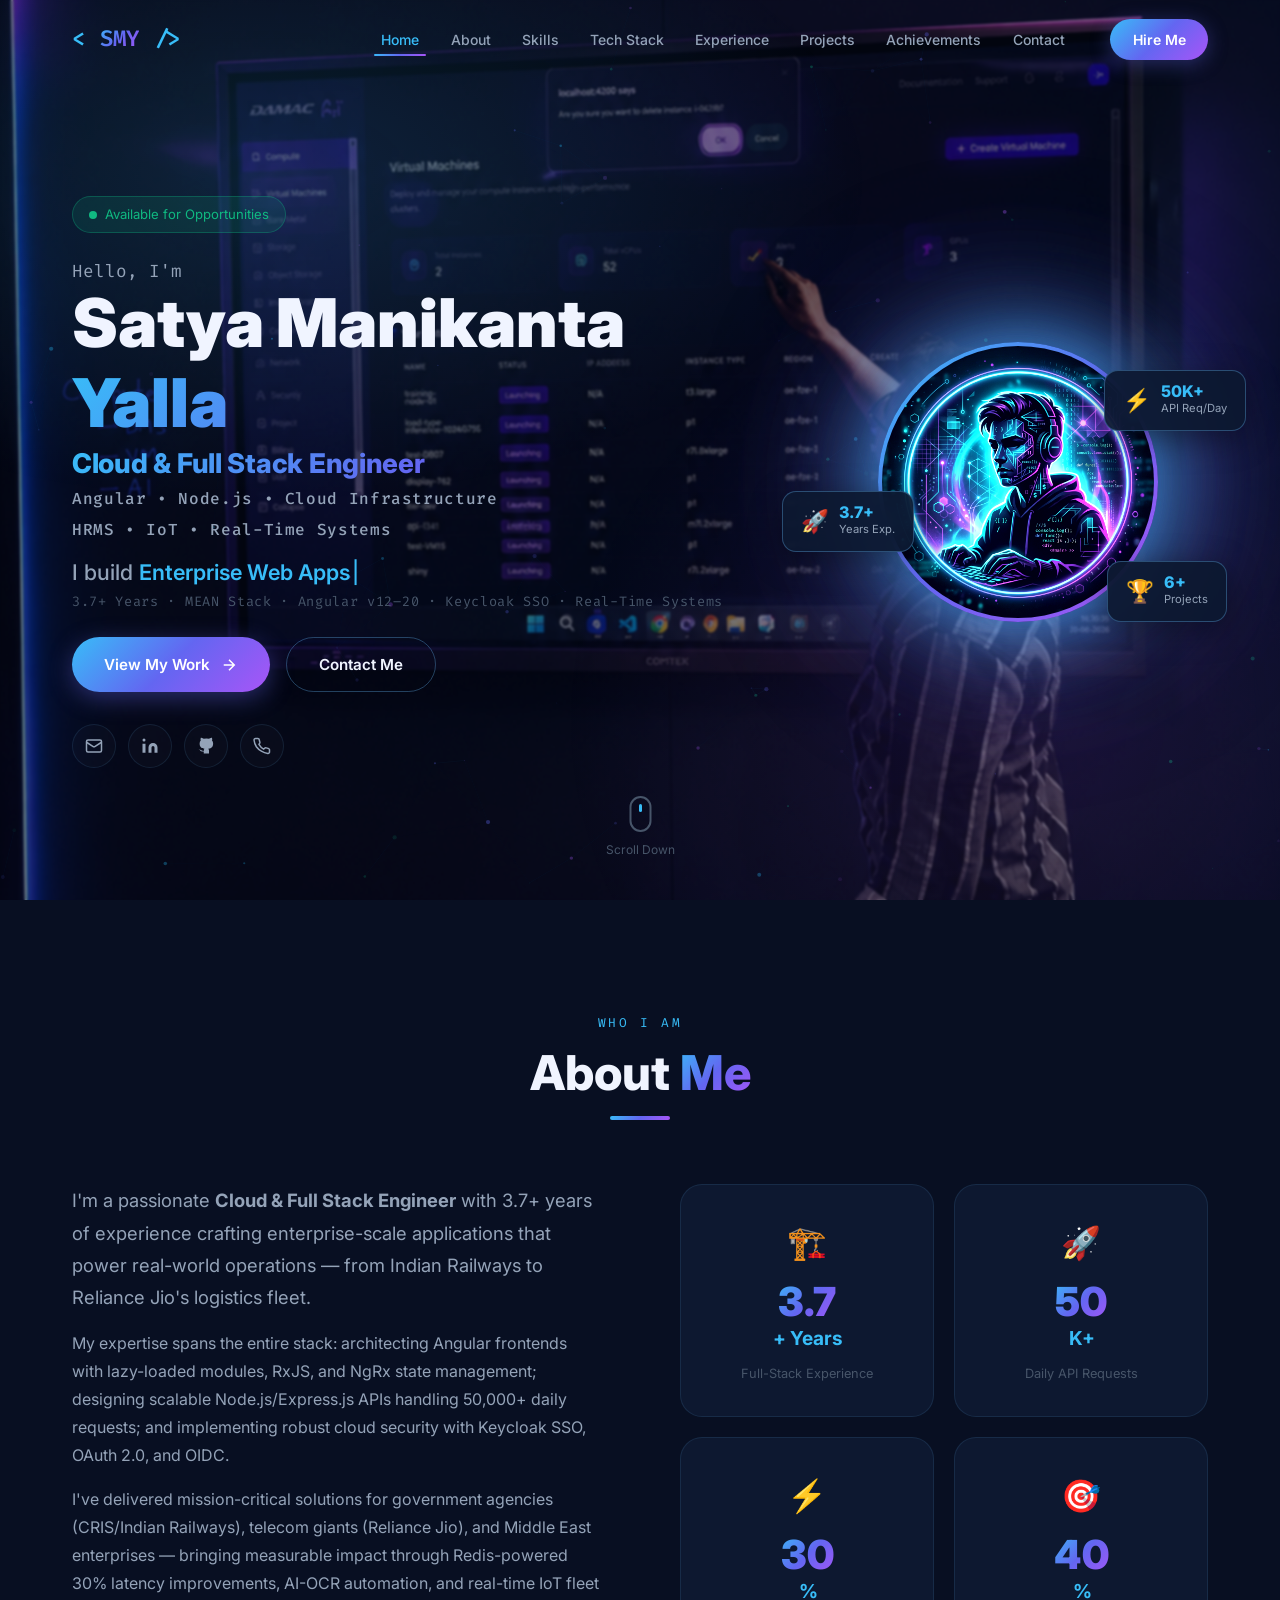
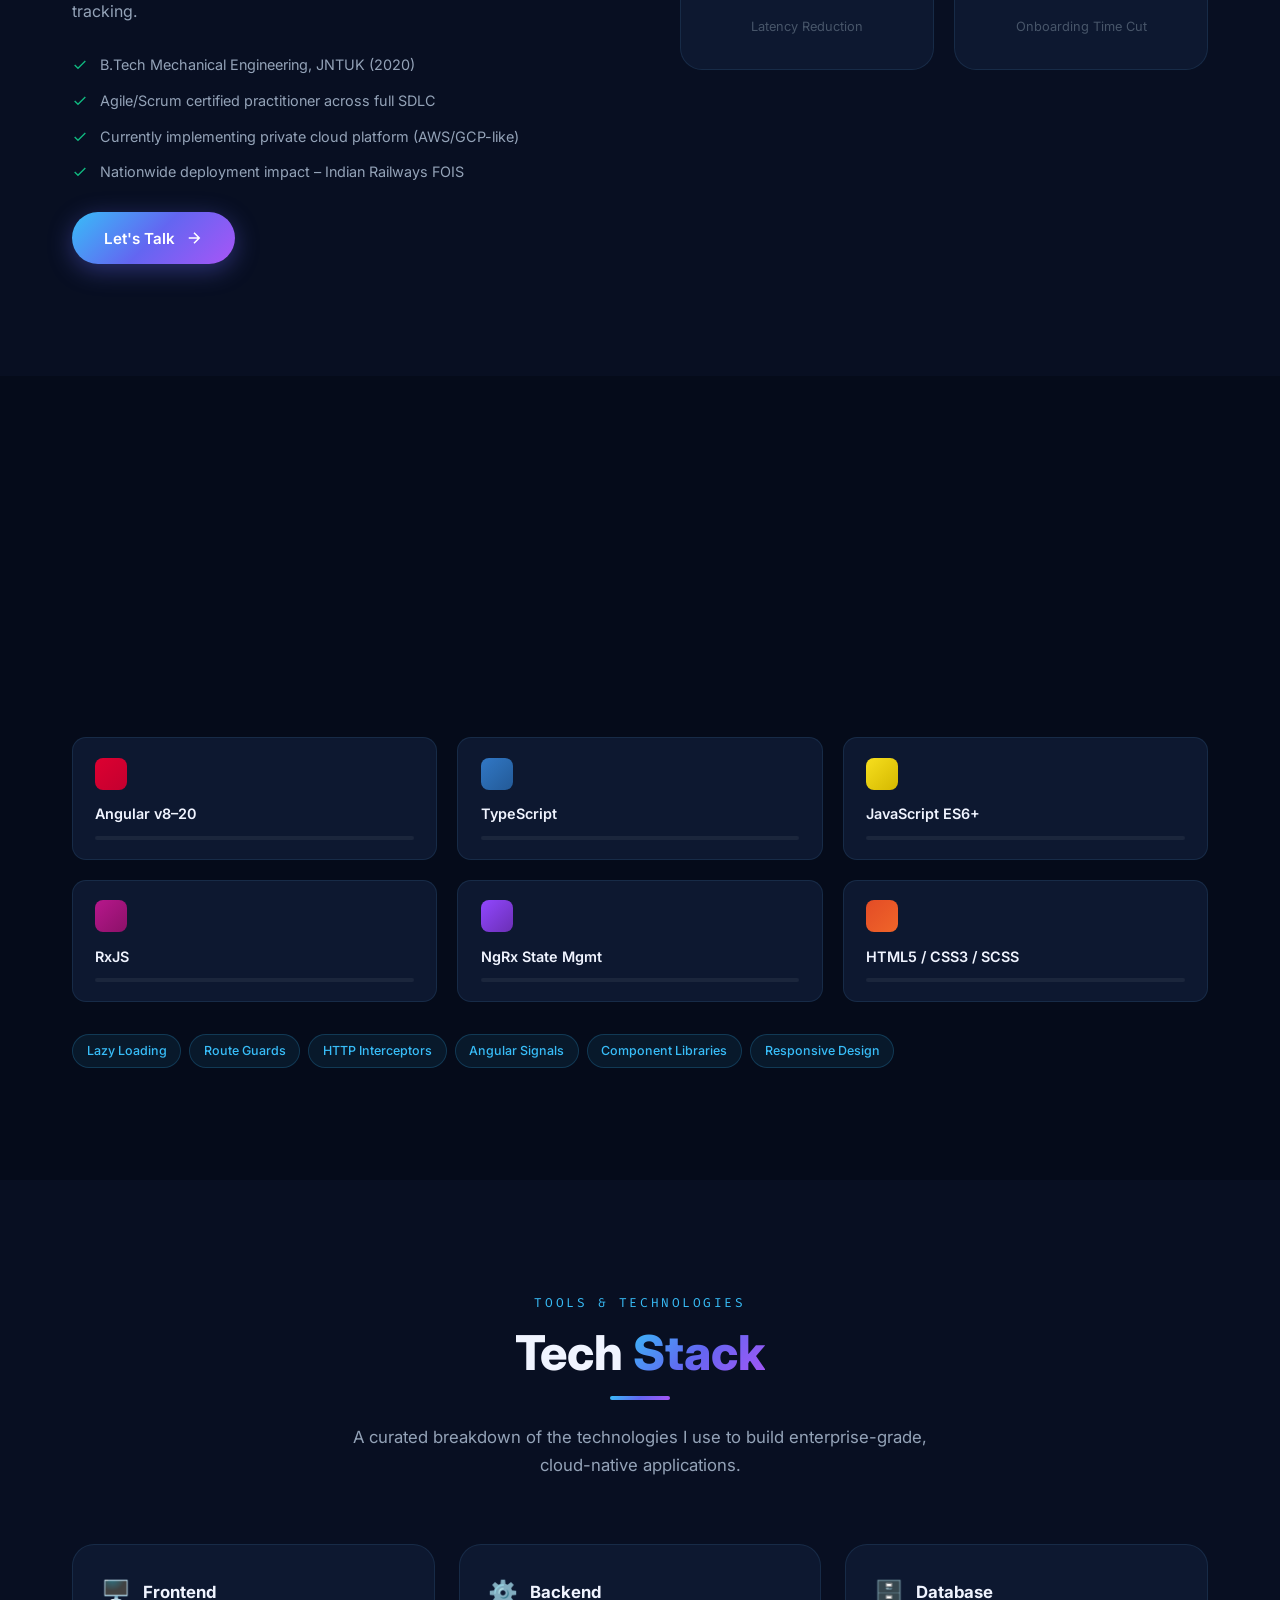
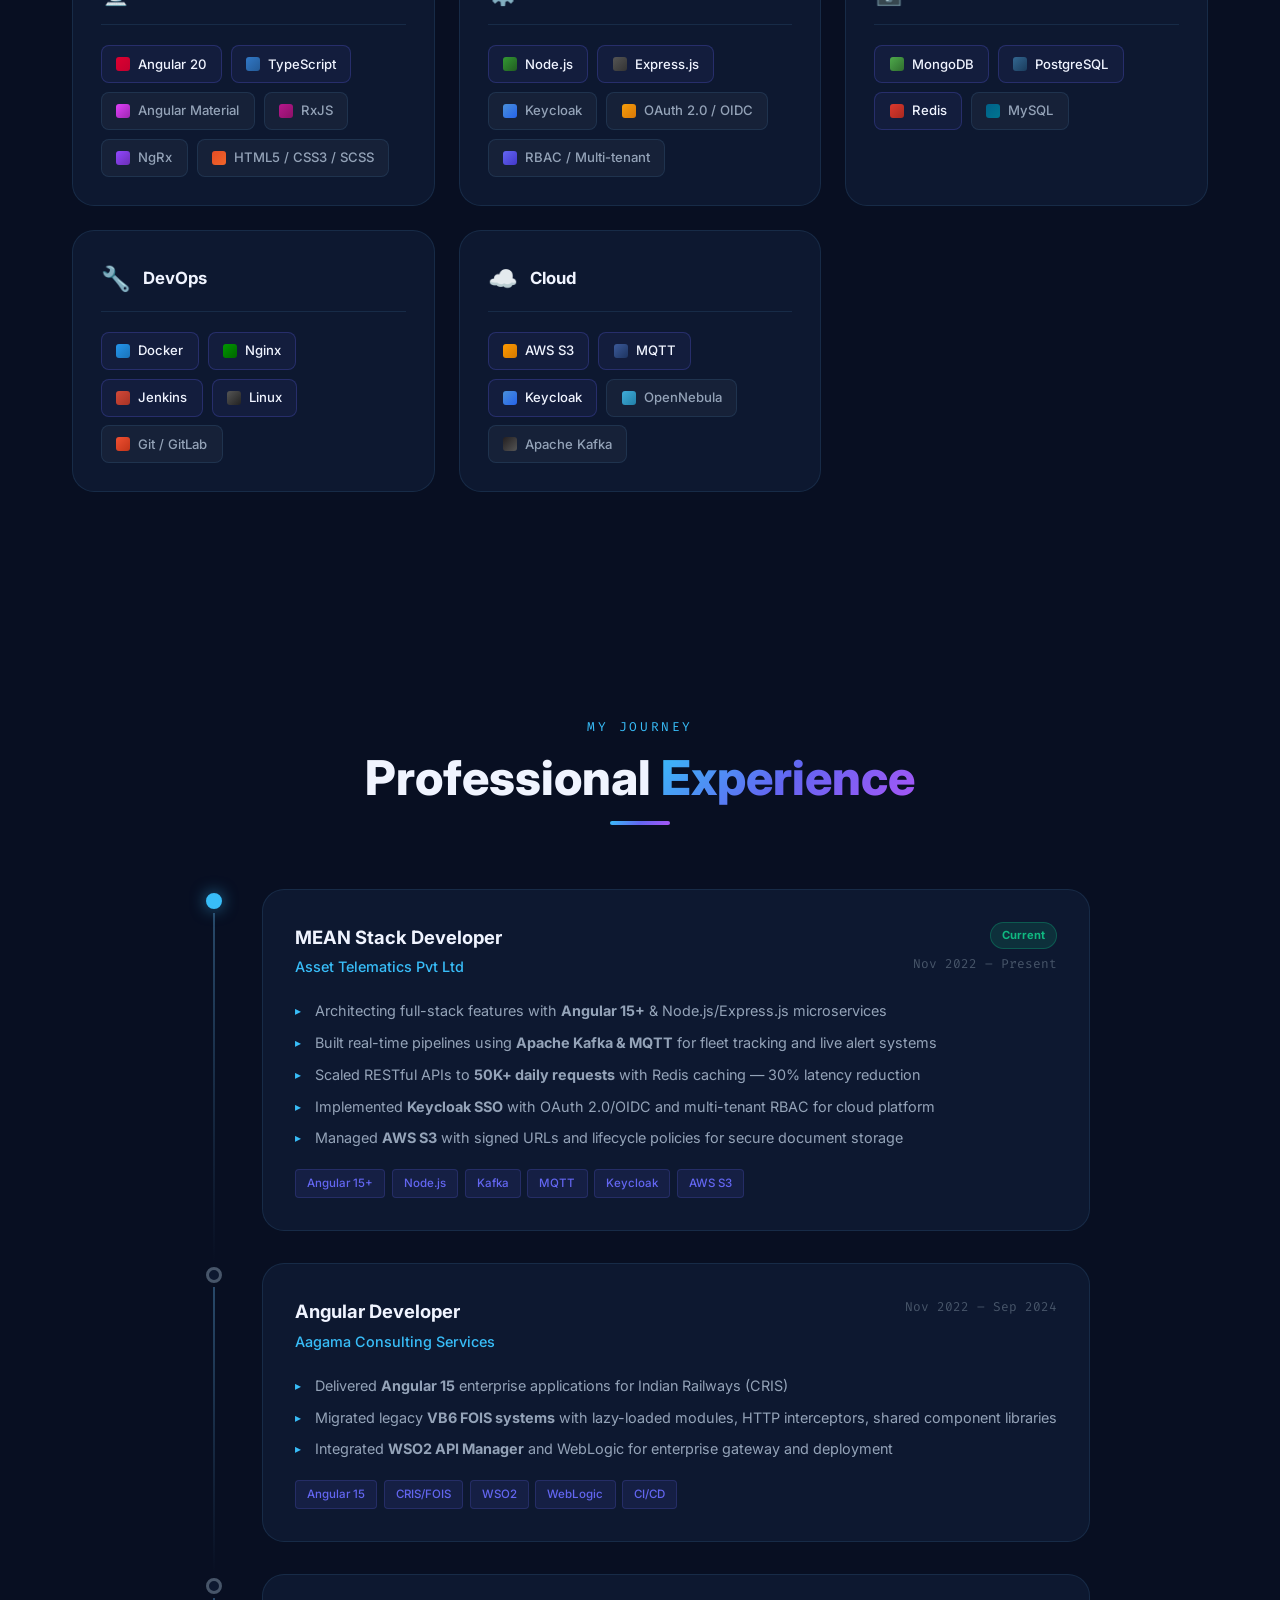
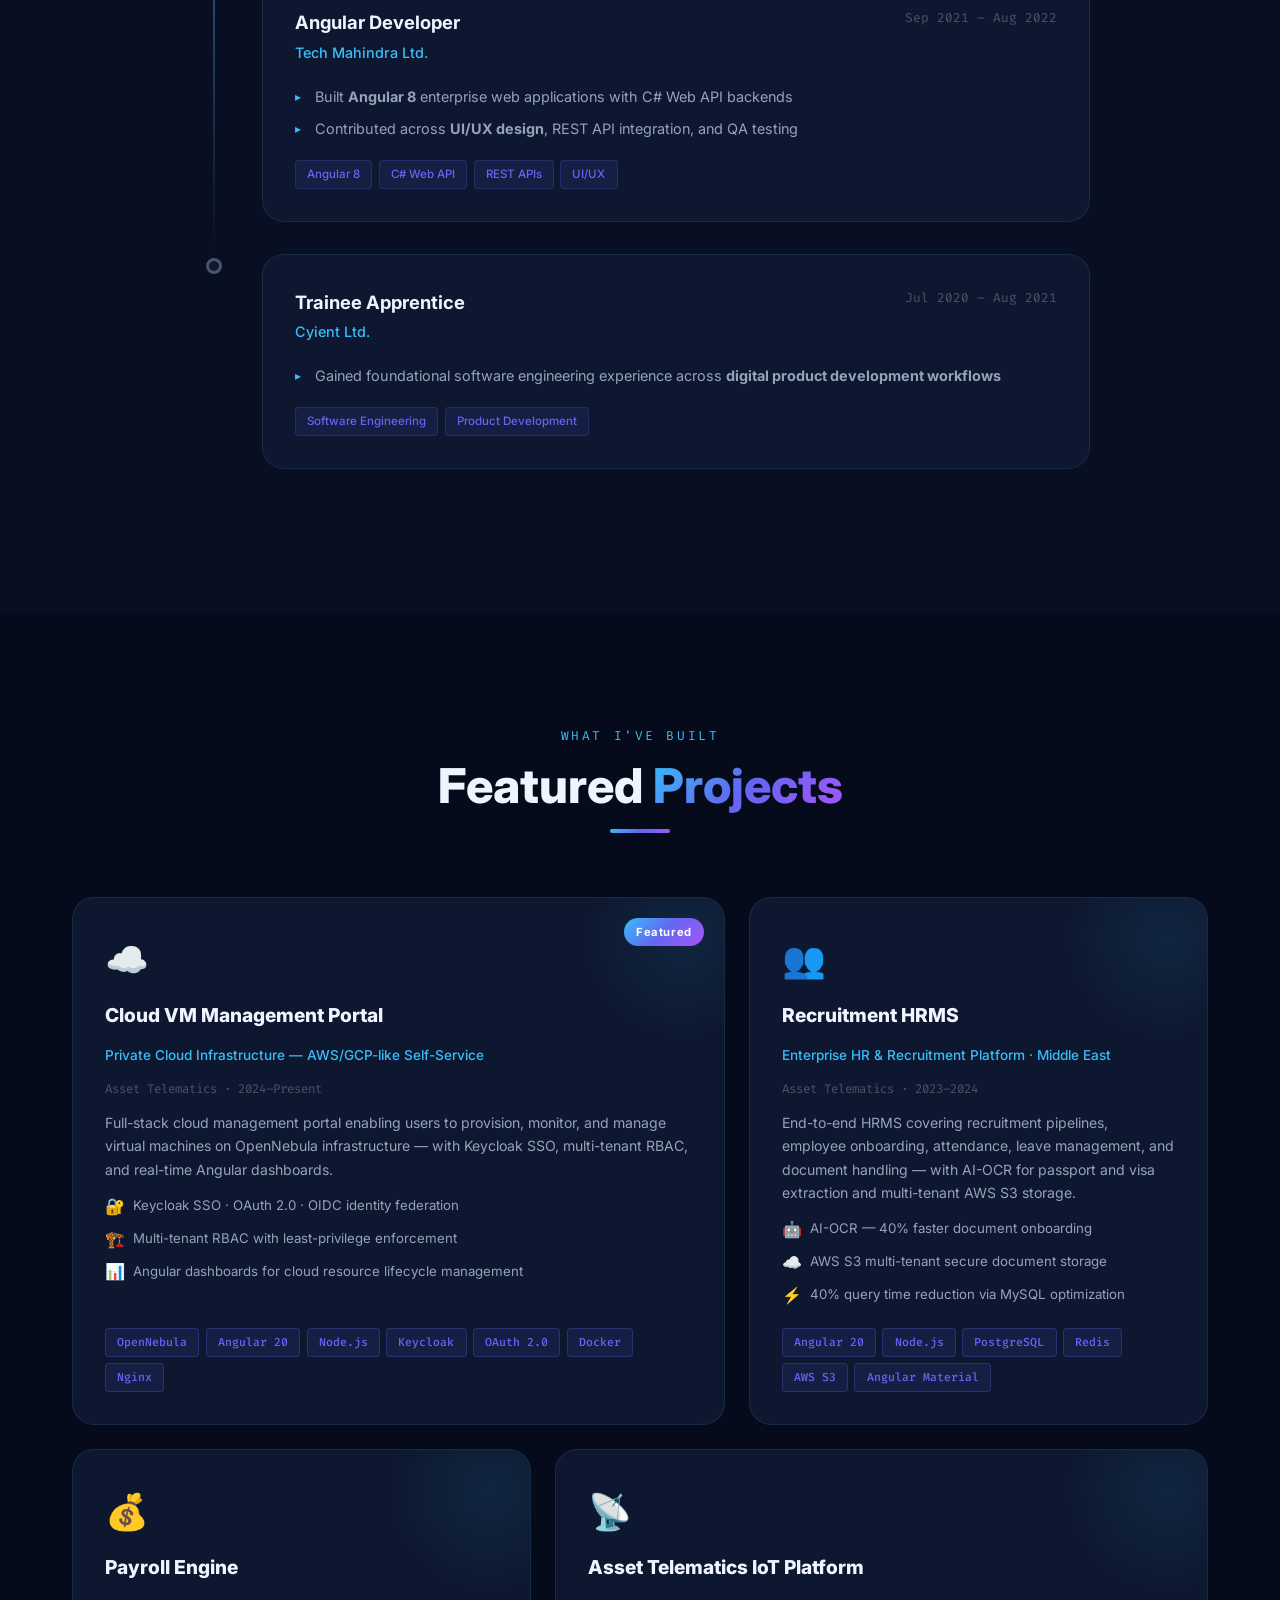
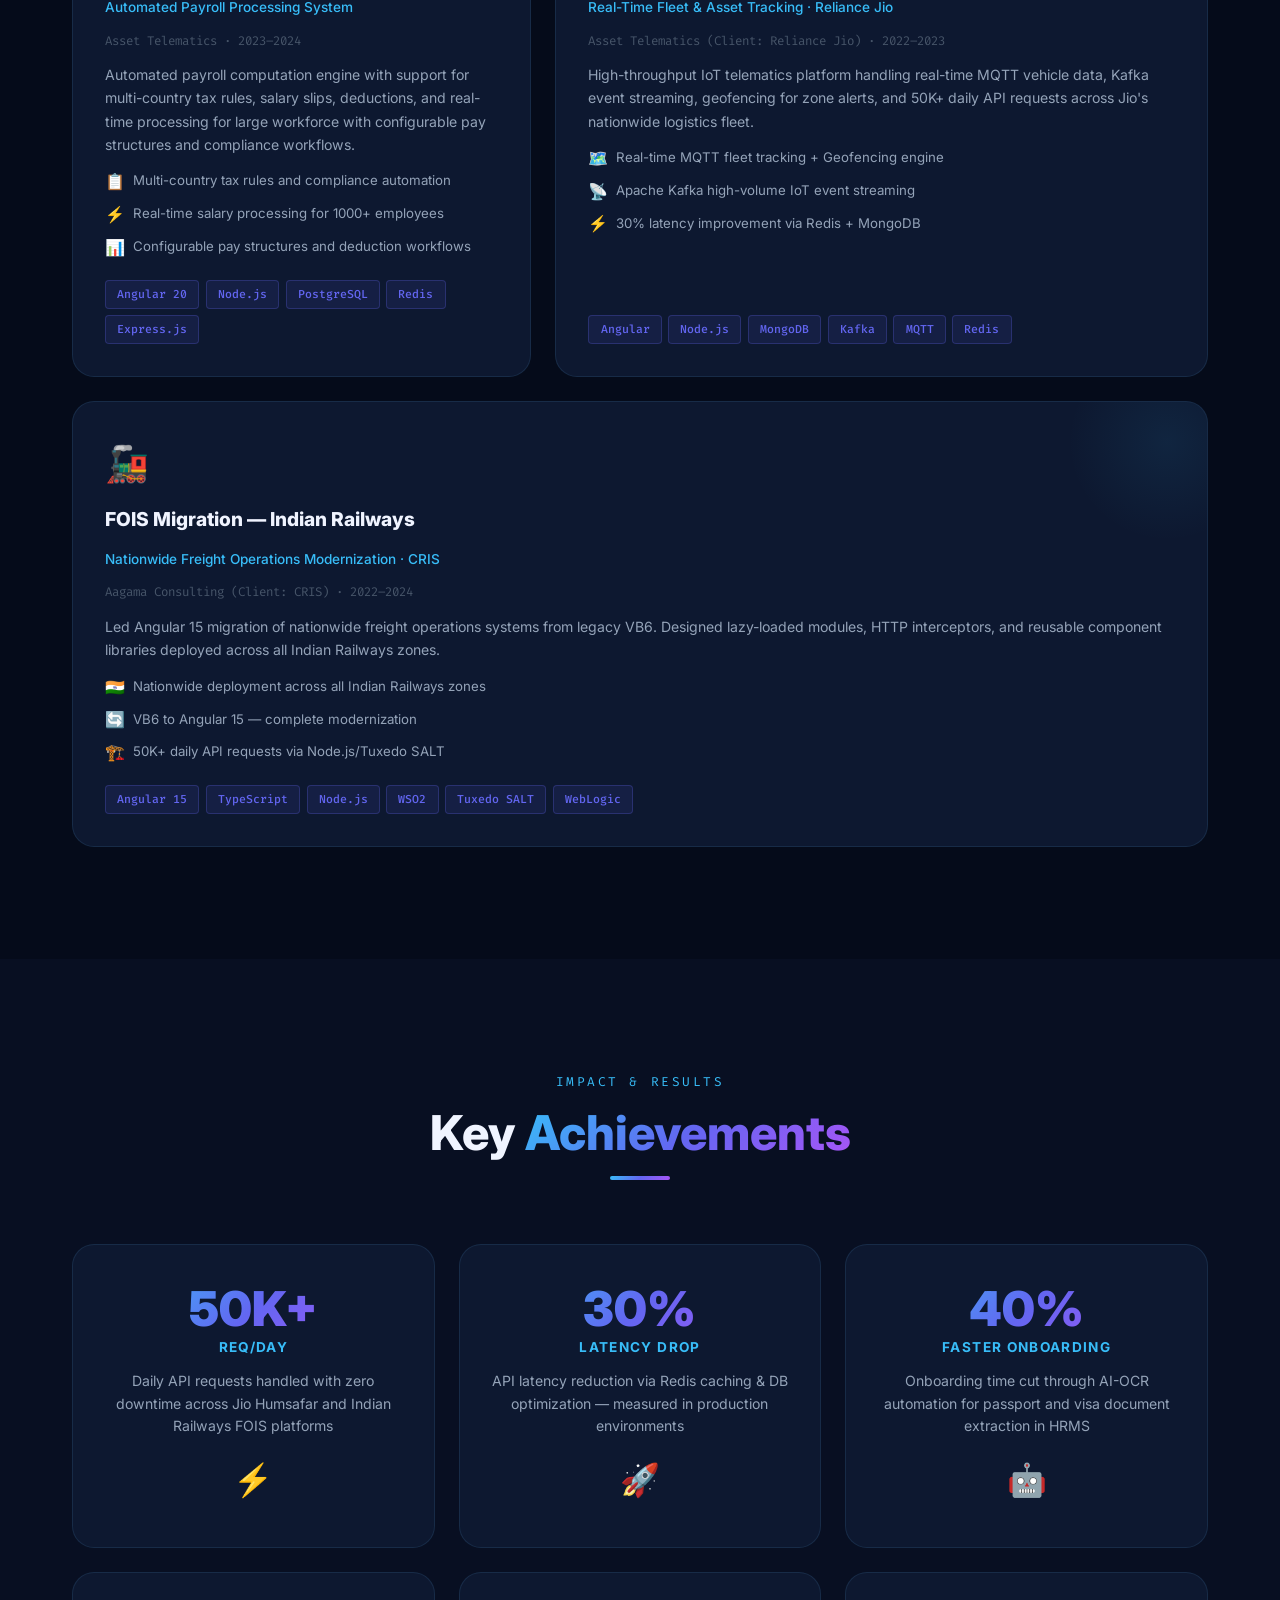
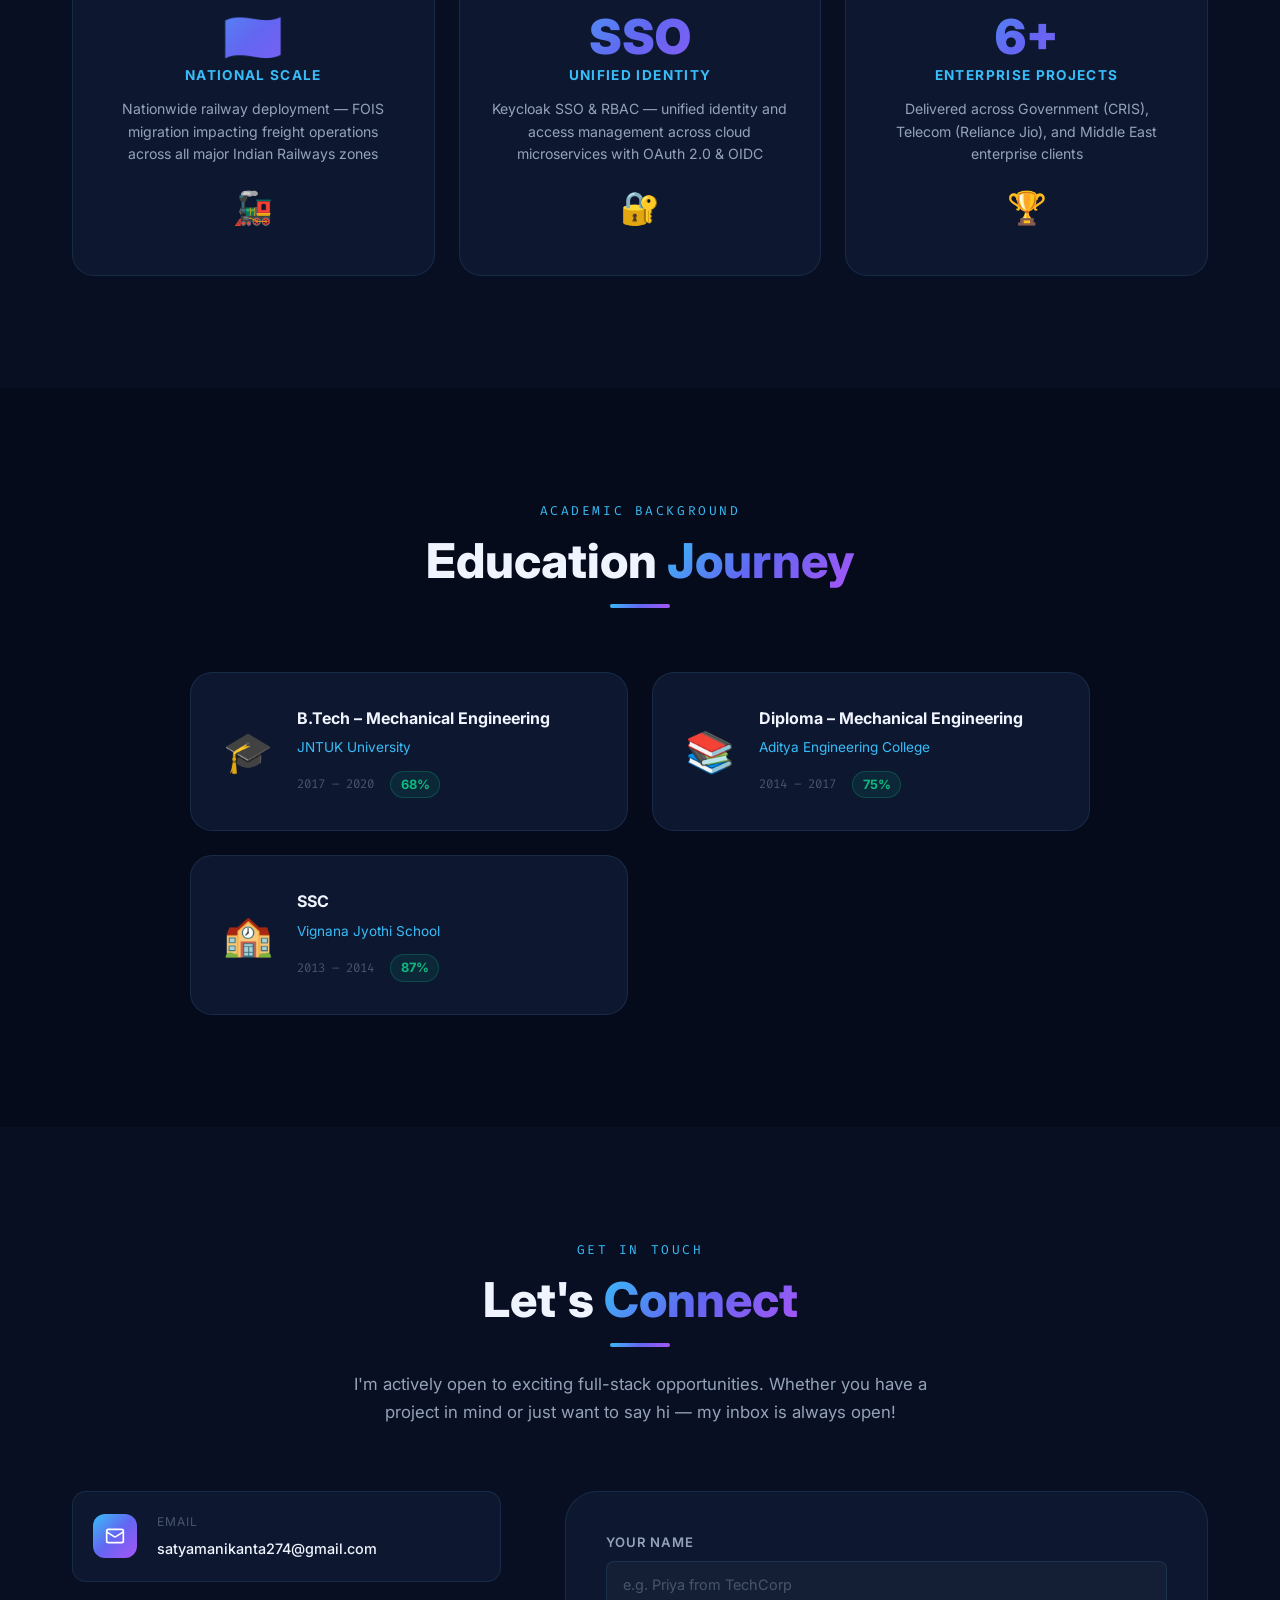
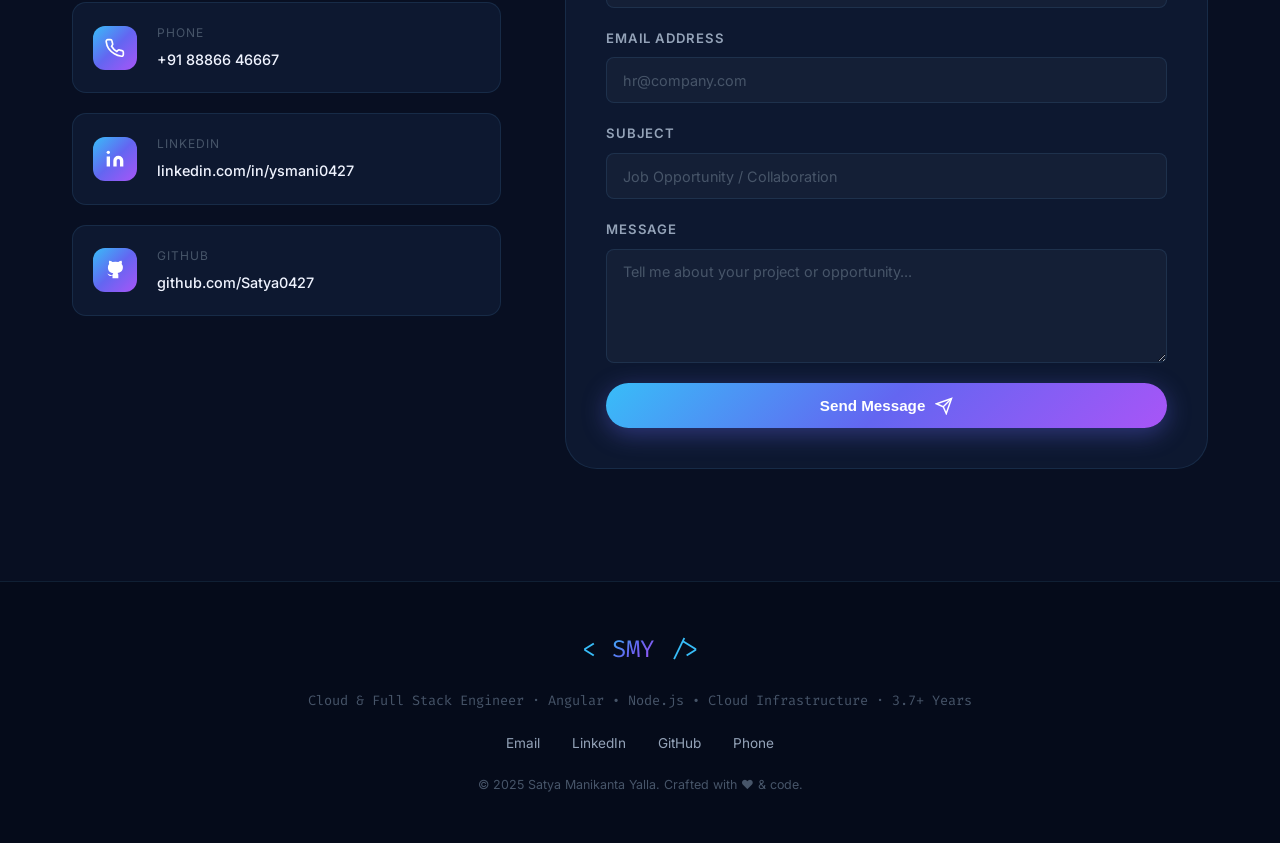
==== commit 0ef4b25c: "latest changes" ====
--- a/index.html
+++ b/index.html
@@ -3,18 +3,34 @@
 <head>
   <meta charset="UTF-8" />
   <meta name="viewport" content="width=device-width, initial-scale=1.0" />
-  <meta name="description" content="Satya Manikanta Yalla – Full-Stack MEAN Developer with 4+ years of experience in Angular, Node.js, MongoDB, and Cloud platforms. Available for exciting opportunities." />
-  <meta name="keywords" content="Satya Manikanta Yalla, MEAN Stack Developer, Angular Developer, Node.js, Full Stack Developer, Keycloak, SSO, Portfolio" />
-  <meta property="og:title" content="Satya Manikanta Yalla | Full-Stack MEAN Developer" />
-  <meta property="og:description" content="4+ years building enterprise Angular & Node.js applications. Expert in cloud platforms, Keycloak SSO, real-time systems, and scalable APIs." />
+  <meta name="description" content="Satya Manikanta Yalla – Cloud & Full Stack Engineer with 3.7+ years of experience in Angular, Node.js, Cloud Infrastructure, HRMS, IoT & Real-Time Systems. Available for exciting opportunities." />
+  <meta name="keywords" content="Satya Manikanta Yalla, Cloud Engineer, Full Stack Developer, Angular Developer, Node.js, HRMS, IoT, Real-Time Systems, Keycloak, Portfolio" />
+  <meta property="og:title" content="Satya Manikanta Yalla | Cloud & Full Stack Engineer" />
+  <meta property="og:description" content="3.7+ years building enterprise Angular & Node.js applications. Expert in Cloud Infrastructure, HRMS, IoT platforms, and real-time systems." />
   <meta property="og:type" content="website" />
-  <title>Satya Manikanta Yalla | Full-Stack MEAN Developer</title>
+  <title>Satya Manikanta Yalla | Cloud & Full Stack Engineer</title>
   <link rel="preconnect" href="https://fonts.googleapis.com" />
   <link rel="preconnect" href="https://fonts.gstatic.com" crossorigin />
   <link href="https://fonts.googleapis.com/css2?family=Inter:wght@300;400;500;600;700;800;900&family=Fira+Code:wght@300;400;500&display=swap" rel="stylesheet" />
   <link rel="stylesheet" href="style.css" />
 </head>
 <body>
+
+  <!-- CUSTOM CURSOR -->
+  <div id="cursor-dot" aria-hidden="true"></div>
+  <div id="cursor-ring" aria-hidden="true">
+    <svg viewBox="0 0 40 40" fill="none" xmlns="http://www.w3.org/2000/svg">
+      <circle cx="20" cy="20" r="18" stroke="url(#cursorGrad)" stroke-width="1.5" stroke-dasharray="6 3"/>
+      <defs>
+        <linearGradient id="cursorGrad" x1="0" y1="0" x2="40" y2="40" gradientUnits="userSpaceOnUse">
+          <stop offset="0%" stop-color="#38bdf8"/>
+          <stop offset="50%" stop-color="#6366f1"/>
+          <stop offset="100%" stop-color="#a855f7"/>
+        </linearGradient>
+      </defs>
+    </svg>
+  </div>
+  <div id="cursor-trail" aria-hidden="true"></div>
 
   <!-- PARTICLE CANVAS -->
   <canvas id="particleCanvas"></canvas>
@@ -31,6 +47,7 @@
         <li><a href="#home" class="nav-link active" data-section="home">Home</a></li>
         <li><a href="#about" class="nav-link" data-section="about">About</a></li>
         <li><a href="#skills" class="nav-link" data-section="skills">Skills</a></li>
+        <li><a href="#techstack" class="nav-link" data-section="techstack">Tech Stack</a></li>
         <li><a href="#experience" class="nav-link" data-section="experience">Experience</a></li>
         <li><a href="#projects" class="nav-link" data-section="projects">Projects</a></li>
         <li><a href="#achievements" class="nav-link" data-section="achievements">Achievements</a></li>
@@ -57,13 +74,18 @@
           <span class="name-first">Satya Manikanta</span>
           <span class="name-last">Yalla</span>
         </h1>
+        <div class="hero-title-block">
+          <p class="hero-title-main">Cloud &amp; Full Stack Engineer</p>
+          <p class="hero-subtitle-line">Angular • Node.js • Cloud Infrastructure</p>
+          <p class="hero-subtitle-line">HRMS • IoT • Real-Time Systems</p>
+        </div>
         <div class="hero-role-wrapper">
           <span class="role-prefix">I build&nbsp;</span>
           <span class="hero-role-text" id="typewriter"></span>
           <span class="cursor-blink">|</span>
         </div>
         <p class="hero-tagline">
-          4+ Years · MEAN Stack · Angular v12–20 · Keycloak SSO · Real-Time Systems
+          3.7+ Years · MEAN Stack · Angular v12–20 · Keycloak SSO · Real-Time Systems
         </p>
       </div>
       <div class="hero-actions reveal-up">
@@ -103,7 +125,7 @@
       <div class="floating-card card-2">
         <span class="fc-icon">🚀</span>
         <div>
-          <p class="fc-value">4+</p>
+          <p class="fc-value">3.7+</p>
           <p class="fc-label">Years Exp.</p>
         </div>
       </div>
@@ -133,7 +155,7 @@
       </div>
       <div class="about-grid">
         <div class="about-text reveal-left">
-          <p class="about-lead">I'm a passionate <strong>Full-Stack MEAN Developer</strong> with 4+ years of experience crafting enterprise-scale applications that power real-world operations — from Indian Railways to Reliance Jio's logistics fleet.</p>
+          <p class="about-lead">I'm a passionate <strong>Cloud &amp; Full Stack Engineer</strong> with 3.7+ years of experience crafting enterprise-scale applications that power real-world operations — from Indian Railways to Reliance Jio's logistics fleet.</p>
           <p>My expertise spans the entire stack: architecting Angular frontends with lazy-loaded modules, RxJS, and NgRx state management; designing scalable Node.js/Express.js APIs handling 50,000+ daily requests; and implementing robust cloud security with Keycloak SSO, OAuth 2.0, and OIDC.</p>
           <p>I've delivered mission-critical solutions for government agencies (CRIS/Indian Railways), telecom giants (Reliance Jio), and Middle East enterprises — bringing measurable impact through Redis-powered 30% latency improvements, AI-OCR automation, and real-time IoT fleet tracking.</p>
           <div class="about-highlights">
@@ -162,7 +184,7 @@
         <div class="about-stats reveal-right">
           <div class="stat-card" id="stat-1">
             <div class="stat-icon">🏗️</div>
-            <div class="stat-number counter" data-target="4">0</div>
+            <div class="stat-number">3.7</div>
             <div class="stat-suffix">+ Years</div>
             <p class="stat-label">Full-Stack Experience</p>
           </div>
@@ -318,6 +340,166 @@
     </div>
   </section>
 
+  <!-- TECH STACK SECTION -->
+  <section id="techstack" class="section techstack-section">
+    <div class="container">
+      <div class="section-header reveal-up">
+        <span class="section-tag">Tools &amp; Technologies</span>
+        <h2 class="section-title">Tech <span class="gradient-text">Stack</span></h2>
+        <div class="section-line"></div>
+        <p class="section-desc">A curated breakdown of the technologies I use to build enterprise-grade, cloud-native applications.</p>
+      </div>
+      <div class="techstack-grid">
+
+        <div class="ts-category reveal-up" id="ts-frontend">
+          <div class="ts-cat-header">
+            <span class="ts-cat-icon">🖥️</span>
+            <h3 class="ts-cat-title">Frontend</h3>
+          </div>
+          <div class="ts-pills">
+            <div class="ts-pill ts-primary">
+              <span class="ts-pill-icon angular"></span>
+              <span>Angular 20</span>
+            </div>
+            <div class="ts-pill ts-primary">
+              <span class="ts-pill-icon ts"></span>
+              <span>TypeScript</span>
+            </div>
+            <div class="ts-pill">
+              <span class="ts-pill-icon mat"></span>
+              <span>Angular Material</span>
+            </div>
+            <div class="ts-pill">
+              <span class="ts-pill-icon rxjs"></span>
+              <span>RxJS</span>
+            </div>
+            <div class="ts-pill">
+              <span class="ts-pill-icon ngrx"></span>
+              <span>NgRx</span>
+            </div>
+            <div class="ts-pill">
+              <span class="ts-pill-icon html"></span>
+              <span>HTML5 / CSS3 / SCSS</span>
+            </div>
+          </div>
+        </div>
+
+        <div class="ts-category reveal-up" id="ts-backend">
+          <div class="ts-cat-header">
+            <span class="ts-cat-icon">⚙️</span>
+            <h3 class="ts-cat-title">Backend</h3>
+          </div>
+          <div class="ts-pills">
+            <div class="ts-pill ts-primary">
+              <span class="ts-pill-icon node"></span>
+              <span>Node.js</span>
+            </div>
+            <div class="ts-pill ts-primary">
+              <span class="ts-pill-icon express"></span>
+              <span>Express.js</span>
+            </div>
+            <div class="ts-pill">
+              <span class="ts-pill-icon keycloak"></span>
+              <span>Keycloak</span>
+            </div>
+            <div class="ts-pill">
+              <span class="ts-pill-icon oauth"></span>
+              <span>OAuth 2.0 / OIDC</span>
+            </div>
+            <div class="ts-pill">
+              <span class="ts-pill-icon rbac"></span>
+              <span>RBAC / Multi-tenant</span>
+            </div>
+          </div>
+        </div>
+
+        <div class="ts-category reveal-up" id="ts-database">
+          <div class="ts-cat-header">
+            <span class="ts-cat-icon">🗄️</span>
+            <h3 class="ts-cat-title">Database</h3>
+          </div>
+          <div class="ts-pills">
+            <div class="ts-pill ts-primary">
+              <span class="ts-pill-icon mongo"></span>
+              <span>MongoDB</span>
+            </div>
+            <div class="ts-pill ts-primary">
+              <span class="ts-pill-icon pg"></span>
+              <span>PostgreSQL</span>
+            </div>
+            <div class="ts-pill ts-primary">
+              <span class="ts-pill-icon redis"></span>
+              <span>Redis</span>
+            </div>
+            <div class="ts-pill">
+              <span class="ts-pill-icon mysql"></span>
+              <span>MySQL</span>
+            </div>
+          </div>
+        </div>
+
+        <div class="ts-category reveal-up" id="ts-devops">
+          <div class="ts-cat-header">
+            <span class="ts-cat-icon">🔧</span>
+            <h3 class="ts-cat-title">DevOps</h3>
+          </div>
+          <div class="ts-pills">
+            <div class="ts-pill ts-primary">
+              <span class="ts-pill-icon docker"></span>
+              <span>Docker</span>
+            </div>
+            <div class="ts-pill ts-primary">
+              <span class="ts-pill-icon nginx"></span>
+              <span>Nginx</span>
+            </div>
+            <div class="ts-pill ts-primary">
+              <span class="ts-pill-icon jenkins"></span>
+              <span>Jenkins</span>
+            </div>
+            <div class="ts-pill ts-primary">
+              <span class="ts-pill-icon linux"></span>
+              <span>Linux</span>
+            </div>
+            <div class="ts-pill">
+              <span class="ts-pill-icon git"></span>
+              <span>Git / GitLab</span>
+            </div>
+          </div>
+        </div>
+
+        <div class="ts-category reveal-up" id="ts-cloud">
+          <div class="ts-cat-header">
+            <span class="ts-cat-icon">☁️</span>
+            <h3 class="ts-cat-title">Cloud</h3>
+          </div>
+          <div class="ts-pills">
+            <div class="ts-pill ts-primary">
+              <span class="ts-pill-icon aws"></span>
+              <span>AWS S3</span>
+            </div>
+            <div class="ts-pill ts-primary">
+              <span class="ts-pill-icon mqtt"></span>
+              <span>MQTT</span>
+            </div>
+            <div class="ts-pill ts-primary">
+              <span class="ts-pill-icon keycloak"></span>
+              <span>Keycloak</span>
+            </div>
+            <div class="ts-pill">
+              <span class="ts-pill-icon opennebula"></span>
+              <span>OpenNebula</span>
+            </div>
+            <div class="ts-pill">
+              <span class="ts-pill-icon kafka"></span>
+              <span>Apache Kafka</span>
+            </div>
+          </div>
+        </div>
+
+      </div>
+    </div>
+  </section>
+
   <!-- EXPERIENCE SECTION -->
   <section id="experience" class="section experience-section">
     <div class="container">
@@ -449,47 +631,64 @@
           <div class="pc-glow"></div>
           <div class="pc-badge">Featured</div>
           <div class="pc-icon">☁️</div>
-          <h3 class="pc-title">Cloud AI Platform</h3>
-          <p class="pc-subtitle">Private Cloud Infrastructure (AWS/GCP-like)</p>
+          <h3 class="pc-title">Cloud VM Management Portal</h3>
+          <p class="pc-subtitle">Private Cloud Infrastructure — AWS/GCP-like Self-Service</p>
           <p class="pc-company">Asset Telematics · 2024–Present</p>
-          <p class="pc-desc">Spearheading full-stack development of a private cloud platform on OpenNebula infrastructure with Keycloak-based SSO, multi-tenant RBAC, and Angular dashboards for resource provisioning and monitoring.</p>
+          <p class="pc-desc">Full-stack cloud management portal enabling users to provision, monitor, and manage virtual machines on OpenNebula infrastructure — with Keycloak SSO, multi-tenant RBAC, and real-time Angular dashboards.</p>
           <div class="pc-highlights">
             <div class="pc-hl"><span>🔐</span> Keycloak SSO · OAuth 2.0 · OIDC identity federation</div>
             <div class="pc-hl"><span>🏗️</span> Multi-tenant RBAC with least-privilege enforcement</div>
-            <div class="pc-hl"><span>📊</span> Angular dashboards for cloud resource lifecycle</div>
+            <div class="pc-hl"><span>📊</span> Angular dashboards for cloud resource lifecycle management</div>
           </div>
           <div class="pc-stack">
-            <span>OpenNebula</span><span>Angular 15+</span><span>Node.js</span><span>Keycloak</span><span>OAuth 2.0</span><span>OIDC</span>
+            <span>OpenNebula</span><span>Angular 20</span><span>Node.js</span><span>Keycloak</span><span>OAuth 2.0</span><span>Docker</span><span>Nginx</span>
           </div>
         </div>
 
         <div class="project-card reveal-up" id="proj-hrms">
           <div class="pc-glow"></div>
           <div class="pc-icon">👥</div>
-          <h3 class="pc-title">HRMS & Inventory System</h3>
-          <p class="pc-subtitle">Enterprise Workforce Management · Middle East</p>
+          <h3 class="pc-title">Recruitment HRMS</h3>
+          <p class="pc-subtitle">Enterprise HR &amp; Recruitment Platform · Middle East</p>
           <p class="pc-company">Asset Telematics · 2023–2024</p>
-          <p class="pc-desc">Scalable multi-module HRMS for Middle East workforce covering employee onboarding, payroll, attendance, leave management, and real-time inventory control with AI-OCR integration.</p>
+          <p class="pc-desc">End-to-end HRMS covering recruitment pipelines, employee onboarding, attendance, leave management, and document handling — with AI-OCR for passport and visa extraction and multi-tenant AWS S3 storage.</p>
           <div class="pc-highlights">
-            <div class="pc-hl"><span>⚡</span> 40% reduction in query time via MySQL optimization</div>
-            <div class="pc-hl"><span>🤖</span> AI-OCR automation — 40% faster onboarding</div>
-            <div class="pc-hl"><span>☁️</span> AWS S3 multi-tenant document storage</div>
+            <div class="pc-hl"><span>🤖</span> AI-OCR — 40% faster document onboarding</div>
+            <div class="pc-hl"><span>☁️</span> AWS S3 multi-tenant secure document storage</div>
+            <div class="pc-hl"><span>⚡</span> 40% query time reduction via MySQL optimization</div>
           </div>
           <div class="pc-stack">
-            <span>Angular 15</span><span>Node.js</span><span>MySQL</span><span>Redis</span><span>AWS S3</span><span>AI-OCR</span>
-          </div>
-        </div>
-
-        <div class="project-card reveal-up" id="proj-jio">
+            <span>Angular 20</span><span>Node.js</span><span>PostgreSQL</span><span>Redis</span><span>AWS S3</span><span>Angular Material</span>
+          </div>
+        </div>
+
+        <div class="project-card reveal-up" id="proj-payroll">
           <div class="pc-glow"></div>
-          <div class="pc-icon">🚛</div>
-          <h3 class="pc-title">Jio Humsafar</h3>
-          <p class="pc-subtitle">B2B Logistics & Fleet Platform · Reliance Jio</p>
+          <div class="pc-icon">💰</div>
+          <h3 class="pc-title">Payroll Engine</h3>
+          <p class="pc-subtitle">Automated Payroll Processing System</p>
+          <p class="pc-company">Asset Telematics · 2023–2024</p>
+          <p class="pc-desc">Automated payroll computation engine with support for multi-country tax rules, salary slips, deductions, and real-time processing for large workforce with configurable pay structures and compliance workflows.</p>
+          <div class="pc-highlights">
+            <div class="pc-hl"><span>📋</span> Multi-country tax rules and compliance automation</div>
+            <div class="pc-hl"><span>⚡</span> Real-time salary processing for 1000+ employees</div>
+            <div class="pc-hl"><span>📊</span> Configurable pay structures and deduction workflows</div>
+          </div>
+          <div class="pc-stack">
+            <span>Angular 20</span><span>Node.js</span><span>PostgreSQL</span><span>Redis</span><span>Express.js</span>
+          </div>
+        </div>
+
+        <div class="project-card reveal-up" id="proj-iot">
+          <div class="pc-glow"></div>
+          <div class="pc-icon">📡</div>
+          <h3 class="pc-title">Asset Telematics IoT Platform</h3>
+          <p class="pc-subtitle">Real-Time Fleet &amp; Asset Tracking · Reliance Jio</p>
           <p class="pc-company">Asset Telematics (Client: Reliance Jio) · 2022–2023</p>
-          <p class="pc-desc">High-throughput fleet tracking platform with real-time IoT communication, Kafka event streaming, geofencing engine for zone alerts, and 50K+ daily API request handling.</p>
+          <p class="pc-desc">High-throughput IoT telematics platform handling real-time MQTT vehicle data, Kafka event streaming, geofencing for zone alerts, and 50K+ daily API requests across Jio's nationwide logistics fleet.</p>
           <div class="pc-highlights">
             <div class="pc-hl"><span>🗺️</span> Real-time MQTT fleet tracking + Geofencing engine</div>
-            <div class="pc-hl"><span>📡</span> Apache Kafka high-volume event streaming</div>
+            <div class="pc-hl"><span>📡</span> Apache Kafka high-volume IoT event streaming</div>
             <div class="pc-hl"><span>⚡</span> 30% latency improvement via Redis + MongoDB</div>
           </div>
           <div class="pc-stack">
@@ -500,10 +699,10 @@
         <div class="project-card reveal-up" id="proj-fois">
           <div class="pc-glow"></div>
           <div class="pc-icon">🚂</div>
-          <h3 class="pc-title">FOIS Migration</h3>
-          <p class="pc-subtitle">Indian Railways TMS, RMS & OCC · CRIS</p>
+          <h3 class="pc-title">FOIS Migration — Indian Railways</h3>
+          <p class="pc-subtitle">Nationwide Freight Operations Modernization · CRIS</p>
           <p class="pc-company">Aagama Consulting (Client: CRIS) · 2022–2024</p>
-          <p class="pc-desc">Led Angular 15 migration of nationwide freight operations systems from VB6. Designed lazy-loaded modules, HTTP interceptors, and reusable component libraries used across all major Indian Railways zones.</p>
+          <p class="pc-desc">Led Angular 15 migration of nationwide freight operations systems from legacy VB6. Designed lazy-loaded modules, HTTP interceptors, and reusable component libraries deployed across all Indian Railways zones.</p>
           <div class="pc-highlights">
             <div class="pc-hl"><span>🇮🇳</span> Nationwide deployment across all Indian Railways zones</div>
             <div class="pc-hl"><span>🔄</span> VB6 to Angular 15 — complete modernization</div>
@@ -511,22 +710,6 @@
           </div>
           <div class="pc-stack">
             <span>Angular 15</span><span>TypeScript</span><span>Node.js</span><span>WSO2</span><span>Tuxedo SALT</span><span>WebLogic</span>
-          </div>
-        </div>
-
-        <div class="project-card reveal-up" id="proj-bhuvi">
-          <div class="pc-glow"></div>
-          <div class="pc-icon">🌍</div>
-          <h3 class="pc-title">Bhuvi – Land Management</h3>
-          <p class="pc-subtitle">Role-Based Land Management Platform</p>
-          <p class="pc-company">Aagama Consulting · 2022–2023</p>
-          <p class="pc-desc">Developed role-based land management platform with dedicated dashboards for customers, admins, and field agents — covering geofencing, leasing, security, and NRI remote-access workflows.</p>
-          <div class="pc-highlights">
-            <div class="pc-hl"><span>🗺️</span> Geofencing + leasing + construction workflows</div>
-            <div class="pc-hl"><span>🌐</span> NRI remote property management with real-time updates</div>
-          </div>
-          <div class="pc-stack">
-            <span>Angular 15</span><span>C# Web API</span><span>SQL Server</span><span>Geofencing</span><span>RBAC</span>
           </div>
         </div>
 
@@ -598,7 +781,7 @@
             <h3>B.Tech – Mechanical Engineering</h3>
             <p class="edu-institution">JNTUK University</p>
             <div class="edu-meta">
-              <span class="edu-year">2016 – 2020</span>
+              <span class="edu-year">2017 – 2020</span>
               <span class="edu-grade">68%</span>
             </div>
           </div>
@@ -609,7 +792,7 @@
             <h3>Diploma – Mechanical Engineering</h3>
             <p class="edu-institution">Aditya Engineering College</p>
             <div class="edu-meta">
-              <span class="edu-year">2013 – 2016</span>
+              <span class="edu-year">2014 – 2017</span>
               <span class="edu-grade">75%</span>
             </div>
           </div>
@@ -620,7 +803,7 @@
             <h3>SSC</h3>
             <p class="edu-institution">Vignana Jyothi School</p>
             <div class="edu-meta">
-              <span class="edu-year">2012 – 2013</span>
+              <span class="edu-year">2013 – 2014</span>
               <span class="edu-grade">87%</span>
             </div>
           </div>
@@ -716,7 +899,7 @@
           <span class="logo-name">SMY</span>
           <span class="logo-bracket">/&gt;</span>
         </div>
-        <p class="footer-tagline">Full-Stack MEAN Developer · Building scalable enterprise solutions since 2020</p>
+        <p class="footer-tagline">Cloud &amp; Full Stack Engineer · Angular • Node.js • Cloud Infrastructure · 3.7+ Years</p>
         <div class="footer-links">
           <a href="mailto:satyamanikanta274@gmail.com">Email</a>
           <a href="https://linkedin.com/in/ysmani0427" target="_blank">LinkedIn</a>
--- a/style.css
+++ b/style.css
@@ -1,10 +1,123 @@
 /* ============================================================
    PORTFOLIO – SATYA MANIKANTA YALLA
-   Full-Stack MEAN Developer
+   Cloud & Full Stack Engineer
    ============================================================ */
 
 /* ---------- RESET & BASE ---------- */
 *, *::before, *::after { box-sizing: border-box; margin: 0; padding: 0; }
+
+/* ============================================================
+   CUSTOM ANIMATED CURSOR
+   ============================================================ */
+
+/* Hide default cursor everywhere */
+*, *::before, *::after { cursor: none !important; }
+
+/* --- Cursor Dot (exact mouse position) --- */
+#cursor-dot {
+  position: fixed;
+  top: 0; left: 0;
+  width: 8px; height: 8px;
+  border-radius: 50%;
+  background: #38bdf8;
+  box-shadow:
+    0 0 8px rgba(56,189,248,0.9),
+    0 0 20px rgba(56,189,248,0.5);
+  pointer-events: none;
+  z-index: 99999;
+  transform: translate(-50%, -50%);
+  transition: width 0.2s ease, height 0.2s ease, background 0.2s ease, opacity 0.2s ease;
+  will-change: transform;
+}
+
+/* --- Cursor Ring (lagging SVG spinner) --- */
+#cursor-ring {
+  position: fixed;
+  top: 0; left: 0;
+  width: 40px; height: 40px;
+  pointer-events: none;
+  z-index: 99998;
+  transform: translate(-50%, -50%);
+  transition: width 0.3s ease, height 0.3s ease, opacity 0.3s ease;
+  will-change: transform;
+}
+
+#cursor-ring svg {
+  width: 100%; height: 100%;
+  animation: cursor-spin 4s linear infinite;
+}
+
+@keyframes cursor-spin {
+  to { transform: rotate(360deg); }
+}
+
+/* --- Trail micro-dot --- */
+#cursor-trail {
+  position: fixed;
+  top: 0; left: 0;
+  width: 4px; height: 4px;
+  border-radius: 50%;
+  background: rgba(168, 85, 247, 0.6);
+  pointer-events: none;
+  z-index: 99997;
+  transform: translate(-50%, -50%);
+  transition: opacity 0.4s ease;
+  will-change: transform;
+}
+
+/* --- HOVER STATE: over links, buttons, cards --- */
+body.cursor-hover #cursor-dot {
+  width: 14px; height: 14px;
+  background: #a855f7;
+  box-shadow:
+    0 0 12px rgba(168,85,247,0.9),
+    0 0 30px rgba(168,85,247,0.5);
+}
+
+body.cursor-hover #cursor-ring {
+  width: 56px; height: 56px;
+  opacity: 0.8;
+}
+
+body.cursor-hover #cursor-ring svg {
+  animation: cursor-spin 1.5s linear infinite;
+}
+
+/* --- CLICK STATE: shrink + burst --- */
+body.cursor-click #cursor-dot {
+  width: 6px; height: 6px;
+  background: #fff;
+  box-shadow: 0 0 20px rgba(255,255,255,0.9);
+}
+
+body.cursor-click #cursor-ring {
+  width: 60px; height: 60px;
+  opacity: 0.4;
+}
+
+/* --- Click Ripple Burst --- */
+.cursor-ripple {
+  position: fixed;
+  border-radius: 50%;
+  pointer-events: none;
+  z-index: 99996;
+  border: 1.5px solid rgba(56,189,248,0.8);
+  transform: translate(-50%, -50%) scale(0);
+  animation: cursor-ripple-out 0.55s cubic-bezier(0.2, 0.8, 0.4, 1) forwards;
+}
+
+@keyframes cursor-ripple-out {
+  0%   { transform: translate(-50%, -50%) scale(0); opacity: 1; }
+  100% { transform: translate(-50%, -50%) scale(3.5); opacity: 0; }
+}
+
+/* Hide cursor elements on touch devices */
+@media (hover: none) and (pointer: coarse) {
+  #cursor-dot, #cursor-ring, #cursor-trail { display: none; }
+  *, *::before, *::after { cursor: auto !important; }
+}
+
+
 
 :root {
   --bg-primary:    #050b1a;
@@ -42,11 +155,28 @@
 html { scroll-behavior: smooth; font-size: 16px; }
 
 body {
-  background: var(--bg-primary);
+  background: var(--bg-primary) url('background_img.png') fixed;
+  background-size: cover;
+  background-position: center;
+  background-attachment: fixed;
   color: var(--text-primary);
   font-family: var(--font-main);
   line-height: 1.65;
   overflow-x: hidden;
+  position: relative;
+}
+
+body::before {
+  content: '';
+  position: fixed;
+  top: 0;
+  left: 0;
+  right: 0;
+  bottom: 0;
+  background: rgba(5, 11, 26, 0.5);
+  backdrop-filter: blur(1px);
+  pointer-events: none;
+  z-index: -1;
 }
 
 /* ---------- SCROLLBAR ---------- */
@@ -313,8 +443,8 @@
   position: fixed;
   top: 0; left: 0; right: 0; bottom: 0;
   background:
-    radial-gradient(ellipse 80% 60% at 20% 20%, rgba(56,189,248,0.08) 0%, transparent 60%),
-    radial-gradient(ellipse 60% 80% at 80% 80%, rgba(168,85,247,0.08) 0%, transparent 60%);
+    radial-gradient(ellipse 80% 60% at 20% 20%, rgba(56,189,248,0.15) 0%, transparent 60%),
+    radial-gradient(ellipse 60% 80% at 80% 80%, rgba(168,85,247,0.12) 0%, transparent 60%);
   pointer-events: none;
   z-index: 0;
 }
@@ -446,9 +576,10 @@
 .hero-glow {
   position: absolute;
   width: 320px; height: 320px;
-  background: radial-gradient(circle, rgba(56,189,248,0.22) 0%, rgba(99,102,241,0.12) 50%, transparent 70%);
+  background: radial-gradient(circle, rgba(56,189,248,0.35) 0%, rgba(99,102,241,0.2) 50%, transparent 70%);
   border-radius: 50%;
   animation: pulse-glow 4s ease-in-out infinite;
+  filter: blur(15px);
 }
 
 @keyframes pulse-glow {
@@ -462,8 +593,9 @@
   padding: 4px;
   background: var(--gradient-main);
   position: relative;
-  box-shadow: 0 0 60px rgba(56,189,248,0.3), 0 0 120px rgba(99,102,241,0.15);
+  box-shadow: 0 0 80px rgba(56,189,248,0.6), 0 0 160px rgba(99,102,241,0.4), 0 0 200px rgba(168,85,247,0.25);
   animation: float 6s ease-in-out infinite;
+  filter: drop-shadow(0 0 40px rgba(56,189,248,0.3));
 }
 
 @keyframes float {
@@ -476,6 +608,8 @@
   border-radius: 50%;
   object-fit: cover;
   background: var(--bg-card);
+  filter: brightness(1.15) contrast(1.1);
+  box-shadow: inset 0 0 40px rgba(56,189,248,0.2);
 }
 
 .floating-card {
@@ -1506,3 +1640,187 @@
   .contact-form { padding: 1.75rem; }
   .floating-card { display: none; }
 }
+
+/* ============================================================
+   HERO TITLE BLOCK – Cloud & Full Stack Engineer
+   ============================================================ */
+.hero-title-block {
+  margin: 0.5rem 0 0.75rem;
+  display: flex;
+  flex-direction: column;
+  gap: 0.3rem;
+}
+
+.hero-title-main {
+  font-size: clamp(1.3rem, 3vw, 1.7rem);
+  font-weight: 800;
+  background: var(--gradient-main);
+  -webkit-background-clip: text;
+  -webkit-text-fill-color: transparent;
+  background-clip: text;
+  line-height: 1.2;
+  letter-spacing: -0.01em;
+}
+
+.hero-subtitle-line {
+  font-size: clamp(0.82rem, 1.8vw, 1rem);
+  color: var(--text-secondary);
+  font-weight: 500;
+  font-family: var(--font-code);
+  letter-spacing: 0.04em;
+}
+
+/* ============================================================
+   TECH STACK SECTION
+   ============================================================ */
+.techstack-section { background: var(--bg-secondary); }
+
+.techstack-grid {
+  display: grid;
+  grid-template-columns: repeat(auto-fill, minmax(300px, 1fr));
+  gap: 1.5rem;
+}
+
+.ts-category {
+  background: var(--bg-card);
+  border: 1px solid var(--border-color);
+  border-radius: var(--radius-lg);
+  padding: 1.75rem;
+  transition: var(--transition);
+  position: relative;
+  overflow: hidden;
+}
+
+.ts-category::before {
+  content: '';
+  position: absolute;
+  top: 0; left: 0; right: 0;
+  height: 3px;
+  background: var(--gradient-main);
+  transform: scaleX(0);
+  transition: var(--transition);
+}
+
+.ts-category:hover {
+  border-color: var(--border-glow);
+  transform: translateY(-6px);
+  box-shadow: var(--shadow-glow);
+  background: var(--bg-card-hover);
+}
+
+.ts-category:hover::before {
+  transform: scaleX(1);
+}
+
+.ts-cat-header {
+  display: flex;
+  align-items: center;
+  gap: 0.75rem;
+  margin-bottom: 1.25rem;
+  padding-bottom: 0.75rem;
+  border-bottom: 1px solid var(--border-color);
+}
+
+.ts-cat-icon {
+  font-size: 1.5rem;
+}
+
+.ts-cat-title {
+  font-size: 1.05rem;
+  font-weight: 700;
+  color: var(--text-primary);
+}
+
+.ts-pills {
+  display: flex;
+  flex-wrap: wrap;
+  gap: 0.55rem;
+}
+
+.ts-pill {
+  display: flex;
+  align-items: center;
+  gap: 0.5rem;
+  background: rgba(255,255,255,0.04);
+  border: 1px solid var(--border-color);
+  border-radius: 8px;
+  padding: 0.45rem 0.9rem;
+  font-size: 0.82rem;
+  font-weight: 500;
+  color: var(--text-secondary);
+  transition: var(--transition);
+  cursor: default;
+}
+
+.ts-pill:hover {
+  border-color: var(--border-glow);
+  color: var(--text-primary);
+  background: rgba(56,189,248,0.07);
+  transform: translateY(-2px);
+  box-shadow: 0 4px 16px rgba(56,189,248,0.15);
+}
+
+.ts-pill.ts-primary {
+  border-color: rgba(99,102,241,0.25);
+  background: rgba(99,102,241,0.07);
+  color: var(--text-primary);
+}
+
+.ts-pill.ts-primary:hover {
+  border-color: var(--accent-blue);
+  background: rgba(99,102,241,0.15);
+  box-shadow: 0 4px 16px rgba(99,102,241,0.25);
+}
+
+.ts-pill-icon {
+  width: 14px;
+  height: 14px;
+  border-radius: 3px;
+  flex-shrink: 0;
+  display: inline-block;
+}
+
+/* Reuse skill-icon color system for ts-pill-icon */
+.ts-pill-icon.angular { background: linear-gradient(135deg, #dd0031, #c3002f); }
+.ts-pill-icon.ts      { background: linear-gradient(135deg, #3178c6, #235a97); }
+.ts-pill-icon.mat     { background: linear-gradient(135deg, #e040fb, #9c27b0); }
+.ts-pill-icon.rxjs    { background: linear-gradient(135deg, #b7178c, #8b1168); }
+.ts-pill-icon.ngrx    { background: linear-gradient(135deg, #9147ff, #6b2fb5); }
+.ts-pill-icon.html    { background: linear-gradient(135deg, #e34c26, #f06529); }
+.ts-pill-icon.node    { background: linear-gradient(135deg, #339933, #215c21); }
+.ts-pill-icon.express { background: linear-gradient(135deg, #555, #333); }
+.ts-pill-icon.keycloak{ background: linear-gradient(135deg, #4a90d9, #2563eb); }
+.ts-pill-icon.oauth   { background: linear-gradient(135deg, #f59e0b, #d97706); }
+.ts-pill-icon.rbac    { background: linear-gradient(135deg, #6366f1, #4338ca); }
+.ts-pill-icon.mongo   { background: linear-gradient(135deg, #4ea94b, #2f6d2e); }
+.ts-pill-icon.pg      { background: linear-gradient(135deg, #336791, #1a3b5c); }
+.ts-pill-icon.redis   { background: linear-gradient(135deg, #dc382d, #a82920); }
+.ts-pill-icon.mysql   { background: linear-gradient(135deg, #00618a, #00758f); }
+.ts-pill-icon.docker  { background: linear-gradient(135deg, #2496ed, #1a72b8); }
+.ts-pill-icon.nginx   { background: linear-gradient(135deg, #009900, #006600); }
+.ts-pill-icon.jenkins { background: linear-gradient(135deg, #d24939, #a63325); }
+.ts-pill-icon.linux   { background: linear-gradient(135deg, #555, #222); }
+.ts-pill-icon.git     { background: linear-gradient(135deg, #f05032, #c13418); }
+.ts-pill-icon.aws     { background: linear-gradient(135deg, #ff9900, #d47900); }
+.ts-pill-icon.mqtt    { background: linear-gradient(135deg, #3c5a99, #1d3461); }
+.ts-pill-icon.opennebula { background: linear-gradient(135deg, #40acd8, #2280a8); }
+.ts-pill-icon.kafka   { background: linear-gradient(135deg, #231f20, #555); }
+
+/* ============================================================
+   SKILL ICON – PostgreSQL (pg) — newly added
+   ============================================================ */
+.skill-icon.pg { background: linear-gradient(135deg, #336791, #1a3b5c); }
+.skill-icon.jenkins { background: linear-gradient(135deg, #d24939, #a63325); }
+
+/* ============================================================
+   RESPONSIVE – TECHSTACK
+   ============================================================ */
+@media (max-width: 1024px) {
+  .techstack-grid { grid-template-columns: repeat(2, 1fr); }
+}
+
+@media (max-width: 640px) {
+  .techstack-grid { grid-template-columns: 1fr; }
+  .hero-title-block { text-align: center; }
+}
+
